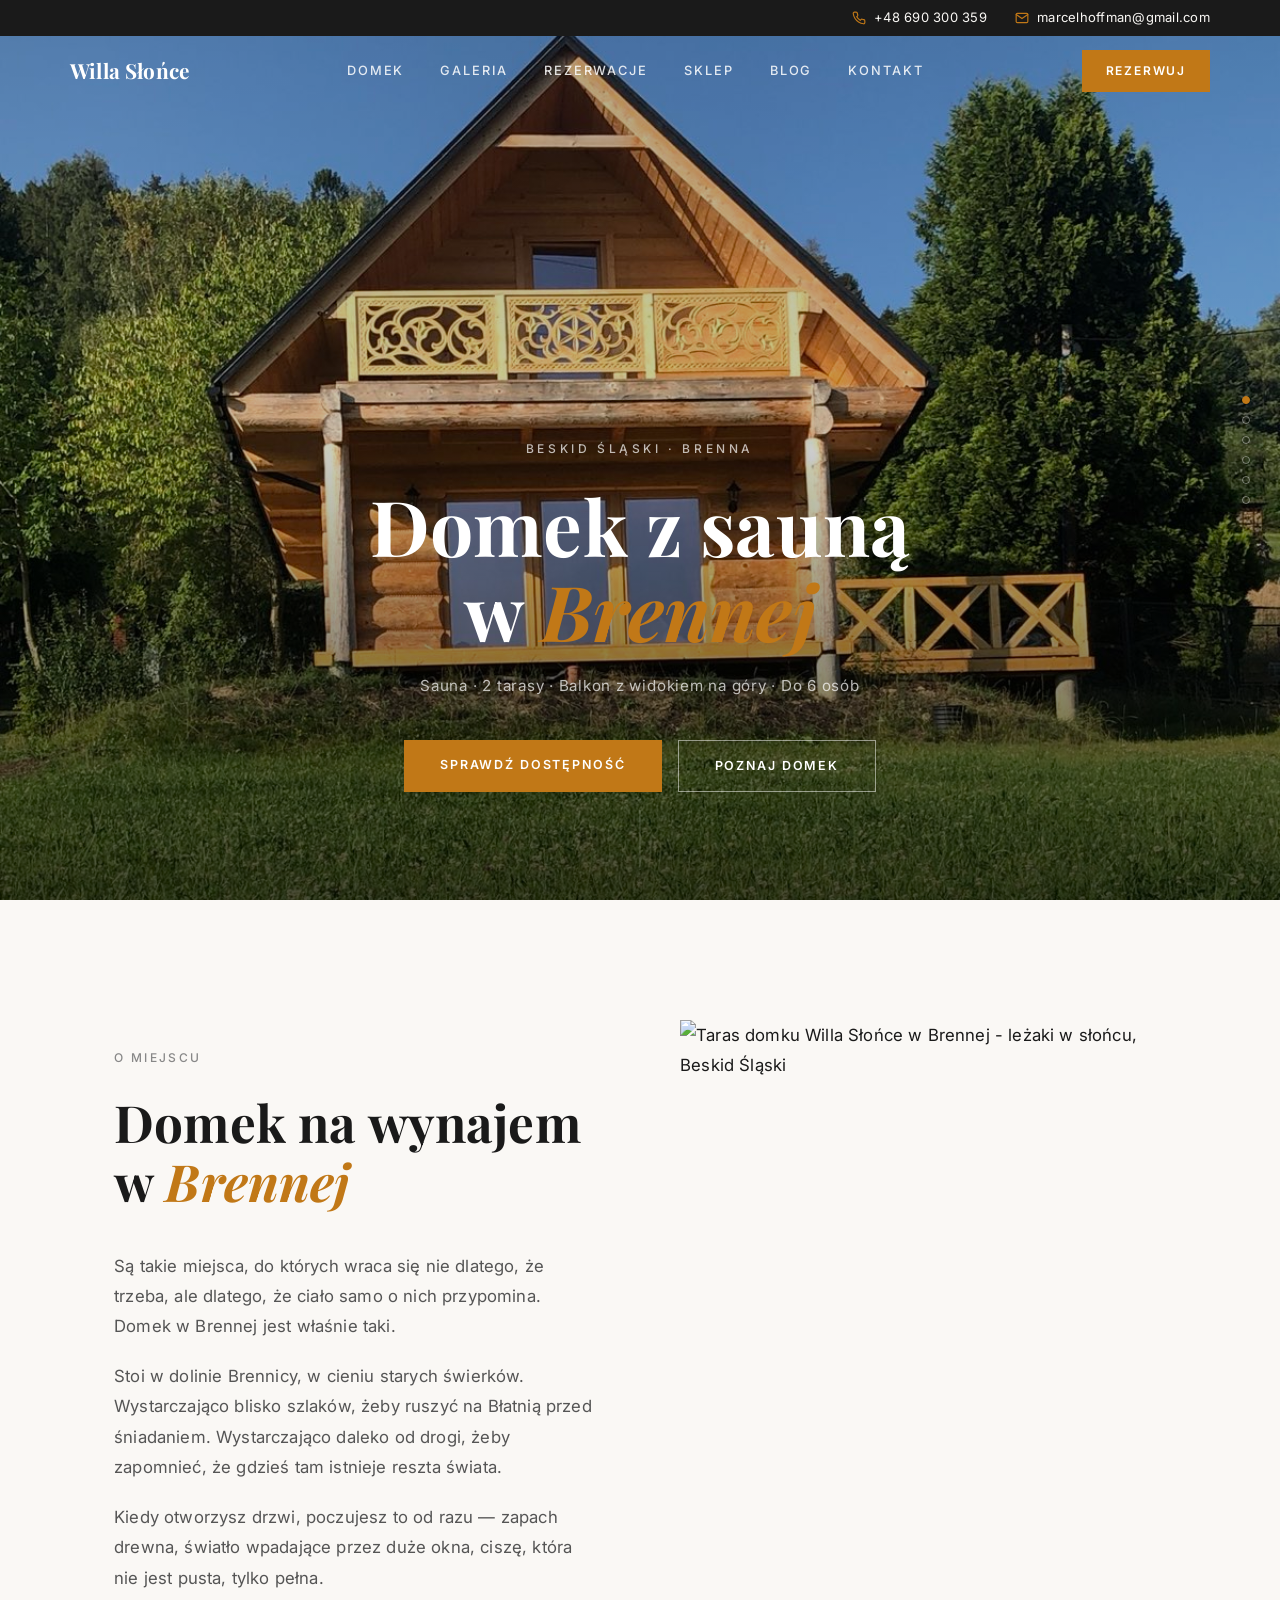
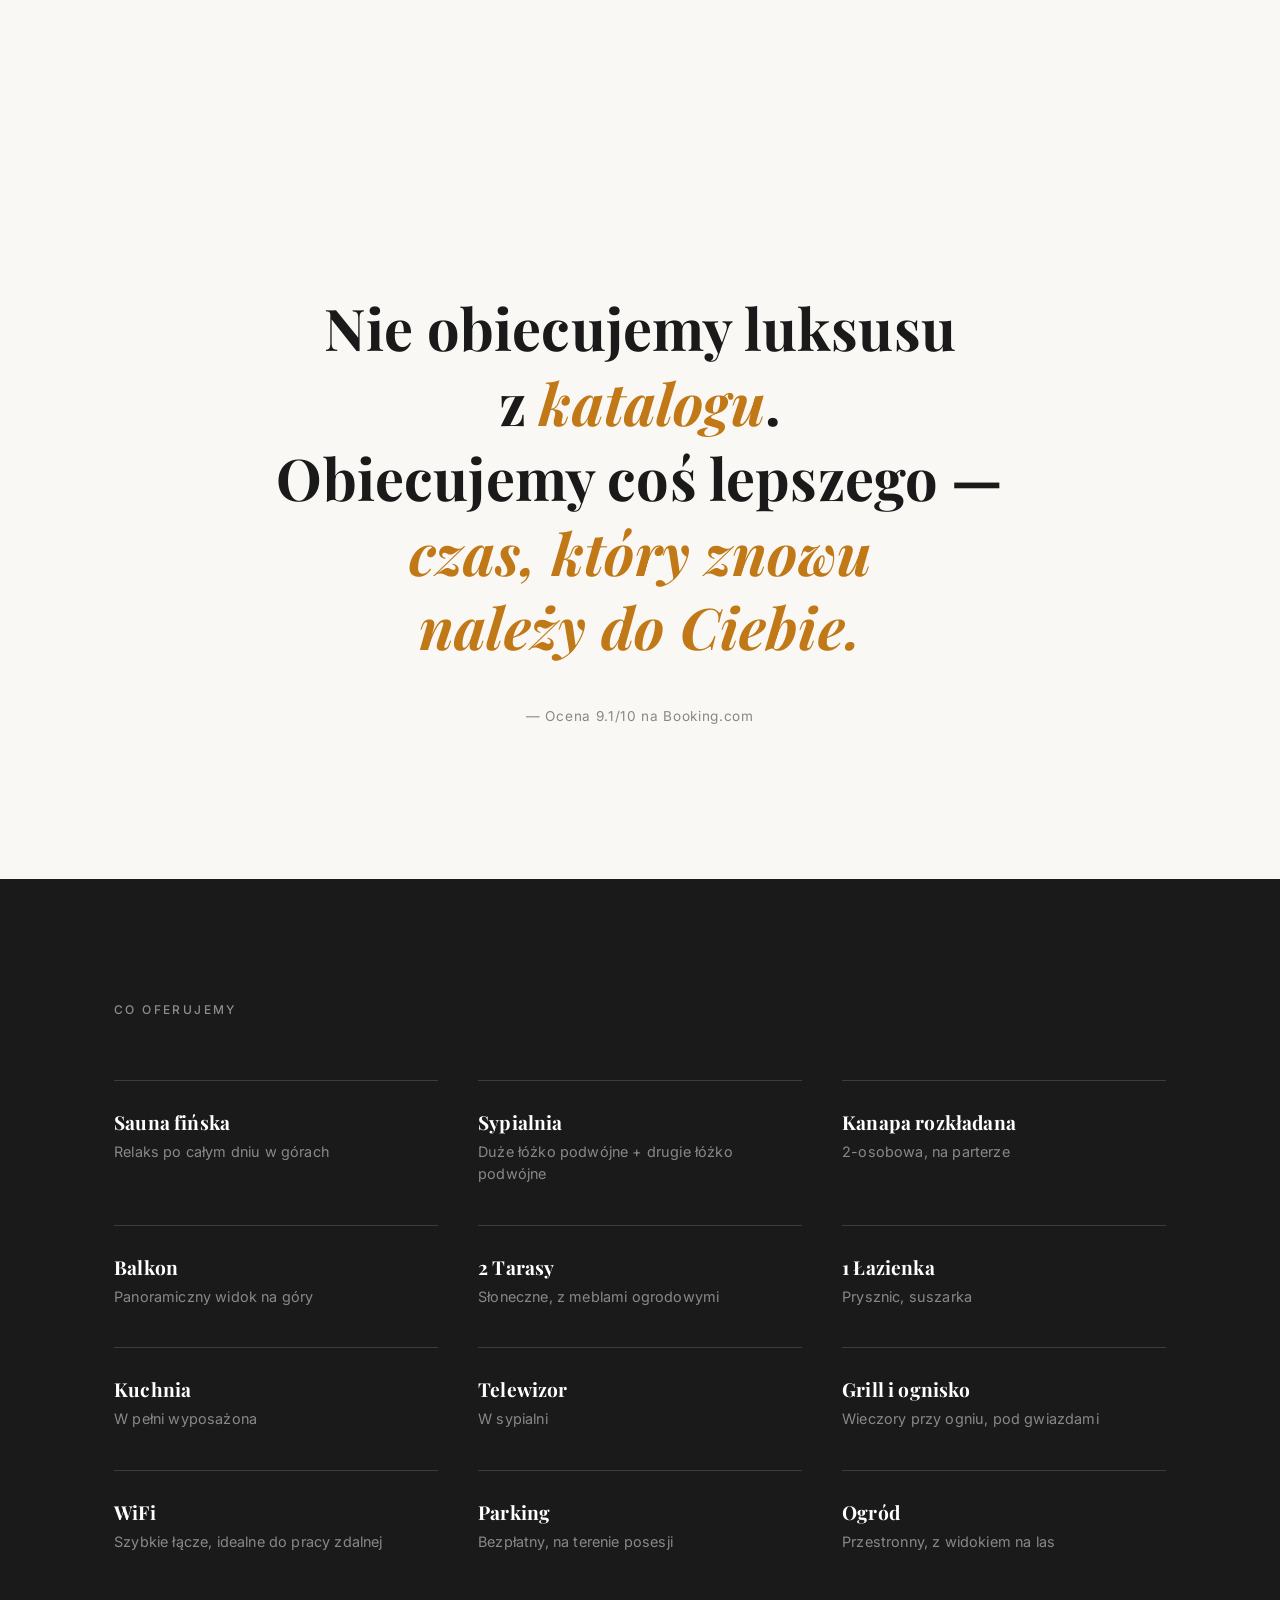
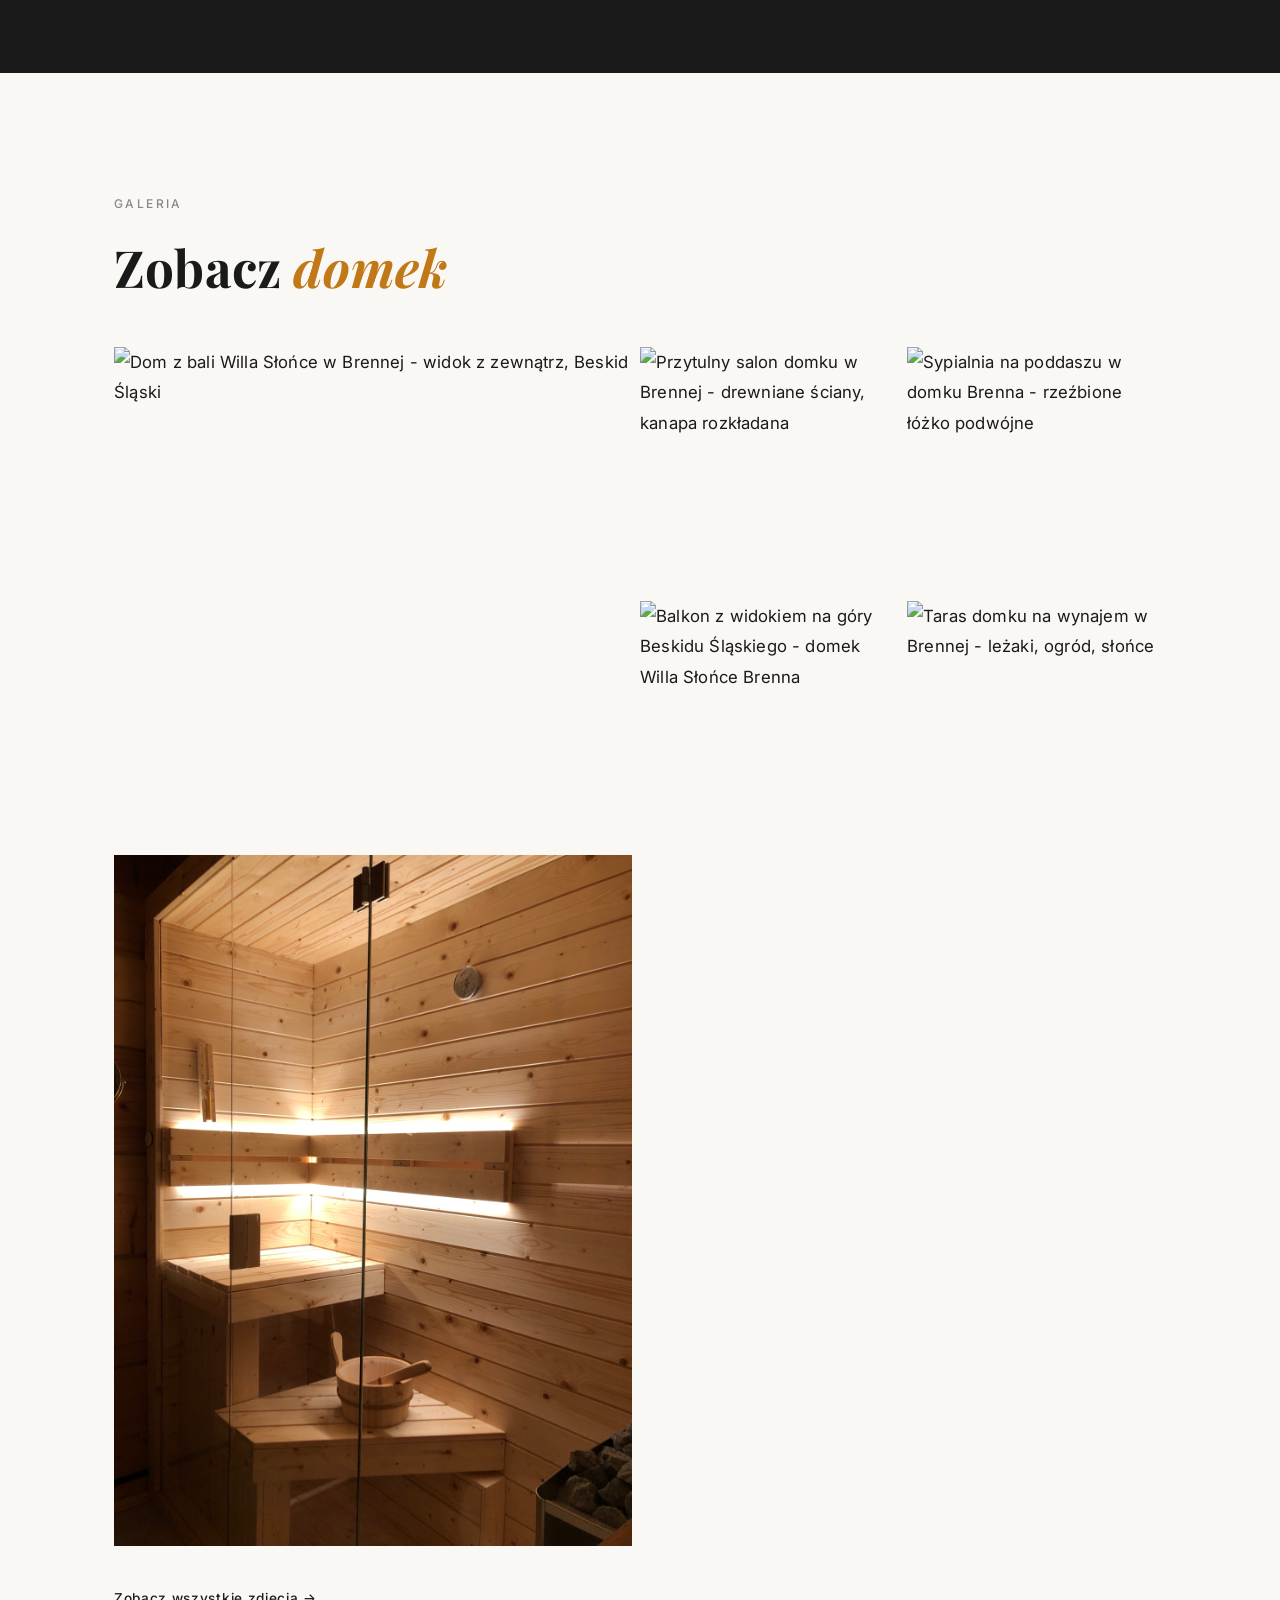
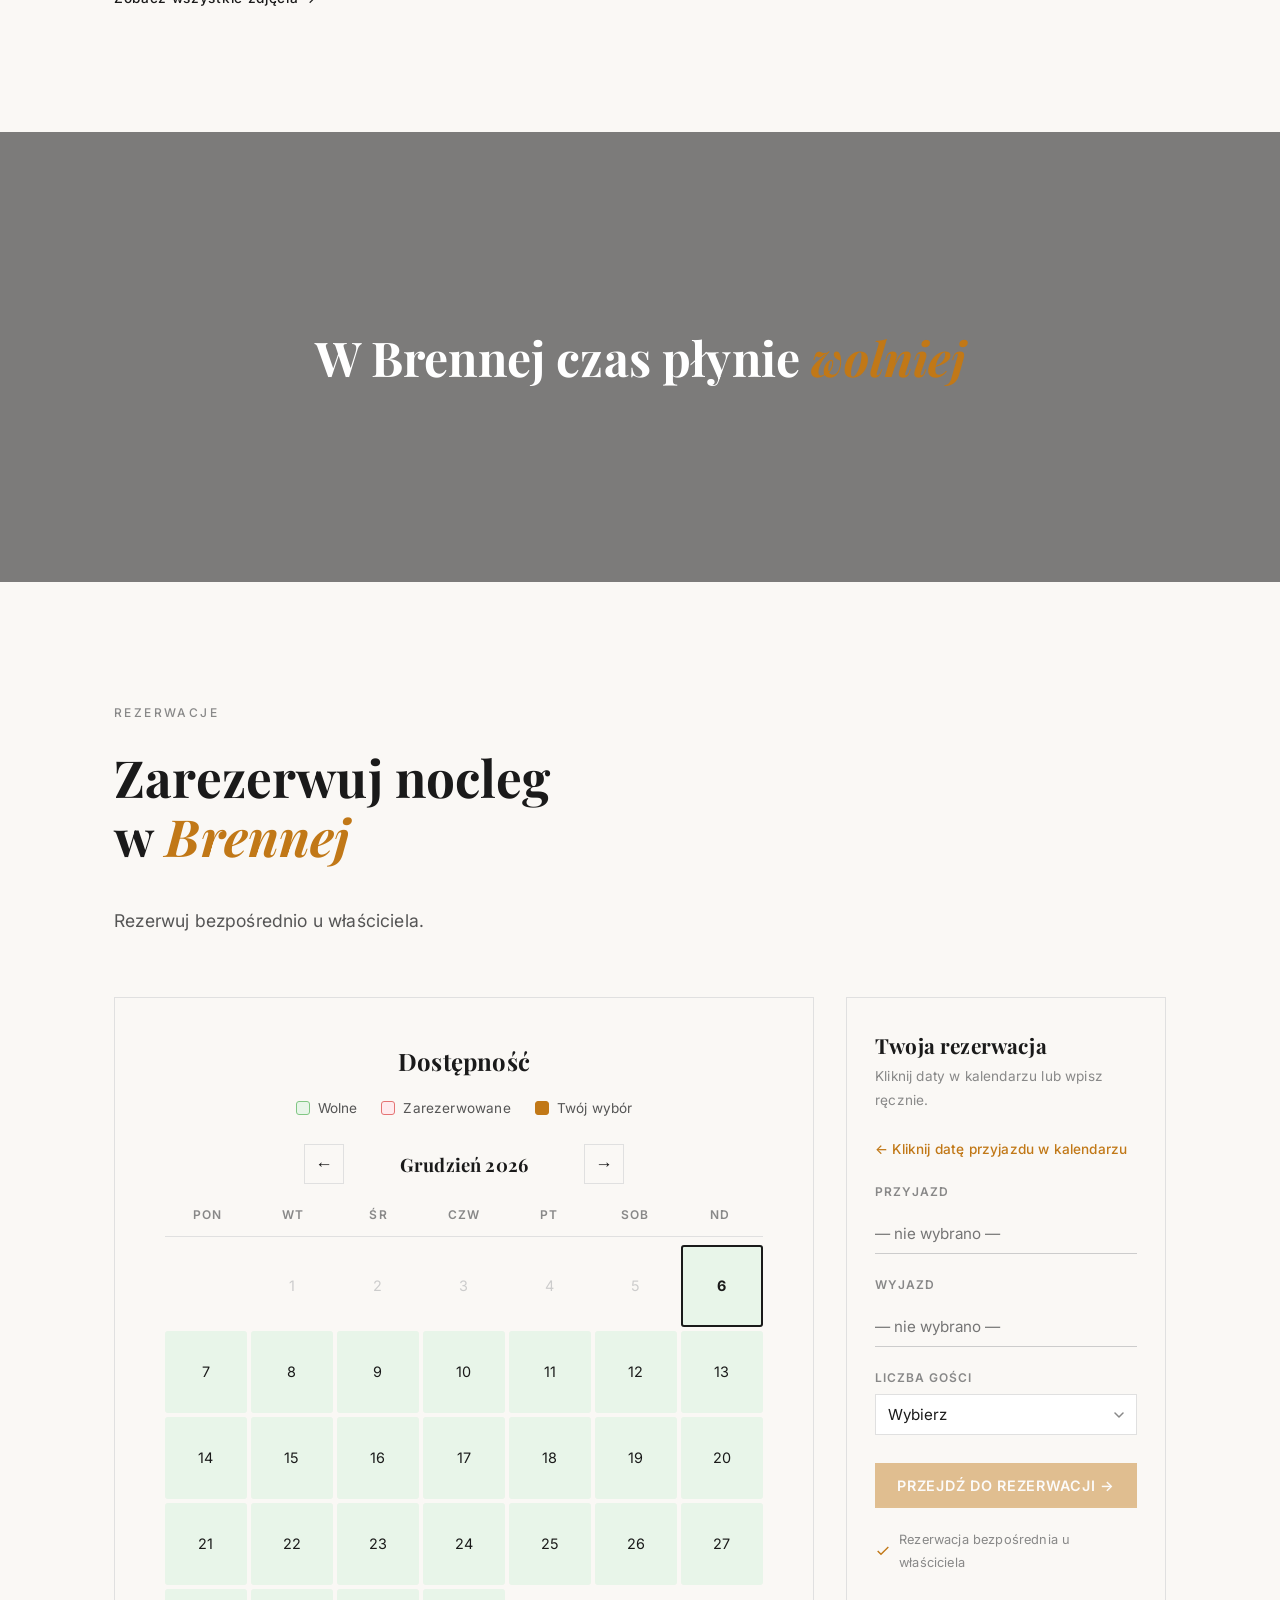
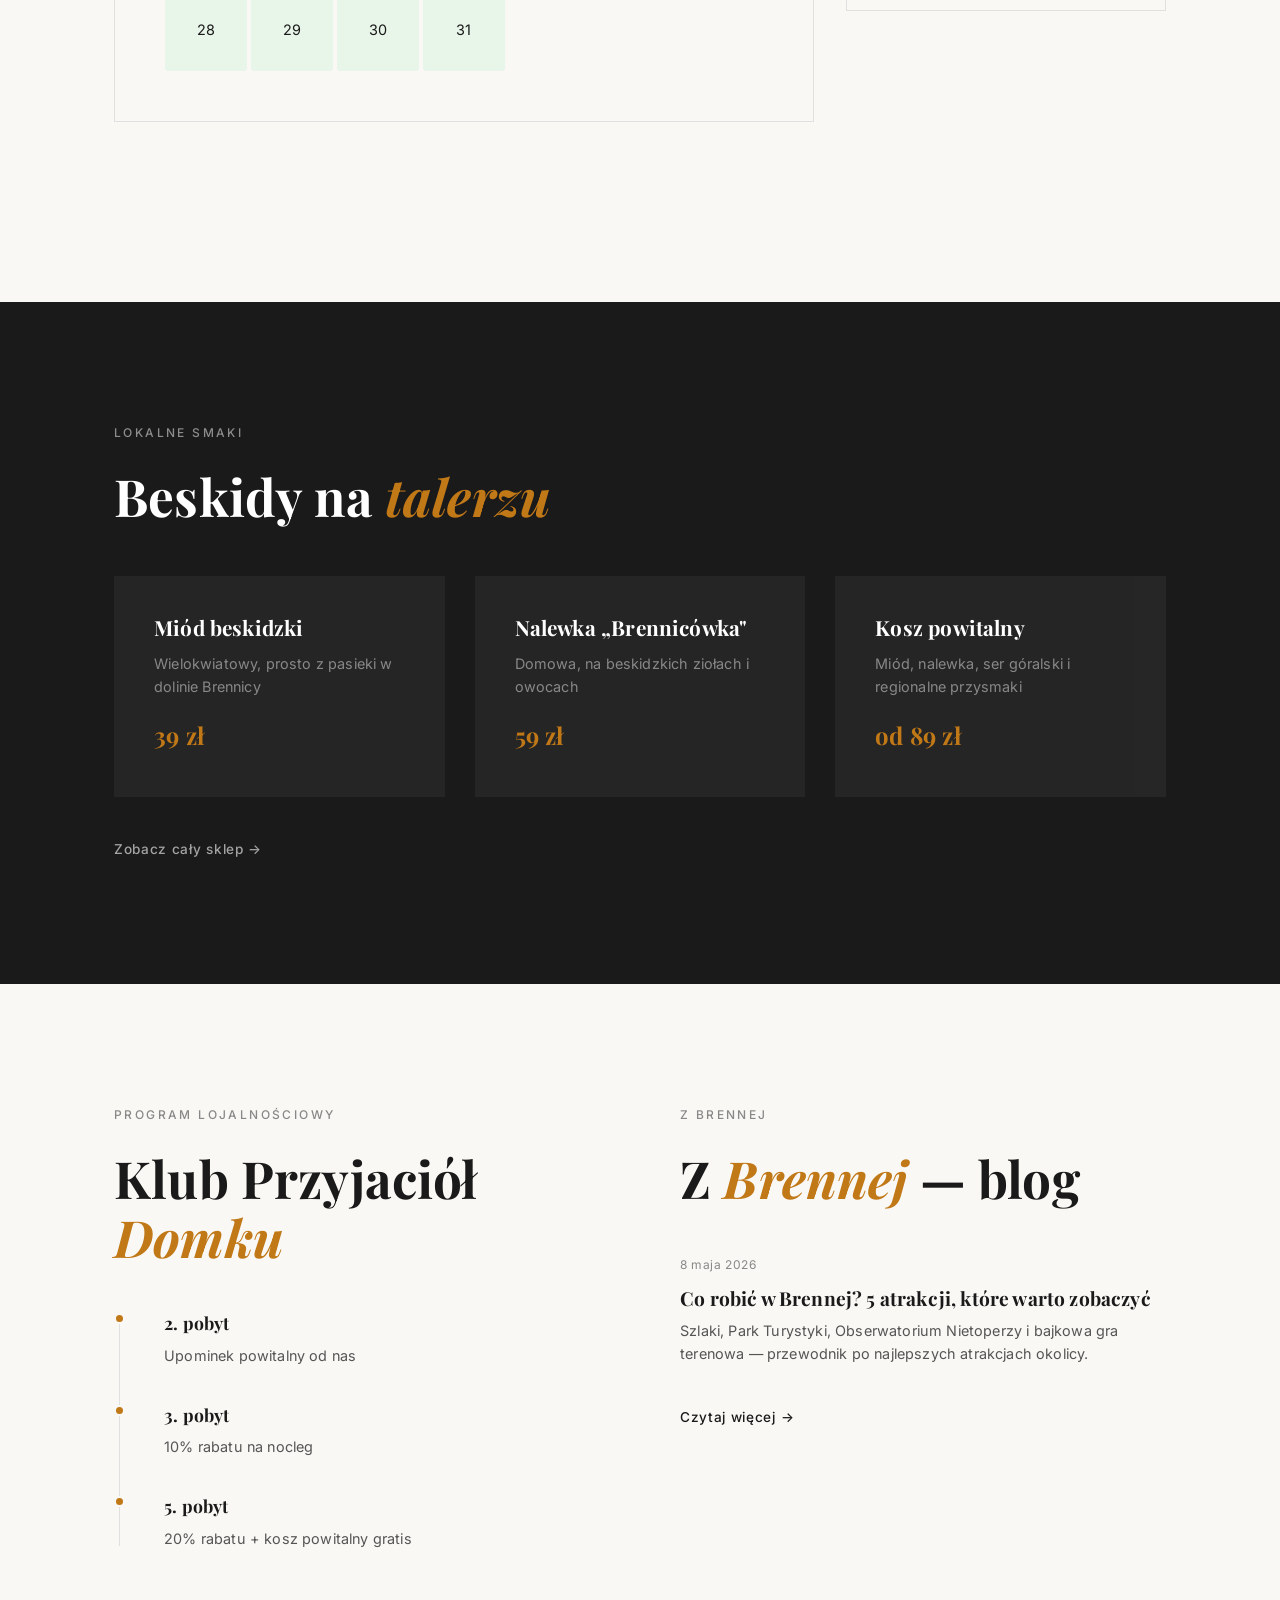
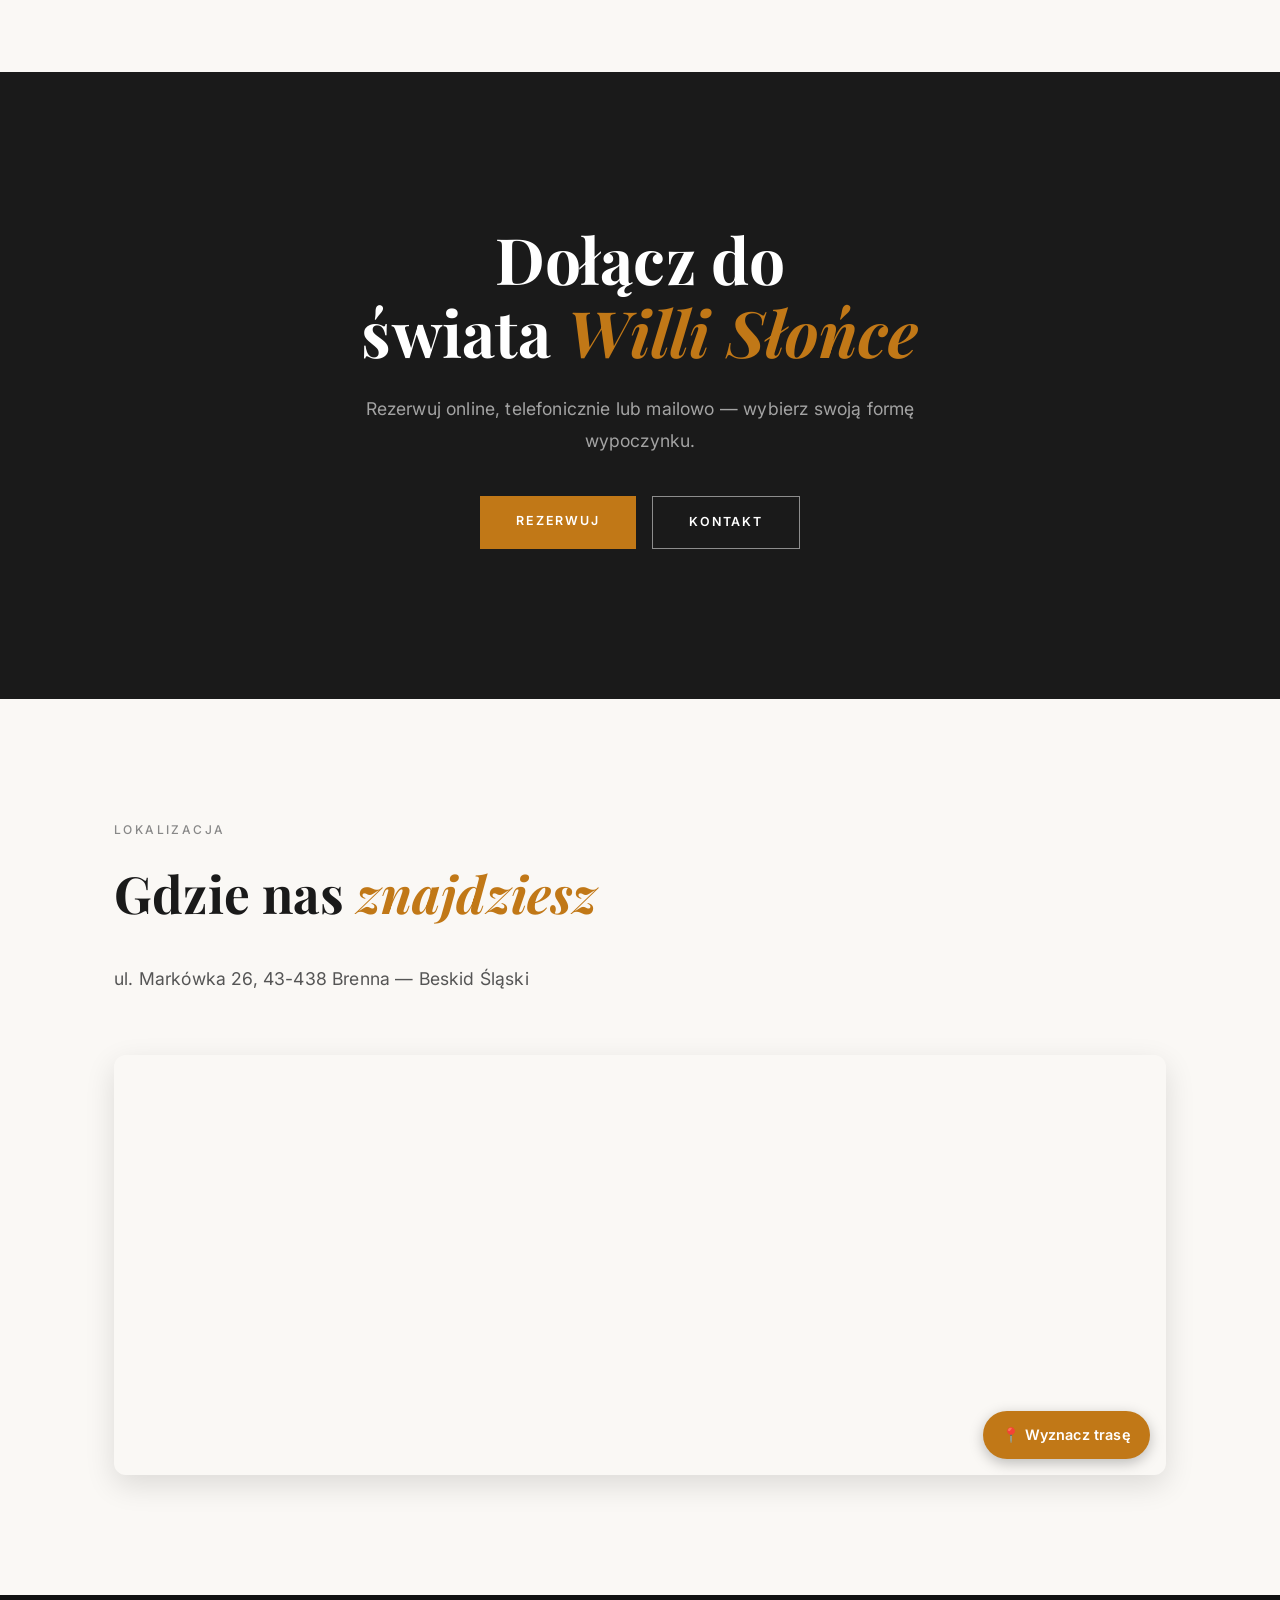
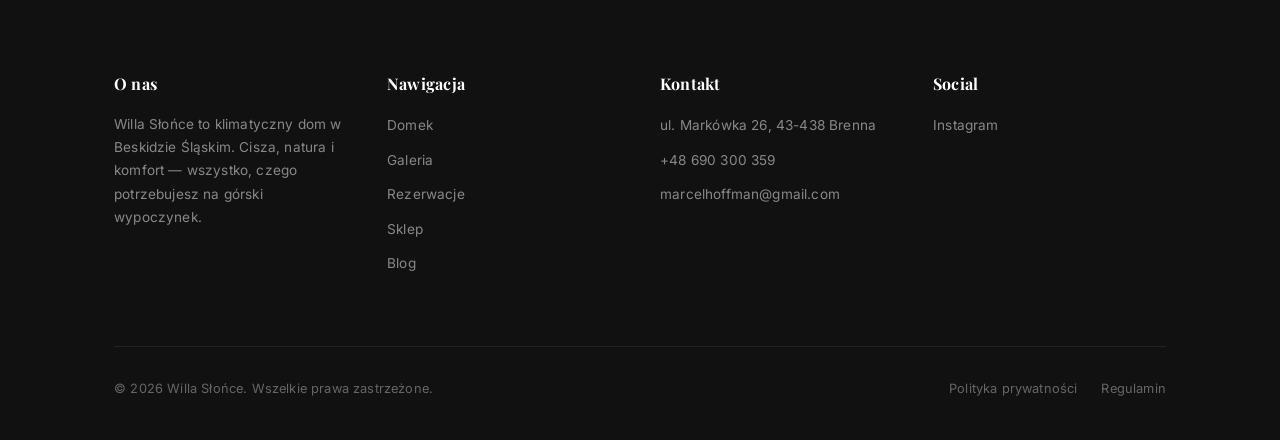
==== index.html @ 70695e71 "feat: pasek kontaktowy (telefon + email) na gorze strony + realne dane w kontakt.html Co-Authored-By" ====
<!DOCTYPE html>
<html lang="pl">
<head>
    <meta charset="UTF-8">
    <meta name="viewport" content="width=device-width, initial-scale=1.0">
    <title>Domek z Sauną w Brennej - Willa Słońce | Noclegi Beskid Śląski</title>
    <meta name="description" content="Domek z sauną w Brennej, Beskid Śląski. Noclegi do 6 osób, 2 tarasy, balkon z widokiem na góry. Dom z bali, wynajem bezpośrednio u właściciela. Od 350 zł/noc.">
    <meta name="keywords" content="domek brenna, noclegi brenna, sauna brenna, dom z bali wynajem, domek na wynajem, noclegi góry, nocleg beskidy, domek w górach beskidach, wynajem domku z sauną, agroturystyka brenna, beskid śląski noclegi">
    <meta name="robots" content="index, follow">
    <link rel="canonical" href="https://willaslonce.pl/">

    <!-- Open Graph -->
    <meta property="og:title" content="Domek z Sauną w Brennej - Willa Słońce | Noclegi Beskid Śląski">
    <meta property="og:description" content="Klimatyczny domek z sauną w Brennej, Beskid Śląski. Do 6 osób, 2 tarasy, balkon z widokiem na góry. Rezerwuj bezpośrednio u właściciela.">
    <meta property="og:image" content="https://willaslonce.pl/img/sauna-zewnatrz.jpg">
    <meta property="og:url" content="https://willaslonce.pl/">
    <meta property="og:type" content="website">
    <meta property="og:locale" content="pl_PL">
    <meta property="og:site_name" content="Willa Słońce">

    <!-- Google Fonts -->
    <link rel="preconnect" href="https://fonts.googleapis.com">
    <link rel="preconnect" href="https://fonts.gstatic.com" crossorigin>
    <link href="https://fonts.googleapis.com/css2?family=Inter:wght@300;400;500;600&family=Playfair+Display:ital,wght@0,400;0,700;0,900;1,400;1,700&display=swap" rel="stylesheet">

    <!-- Stylesheet -->
    <link rel="stylesheet" href="css/style.css">

    <!-- Schema.org LodgingBusiness -->
    <script type="application/ld+json">
    {
        "@context": "https://schema.org",
        "@type": "LodgingBusiness",
        "name": "Willa Słońce",
        "description": "Klimatyczny domek w Beskidzie Śląskim. Sauna, 2 tarasy, balkon z widokiem na góry. Do 6 osób.",
        "url": "https://willaslonce.pl",
        "image": "https://willaslonce.pl/img/sauna-zewnatrz.jpg",
        "address": {
            "@type": "PostalAddress",
            "streetAddress": "ul. Markówka 26",
            "addressLocality": "Brenna",
            "postalCode": "43-438",
            "addressRegion": "śląskie",
            "addressCountry": "PL"
        },
        "geo": {
            "@type": "GeoCoordinates",
            "latitude": 49.7167,
            "longitude": 18.9000
        },
        "telephone": "+48 690 300 359",
        "email": "marcelhoffman@gmail.com",
        "priceRange": "350-550 PLN/noc",
        "aggregateRating": {
            "@type": "AggregateRating",
            "ratingValue": "9.1",
            "bestRating": "10",
            "ratingCount": "87"
        },
        "amenityFeature": [
            {"@type": "LocationFeatureSpecification", "name": "Sauna fińska", "value": true},
            {"@type": "LocationFeatureSpecification", "name": "WiFi", "value": true},
            {"@type": "LocationFeatureSpecification", "name": "Parking bezpłatny", "value": true},
            {"@type": "LocationFeatureSpecification", "name": "Ogród", "value": true},
            {"@type": "LocationFeatureSpecification", "name": "Grill", "value": true},
            {"@type": "LocationFeatureSpecification", "name": "Taras", "value": true},
            {"@type": "LocationFeatureSpecification", "name": "Balkon z widokiem na góry", "value": true},
            {"@type": "LocationFeatureSpecification", "name": "Kuchnia w pełni wyposażona", "value": true},
            {"@type": "LocationFeatureSpecification", "name": "Ognisko", "value": true}
        ],
        "starRating": {"@type": "Rating", "ratingValue": "4"},
        "numberOfRooms": 1,
        "checkinTime": "T15:00",
        "checkoutTime": "T11:00",
        "petsAllowed": false,
        "smokingAllowed": false
    }
    </script>

    <!-- Schema.org FAQPage -->
    <script type="application/ld+json">
    {
        "@context": "https://schema.org",
        "@type": "FAQPage",
        "mainEntity": [
            {
                "@type": "Question",
                "name": "Ile kosztuje nocleg w Willi Słońce?",
                "acceptedAnswer": {
                    "@type": "Answer",
                    "text": "Ceny zaczynają się od 350 zł/noc w niskim sezonie (pon-czw, IX-V). W weekendy 450 zł/noc, w wysokim sezonie (ferie, święta, VII-VIII) 550 zł/noc."
                }
            },
            {
                "@type": "Question",
                "name": "Czy domek ma saunę?",
                "acceptedAnswer": {
                    "@type": "Answer",
                    "text": "Tak, domek posiada saunę fińską dostępną dla gości bez dodatkowych opłat."
                }
            },
            {
                "@type": "Question",
                "name": "Ile osób może nocować w domku?",
                "acceptedAnswer": {
                    "@type": "Answer",
                    "text": "Domek posiada sypialnię z dwoma łóżkami podwójnymi oraz kanapę rozkładaną na parterze. Może pomieścić do 6 osób."
                }
            }
        ]
    }
    </script>
</head>
<body>

    <!-- Pasek postępu przewijania -->
    <div class="scroll-progress" id="scrollProgress"></div>

    <!-- NAWIGACJA -->
    <!-- Pasek kontaktowy -->
    <div class="topbar">
        <div class="topbar-container">
            <a href="tel:+48690300359" class="topbar-link">
                <svg width="14" height="14" viewBox="0 0 24 24" fill="none" stroke="currentColor" stroke-width="2" stroke-linecap="round" stroke-linejoin="round"><path d="M22 16.92v3a2 2 0 0 1-2.18 2 19.79 19.79 0 0 1-8.63-3.07 19.5 19.5 0 0 1-6-6 19.79 19.79 0 0 1-3.07-8.67A2 2 0 0 1 4.11 2h3a2 2 0 0 1 2 1.72c.127.96.361 1.903.7 2.81a2 2 0 0 1-.45 2.11L8.09 9.91a16 16 0 0 0 6 6l1.27-1.27a2 2 0 0 1 2.11-.45c.907.339 1.85.573 2.81.7A2 2 0 0 1 22 16.92z"/></svg>
                +48 690 300 359
            </a>
            <a href="mailto:marcelhoffman@gmail.com" class="topbar-link">
                <svg width="14" height="14" viewBox="0 0 24 24" fill="none" stroke="currentColor" stroke-width="2" stroke-linecap="round" stroke-linejoin="round"><path d="M4 4h16c1.1 0 2 .9 2 2v12c0 1.1-.9 2-2 2H4c-1.1 0-2-.9-2-2V6c0-1.1.9-2 2-2z"/><polyline points="22,6 12,13 2,6"/></svg>
                marcelhoffman@gmail.com
            </a>
        </div>
    </div>

    <nav class="nav" id="nav">
        <div class="nav-container">
            <a href="#hero" class="nav-logo">Willa Słońce</a>

            <div class="nav-links" id="navLinks">
                <a href="#o-domku" class="nav-link">Domek</a>
                <a href="#galeria" class="nav-link">Galeria</a>
                <a href="#rezerwacje" class="nav-link">Rezerwacje</a>
                <a href="#sklep" class="nav-link">Sklep</a>
                <a href="#blog" class="nav-link">Blog</a>
                <a href="#footer" class="nav-link">Kontakt</a>
            </div>

            <a href="#rezerwacje" class="nav-cta">Rezerwuj</a>

            <button class="hamburger" id="hamburger" aria-label="Otwórz menu">
                <span></span>
                <span></span>
                <span></span>
            </button>
        </div>
    </nav>

    <!-- Menu mobilne -->
    <div class="mobile-menu" id="mobileMenu">
        <div class="mobile-menu-content">
            <a href="#o-domku" class="mobile-menu-link">Domek</a>
            <a href="#galeria" class="mobile-menu-link">Galeria</a>
            <a href="#rezerwacje" class="mobile-menu-link">Rezerwacje</a>
            <a href="#sklep" class="mobile-menu-link">Sklep</a>
            <a href="#blog" class="mobile-menu-link">Blog</a>
            <a href="#footer" class="mobile-menu-link">Kontakt</a>
            <a href="#rezerwacje" class="mobile-menu-cta">Rezerwuj</a>
        </div>
    </div>

    <!-- HERO -->
    <section class="hero" id="hero">
        <div class="hero-bg" style="background-image: url('img/sauna-zewnatrz.jpg')"></div>
        <div class="hero-overlay"></div>
        <div class="hero-content">
            <span class="hero-label">Beskid Śląski &middot; Brenna</span>
            <h1 class="hero-title">Domek z sauną<br>w <em class="accent">Brennej</em></h1>
            <p class="hero-subtitle">Sauna &middot; 2 tarasy &middot; Balkon z widokiem na góry &middot; Do 6 osób</p>
            <div class="hero-buttons">
                <a href="#rezerwacje" class="btn btn-primary">Sprawdź dostępność</a>
                <a href="#o-domku" class="btn btn-outline-white">Poznaj domek</a>
            </div>
        </div>
        <div class="hero-scroll-indicator">
            <div class="scroll-line"></div>
        </div>
        <div class="hero-dots">
            <a href="#hero" class="dot active" data-section="hero"></a>
            <a href="#o-domku" class="dot" data-section="o-domku"></a>
            <a href="#cytat" class="dot" data-section="cytat"></a>
            <a href="#udogodnienia" class="dot" data-section="udogodnienia"></a>
            <a href="#galeria" class="dot" data-section="galeria"></a>
            <a href="#rezerwacje" class="dot" data-section="rezerwacje"></a>
        </div>
    </section>

    <!-- O DOMKU -->
    <section class="section section-light" id="o-domku">
        <div class="container">
            <div class="about-grid">
                <div class="about-text animate-on-scroll">
                    <span class="section-label">O miejscu</span>
                    <h2 class="section-heading">Domek na wynajem<br>w <em class="accent">Brennej</em></h2>
                    <p>Są takie miejsca, do których wraca się nie dlatego, że trzeba, ale dlatego, że ciało samo o nich przypomina. Domek w Brennej jest właśnie taki.</p>
                    <p>Stoi w dolinie Brennicy, w cieniu starych świerków. Wystarczająco blisko szlaków, żeby ruszyć na Błatnią przed śniadaniem. Wystarczająco daleko od drogi, żeby zapomnieć, że gdzieś tam istnieje reszta świata.</p>
                    <p>Kiedy otworzysz drzwi, poczujesz to od razu — zapach drewna, światło wpadające przez duże okna, ciszę, która nie jest pusta, tylko pełna.</p>
                </div>
                <div class="about-image animate-on-scroll delay-2">
                    <img src="https://a0.muscache.com/im/pictures/hosting/Hosting-1235657528535677832/original/d402f7d7-7d2a-4953-8fc4-aac90db4993e.jpeg" alt="Taras domku Willa Słońce w Brennej - leżaki w słońcu, Beskid Śląski" loading="lazy">
                </div>
            </div>
        </div>
    </section>

    <!-- WIELKI CYTAT -->
    <section class="section section-light section-quote" id="cytat">
        <div class="container">
            <blockquote class="big-quote animate-on-scroll">
                <p>Nie obiecujemy luksusu<br>z <em class="accent">katalogu</em>.<br>Obiecujemy coś lepszego —<br><em class="accent">czas, który znowu<br>należy do Ciebie.</em></p>
                <cite>— Ocena 9.1/10 na Booking.com</cite>
            </blockquote>
        </div>
    </section>

    <!-- UDOGODNIENIA -->
    <section class="section section-dark" id="udogodnienia">
        <div class="container">
            <span class="section-label section-label-light animate-on-scroll">Co oferujemy</span>
            <div class="amenities-grid">
                <div class="amenity-item animate-on-scroll delay-1">
                    <h3>Sauna fińska</h3>
                    <p>Relaks po całym dniu w górach</p>
                </div>
                <div class="amenity-item animate-on-scroll delay-2">
                    <h3>Sypialnia</h3>
                    <p>Duże łóżko podwójne + drugie łóżko podwójne</p>
                </div>
                <div class="amenity-item animate-on-scroll delay-3">
                    <h3>Kanapa rozkładana</h3>
                    <p>2-osobowa, na parterze</p>
                </div>
                <div class="amenity-item animate-on-scroll delay-1">
                    <h3>Balkon</h3>
                    <p>Panoramiczny widok na góry</p>
                </div>
                <div class="amenity-item animate-on-scroll delay-2">
                    <h3>2 Tarasy</h3>
                    <p>Słoneczne, z meblami ogrodowymi</p>
                </div>
                <div class="amenity-item animate-on-scroll delay-3">
                    <h3>1 Łazienka</h3>
                    <p>Prysznic, suszarka</p>
                </div>
                <div class="amenity-item animate-on-scroll delay-1">
                    <h3>Kuchnia</h3>
                    <p>W pełni wyposażona</p>
                </div>
                <div class="amenity-item animate-on-scroll delay-2">
                    <h3>Telewizor</h3>
                    <p>W sypialni</p>
                </div>
                <div class="amenity-item animate-on-scroll delay-2">
                    <h3>Grill i ognisko</h3>
                    <p>Wieczory przy ogniu, pod gwiazdami</p>
                </div>
                <div class="amenity-item animate-on-scroll delay-3">
                    <h3>WiFi</h3>
                    <p>Szybkie łącze, idealne do pracy zdalnej</p>
                </div>
                <div class="amenity-item animate-on-scroll delay-1">
                    <h3>Parking</h3>
                    <p>Bezpłatny, na terenie posesji</p>
                </div>
                <div class="amenity-item animate-on-scroll delay-2">
                    <h3>Ogród</h3>
                    <p>Przestronny, z widokiem na las</p>
                </div>
            </div>
        </div>
    </section>

    <!-- GALERIA -->
    <section class="section section-light" id="galeria">
        <div class="container">
            <span class="section-label animate-on-scroll">Galeria</span>
            <h2 class="section-heading animate-on-scroll">Zobacz <em class="accent">domek</em></h2>
            <div class="gallery-grid animate-on-scroll delay-1">
                <div class="gallery-item gallery-item-large">
                    <img src="https://a0.muscache.com/im/pictures/hosting/Hosting-1235657528535677832/original/0d91be96-fbdf-4d94-add3-287ccc658817.jpeg" alt="Dom z bali Willa Słońce w Brennej - widok z zewnątrz, Beskid Śląski" loading="lazy">
                </div>
                <div class="gallery-item">
                    <img src="https://a0.muscache.com/im/pictures/hosting/Hosting-1235657528535677832/original/3ab1ca4a-262e-478d-9b60-e61e2f05c4cb.jpeg" alt="Przytulny salon domku w Brennej - drewniane ściany, kanapa rozkładana" loading="lazy">
                </div>
                <div class="gallery-item">
                    <img src="https://a0.muscache.com/im/pictures/hosting/Hosting-1235657528535677832/original/0735ea0d-a7eb-4d52-a0ec-09de3f29df08.jpeg" alt="Sypialnia na poddaszu w domku Brenna - rzeźbione łóżko podwójne" loading="lazy">
                </div>
                <div class="gallery-item">
                    <img src="https://a0.muscache.com/im/pictures/hosting/Hosting-1235657528535677832/original/89c67bf2-6090-4387-be7e-7057de50fedd.jpeg" alt="Balkon z widokiem na góry Beskidu Śląskiego - domek Willa Słońce Brenna" loading="lazy">
                </div>
                <div class="gallery-item">
                    <img src="https://a0.muscache.com/im/pictures/hosting/Hosting-1235657528535677832/original/d402f7d7-7d2a-4953-8fc4-aac90db4993e.jpeg" alt="Taras domku na wynajem w Brennej - leżaki, ogród, słońce" loading="lazy">
                </div>
                <div class="gallery-item">
                    <img src="img/sauna-wnetrze-2.jpg" alt="Sauna fińska w domku Willa Słońce Brenna - nastrojowe podświetlenie LED" loading="lazy">
                </div>
            </div>
            <a href="galeria.html" class="link-arrow animate-on-scroll delay-2">Zobacz wszystkie zdjęcia &rarr;</a>
        </div>
    </section>

    <!-- PRZERWA — ZDJĘCIE NA CAŁĄ SZEROKOŚĆ -->
    <section class="parallax-break parallax" id="parallax-break">
        <div class="parallax-bg" style="background-image: url('https://a0.muscache.com/im/pictures/hosting/Hosting-1235657528535677832/original/3d8f7c0b-b641-4830-b3a6-f7a1aa600ec3.jpeg')"></div>
        <div class="parallax-overlay"></div>
        <div class="parallax-text">
            <p>W Brennej czas płynie <em class="accent">wolniej</em></p>
        </div>
    </section>

    <!-- REZERWACJE -->
    <section class="section section-light" id="rezerwacje">
        <div class="container">
            <span class="section-label animate-on-scroll">Rezerwacje</span>
            <h2 class="section-heading animate-on-scroll">Zarezerwuj nocleg<br>w <em class="accent">Brennej</em></h2>
            <p class="section-subtext animate-on-scroll">Rezerwuj bezpośrednio u właściciela.</p>

            <!-- BOOKING WIDGET: kalendarz + panel rezerwacji obok siebie -->
            <div class="booking-widget animate-on-scroll delay-1">

                <!-- LEWA: Kalendarz dostępności -->
                <div class="calendar-section">
                    <h3 class="calendar-title">Dostępność</h3>
                    <div class="calendar-legend">
                        <span class="legend-item"><span class="legend-dot legend-free"></span> Wolne</span>
                        <span class="legend-item"><span class="legend-dot legend-booked"></span> Zarezerwowane</span>
                        <span class="legend-item"><span class="legend-dot legend-selected"></span> Twój wybór</span>
                    </div>
                    <div class="calendar-nav">
                        <button class="calendar-nav-btn" id="calPrev" aria-label="Poprzedni miesiąc">&larr;</button>
                        <span class="calendar-month-label" id="calMonthLabel"></span>
                        <button class="calendar-nav-btn" id="calNext" aria-label="Następny miesiąc">&rarr;</button>
                    </div>
                    <div class="calendar-grid" id="calendarGrid">
                        <div class="calendar-header">
                            <span>Pon</span><span>Wt</span><span>Śr</span><span>Czw</span><span>Pt</span><span>Sob</span><span>Nd</span>
                        </div>
                        <div class="calendar-days" id="calendarDays"></div>
                    </div>
                </div>

                <!-- PRAWA: Panel rezerwacji -->
                <div class="booking-panel">
                    <h3 class="booking-panel-title">Twoja rezerwacja</h3>
                    <p class="booking-panel-hint">Kliknij daty w kalendarzu lub wpisz ręcznie.</p>

                    <p class="booking-panel-step" id="bookingStep">&#8592; Kliknij datę przyjazdu w kalendarzu</p>

                    <form id="bookingForm" novalidate>
                        <div class="form-group booking-panel-field">
                            <label for="checkIn">Przyjazd</label>
                            <input type="text" id="checkIn" name="checkIn" placeholder="— nie wybrano —" readonly>
                        </div>
                        <div class="form-group booking-panel-field">
                            <label for="checkOut">Wyjazd</label>
                            <input type="text" id="checkOut" name="checkOut" placeholder="— nie wybrano —" readonly>
                        </div>
                        <div class="form-group booking-panel-field">
                            <label for="guests">Liczba gości</label>
                            <select id="guests" name="guests">
                                <option value="" disabled selected>Wybierz</option>
                                <option value="1">1 osoba</option>
                                <option value="2">2 osoby</option>
                                <option value="3">3 osoby</option>
                                <option value="4">4 osoby</option>
                                <option value="5">5 osób</option>
                                <option value="6">6 osób</option>
                            </select>
                        </div>
                        <button type="submit" class="btn btn-primary booking-panel-btn" id="bookingBtn" disabled>Przejdź do rezerwacji &rarr;</button>
                    </form>

                    <div class="booking-panel-note">
                        <svg width="16" height="16" viewBox="0 0 24 24" fill="none" stroke="currentColor" stroke-width="2"><polyline points="20 6 9 17 4 12"/></svg>
                        Rezerwacja bezpośrednia u właściciela
                    </div>
                </div>

            </div>

        </div>
    </section>

    <!-- SKLEP -->
    <section class="section section-dark" id="sklep">
        <div class="container">
            <span class="section-label section-label-light animate-on-scroll">Lokalne smaki</span>
            <h2 class="section-heading section-heading-light animate-on-scroll">Beskidy na <em class="accent">talerzu</em></h2>
            <div class="shop-grid animate-on-scroll delay-1">
                <div class="shop-card">
                    <h3>Miód beskidzki</h3>
                    <p class="shop-desc">Wielokwiatowy, prosto z pasieki w dolinie Brennicy</p>
                    <span class="shop-price">39 zł</span>
                </div>
                <div class="shop-card">
                    <h3>Nalewka „Brennicówka"</h3>
                    <p class="shop-desc">Domowa, na beskidzkich ziołach i owocach</p>
                    <span class="shop-price">59 zł</span>
                </div>
                <div class="shop-card">
                    <h3>Kosz powitalny</h3>
                    <p class="shop-desc">Miód, nalewka, ser góralski i regionalne przysmaki</p>
                    <span class="shop-price">od 89 zł</span>
                </div>
            </div>
            <a href="sklep.html" class="link-arrow link-arrow-light animate-on-scroll delay-2">Zobacz cały sklep &rarr;</a>
        </div>
    </section>

    <!-- PROGRAM LOJALNOŚCIOWY + BLOG -->
    <section class="section section-light" id="blog">
        <div class="container">
            <div class="split-grid">
                <div class="split-left animate-on-scroll">
                    <span class="section-label">Program lojalnościowy</span>
                    <h2 class="section-heading">Klub Przyjaciół<br><em class="accent">Domku</em></h2>
                    <div class="loyalty-timeline">
                        <div class="loyalty-step">
                            <div class="loyalty-dot"></div>
                            <div class="loyalty-content">
                                <strong>2. pobyt</strong>
                                <p>Upominek powitalny od nas</p>
                            </div>
                        </div>
                        <div class="loyalty-step">
                            <div class="loyalty-dot"></div>
                            <div class="loyalty-content">
                                <strong>3. pobyt</strong>
                                <p>10% rabatu na nocleg</p>
                            </div>
                        </div>
                        <div class="loyalty-step">
                            <div class="loyalty-dot"></div>
                            <div class="loyalty-content">
                                <strong>5. pobyt</strong>
                                <p>20% rabatu + kosz powitalny gratis</p>
                            </div>
                        </div>
                    </div>
                </div>
                <div class="split-right animate-on-scroll delay-2">
                    <span class="section-label">Z Brennej</span>
                    <h2 class="section-heading">Z <em class="accent">Brennej</em> — blog</h2>
                    <div class="blog-cards">
                        <article class="blog-card">
                            <span class="blog-date">8 maja 2026</span>
                            <h3 class="blog-title"><a href="blog/co-robic-w-brennej.html">Co robić w Brennej? 5 atrakcji, które warto zobaczyć</a></h3>
                            <p class="blog-excerpt">Szlaki, Park Turystyki, Obserwatorium Nietoperzy i bajkowa gra terenowa — przewodnik po najlepszych atrakcjach okolicy.</p>
                        </article>
                    </div>
                    <a href="blog.html" class="link-arrow">Czytaj więcej &rarr;</a>
                </div>
            </div>
        </div>
    </section>

    <!-- CTA -->
    <section class="section section-dark section-cta" id="cta">
        <div class="container">
            <h2 class="cta-heading animate-on-scroll">Dołącz do<br>świata <em class="accent">Willi Słońce</em></h2>
            <p class="cta-subtext animate-on-scroll delay-1">Rezerwuj online, telefonicznie lub mailowo — wybierz swoją formę wypoczynku.</p>
            <div class="cta-buttons animate-on-scroll delay-2">
                <a href="#rezerwacje" class="btn btn-primary">Rezerwuj</a>
                <a href="#footer" class="btn btn-outline-white">Kontakt</a>
            </div>
        </div>
    </section>

    <!-- LOKALIZACJA -->
    <section class="section section-light" id="lokalizacja">
        <div class="container">
            <span class="section-label animate-on-scroll">Lokalizacja</span>
            <h2 class="section-heading animate-on-scroll">Gdzie nas <em class="accent">znajdziesz</em></h2>
            <p class="section-subtext animate-on-scroll">ul. Markówka 26, 43-438 Brenna — Beskid Śląski</p>
            <div class="map-embed animate-on-scroll">
                <iframe
                    src="https://maps.google.com/maps?q=ul.%20Mark%C3%B3wka%2026%2C%2043-438%20Brenna&z=15&hl=pl&output=embed"
                    title="Mapa — Willa Słońce, ul. Markówka 26, Brenna"
                    width="100%" height="420"
                    loading="lazy" allowfullscreen
                    referrerpolicy="no-referrer-when-downgrade"></iframe>
                <a class="map-cta"
                   href="https://www.google.com/maps/dir/?api=1&destination=ul.%20Mark%C3%B3wka%2026%2C%2043-438%20Brenna"
                   target="_blank" rel="noopener">&#128205; Wyznacz trasę</a>
            </div>
        </div>
    </section>

    <!-- STOPKA -->
    <footer class="footer" id="footer">
        <div class="container">
            <div class="footer-grid">
                <div class="footer-col">
                    <h4 class="footer-heading">O nas</h4>
                    <p class="footer-text">Willa Słońce to klimatyczny dom w Beskidzie Śląskim. Cisza, natura i komfort — wszystko, czego potrzebujesz na górski wypoczynek.</p>
                </div>
                <div class="footer-col">
                    <h4 class="footer-heading">Nawigacja</h4>
                    <ul class="footer-links">
                        <li><a href="#o-domku">Domek</a></li>
                        <li><a href="#galeria">Galeria</a></li>
                        <li><a href="#rezerwacje">Rezerwacje</a></li>
                        <li><a href="#sklep">Sklep</a></li>
                        <li><a href="#blog">Blog</a></li>
                    </ul>
                </div>
                <div class="footer-col">
                    <h4 class="footer-heading">Kontakt</h4>
                    <ul class="footer-links">
                        <li>ul. Markówka 26, 43-438 Brenna</li>
                        <li><a href="tel:+48690300359">+48 690 300 359</a></li>
                        <li><a href="mailto:marcelhoffman@gmail.com">marcelhoffman@gmail.com</a></li>
                    </ul>
                </div>
                <div class="footer-col">
                    <h4 class="footer-heading">Social</h4>
                    <ul class="footer-links">
                        <li><a href="https://instagram.com/willa_slonce" target="_blank" rel="noopener">Instagram</a></li>
                    </ul>
                </div>
            </div>
            <div class="footer-bottom">
                <p>&copy; 2026 Willa Słońce. Wszelkie prawa zastrzeżone.</p>
                <div class="footer-bottom-links">
                    <a href="regulamin.html#polityka">Polityka prywatności</a>
                    <a href="regulamin.html">Regulamin</a>
                </div>
            </div>
        </div>
    </footer>

    <script src="js/main.js?v=20260506"></script>
</body>
</html>
---- css/style.css ----
/* =============================================
   DOMEK BRENNA — Premium Editorial Style
   Inspiracja: magazyn SIECI + góry
   ============================================= */

/* ----- ZMIENNE ----- */
:root {
    --color-bg-dark: #1a1a1a;
    --color-bg-forest: #1a2e1a;
    --color-bg-light: #FAF8F5;
    --color-white: #FFFFFF;
    --color-accent: #C17817;
    --color-accent-light: #D4922E;
    --color-text-dark: #1a1a1a;
    --color-text-light: #FAF8F5;
    --color-text-gray: #888888;
    --color-text-medium: #555555;
    --color-border: #e0e0e0;
    --font-serif: 'Playfair Display', Georgia, serif;
    --font-sans: 'Inter', -apple-system, BlinkMacSystemFont, sans-serif;
}

/* ----- RESET ----- */
*,
*::before,
*::after {
    margin: 0;
    padding: 0;
    box-sizing: border-box;
}

html {
    scroll-behavior: smooth;
    -webkit-font-smoothing: antialiased;
    -moz-osx-font-smoothing: grayscale;
}

body {
    font-family: var(--font-sans);
    font-size: 1.05rem;
    line-height: 1.8;
    letter-spacing: 0.01em;
    color: var(--color-text-dark);
    background-color: var(--color-bg-light);
    overflow-x: hidden;
}

img {
    max-width: 100%;
    height: auto;
    display: block;
}

a {
    text-decoration: none;
    color: inherit;
    transition: color 0.3s ease;
}

ul {
    list-style: none;
}

/* ----- PASEK POSTĘPU ----- */
.scroll-progress {
    position: fixed;
    top: 0;
    left: 0;
    width: 0%;
    height: 2px;
    background: var(--color-accent);
    z-index: 10000;
    transition: width 0.05s linear;
}

/* ----- TYPOGRAFIA ----- */
h1, h2, h3, h4 {
    font-family: var(--font-serif);
    font-weight: 700;
    line-height: 1.15;
}

h1 {
    font-size: clamp(3rem, 6vw, 5.5rem);
    line-height: 1.1;
}

h2 {
    font-size: clamp(2rem, 4vw, 3.5rem);
}

h3 {
    font-size: clamp(1.2rem, 2vw, 1.5rem);
}

em.accent,
.accent {
    color: var(--color-accent);
    font-style: italic;
}

.section-label {
    display: block;
    font-family: var(--font-sans);
    font-size: 0.75rem;
    font-weight: 500;
    text-transform: uppercase;
    letter-spacing: 0.2em;
    color: var(--color-text-gray);
    margin-bottom: 24px;
}

.section-label-light {
    color: rgba(255, 255, 255, 0.5);
}

.section-heading {
    margin-bottom: 40px;
}

.section-heading-light {
    color: var(--color-white);
}

.section-subtext {
    font-size: 1.1rem;
    color: var(--color-text-medium);
    margin-bottom: 60px;
}

.container {
    max-width: 1100px;
    margin: 0 auto;
    padding: 0 24px;
}

/* ----- PASEK KONTAKTOWY ----- */
.topbar {
    position: fixed;
    top: 0;
    left: 0;
    width: 100%;
    height: 36px;
    background: var(--color-bg-dark);
    z-index: 1001;
    display: flex;
    align-items: center;
}

.topbar-container {
    max-width: 1200px;
    margin: 0 auto;
    padding: 0 30px;
    width: 100%;
    display: flex;
    align-items: center;
    justify-content: flex-end;
    gap: 28px;
}

.topbar-link {
    display: inline-flex;
    align-items: center;
    gap: 8px;
    color: var(--color-text-light);
    font-family: var(--font-sans);
    font-size: 13px;
    letter-spacing: 0.02em;
    text-decoration: none;
    transition: color 0.3s ease;
}

.topbar-link:hover {
    color: var(--color-accent-light);
}

.topbar-link svg {
    color: var(--color-accent);
    flex-shrink: 0;
}

@media (max-width: 480px) {
    .topbar-container {
        padding: 0 16px;
        justify-content: space-between;
        gap: 12px;
    }

    .topbar-link {
        font-size: 12px;
        gap: 6px;
    }
}

/* ----- NAWIGACJA ----- */
.nav {
    position: fixed;
    top: 36px;
    left: 0;
    width: 100%;
    height: 70px;
    z-index: 1000;
    transition: background-color 0.4s ease, box-shadow 0.4s ease;
}

.nav-container {
    max-width: 1200px;
    margin: 0 auto;
    padding: 0 30px;
    height: 100%;
    display: flex;
    align-items: center;
    justify-content: space-between;
}

.nav-logo {
    font-family: var(--font-serif);
    font-size: 1.3rem;
    font-weight: 700;
    color: var(--color-white);
    transition: color 0.4s ease;
    white-space: nowrap;
}

.nav-links {
    display: flex;
    align-items: center;
    gap: 36px;
}

.nav-link {
    font-family: var(--font-sans);
    font-size: 0.8rem;
    font-weight: 500;
    text-transform: uppercase;
    letter-spacing: 0.15em;
    color: rgba(255, 255, 255, 0.85);
    transition: color 0.3s ease;
    position: relative;
}

.nav-link::after {
    content: '';
    position: absolute;
    bottom: -4px;
    left: 0;
    width: 0;
    height: 1px;
    background: var(--color-accent);
    transition: width 0.3s ease;
}

.nav-link:hover::after,
.nav-link.active::after {
    width: 100%;
}

.nav-link:hover {
    color: var(--color-accent);
}

.nav-cta {
    font-family: var(--font-sans);
    font-size: 0.75rem;
    font-weight: 600;
    text-transform: uppercase;
    letter-spacing: 0.15em;
    background: var(--color-accent);
    color: var(--color-white);
    padding: 10px 24px;
    transition: background-color 0.3s ease;
}

.nav-cta:hover {
    background: var(--color-accent-light);
}

/* Nawigacja po przewinięciu */
.nav-scrolled {
    background-color: var(--color-white);
    box-shadow: 0 1px 0 rgba(0, 0, 0, 0.08);
}

.nav-scrolled .nav-logo {
    color: var(--color-text-dark);
}

.nav-scrolled .nav-link {
    color: var(--color-text-dark);
}

.nav-scrolled .nav-link:hover {
    color: var(--color-accent);
}

/* Hamburger */
.hamburger {
    display: none;
    flex-direction: column;
    justify-content: center;
    align-items: center;
    gap: 5px;
    width: 30px;
    height: 30px;
    background: none;
    border: none;
    cursor: pointer;
    z-index: 1100;
    padding: 0;
}

.hamburger span {
    display: block;
    width: 22px;
    height: 1.5px;
    background: var(--color-white);
    transition: transform 0.3s ease, opacity 0.3s ease, background-color 0.4s ease;
}

.nav-scrolled .hamburger span {
    background: var(--color-text-dark);
}

.menu-open .hamburger span:nth-child(1) {
    transform: translateY(6.5px) rotate(45deg);
    background: var(--color-white);
}

.menu-open .hamburger span:nth-child(2) {
    opacity: 0;
}

.menu-open .hamburger span:nth-child(3) {
    transform: translateY(-6.5px) rotate(-45deg);
    background: var(--color-white);
}

/* Menu mobilne */
.mobile-menu {
    position: fixed;
    top: 0;
    left: 0;
    width: 100%;
    height: 100%;
    background: rgba(26, 26, 26, 0.97);
    z-index: 1050;
    display: flex;
    align-items: center;
    justify-content: center;
    opacity: 0;
    pointer-events: none;
    transition: opacity 0.4s ease;
}

.menu-open .mobile-menu {
    opacity: 1;
    pointer-events: all;
}

.mobile-menu-content {
    display: flex;
    flex-direction: column;
    align-items: center;
    gap: 32px;
}

.mobile-menu-link {
    font-family: var(--font-serif);
    font-size: 2rem;
    font-weight: 700;
    color: var(--color-white);
    transition: color 0.3s ease;
}

.mobile-menu-link:hover {
    color: var(--color-accent);
}

.mobile-menu-cta {
    font-family: var(--font-sans);
    font-size: 0.85rem;
    font-weight: 600;
    text-transform: uppercase;
    letter-spacing: 0.15em;
    background: var(--color-accent);
    color: var(--color-white);
    padding: 14px 36px;
    margin-top: 20px;
    transition: background-color 0.3s ease;
}

.mobile-menu-cta:hover {
    background: var(--color-accent-light);
}

/* ----- HERO ----- */
.hero {
    position: relative;
    width: 100%;
    height: 100vh;
    min-height: 600px;
    display: flex;
    align-items: flex-end;
    justify-content: center;
    overflow: hidden;
}

.hero-bg {
    position: absolute;
    top: 0;
    left: 0;
    width: 100%;
    height: 100%;
    background-size: cover;
    background-position: center top;
}

.hero-overlay {
    position: absolute;
    top: 0;
    left: 0;
    width: 100%;
    height: 100%;
    background: linear-gradient(
        to top,
        rgba(0, 0, 0, 0.7) 0%,
        rgba(0, 0, 0, 0.2) 50%,
        rgba(0, 0, 0, 0.3) 100%
    );
}

.hero-content {
    position: relative;
    z-index: 2;
    text-align: center;
    padding: 0 24px 12vh;
    max-width: 900px;
}

.hero-label {
    display: block;
    font-family: var(--font-sans);
    font-size: 0.75rem;
    font-weight: 500;
    text-transform: uppercase;
    letter-spacing: 0.3em;
    color: rgba(255, 255, 255, 0.7);
    margin-bottom: 24px;
}

.hero-title {
    color: var(--color-white);
    margin-bottom: 20px;
}

.hero-subtitle {
    font-family: var(--font-sans);
    font-size: 0.95rem;
    color: rgba(255, 255, 255, 0.7);
    letter-spacing: 0.05em;
    margin-bottom: 40px;
}

.hero-buttons {
    display: flex;
    gap: 16px;
    justify-content: center;
    flex-wrap: wrap;
}

/* Wskaźnik przewijania */
.hero-scroll-indicator {
    position: absolute;
    bottom: 30px;
    left: 50%;
    transform: translateX(-50%);
    z-index: 2;
}

.scroll-line {
    width: 1px;
    height: 60px;
    background: rgba(255, 255, 255, 0.2);
    position: relative;
    overflow: hidden;
}

.scroll-line::after {
    content: '';
    position: absolute;
    top: -100%;
    left: 0;
    width: 100%;
    height: 100%;
    background: var(--color-accent);
    animation: lineDown 2s ease-in-out infinite;
}

@keyframes lineDown {
    0% { top: -100%; }
    100% { top: 100%; }
}

/* Kropki nawigacyjne */
.hero-dots {
    position: absolute;
    right: 30px;
    top: 50%;
    transform: translateY(-50%);
    display: flex;
    flex-direction: column;
    gap: 12px;
    z-index: 2;
}

.dot {
    width: 8px;
    height: 8px;
    border-radius: 50%;
    border: 1px solid rgba(255, 255, 255, 0.4);
    background: transparent;
    transition: background-color 0.3s ease, border-color 0.3s ease;
    cursor: pointer;
}

.dot.active,
.dot:hover {
    background: var(--color-accent);
    border-color: var(--color-accent);
}

/* ----- PRZYCISKI ----- */
.btn {
    display: inline-block;
    font-family: var(--font-sans);
    font-size: 0.78rem;
    font-weight: 600;
    text-transform: uppercase;
    letter-spacing: 0.15em;
    padding: 14px 36px;
    transition: all 0.3s ease;
    cursor: pointer;
    border: none;
    text-align: center;
}

.btn-primary {
    background: var(--color-accent);
    color: var(--color-white);
}

.btn-primary:hover {
    background: var(--color-accent-light);
}

.btn-outline-white {
    background: transparent;
    color: var(--color-white);
    border: 1px solid rgba(255, 255, 255, 0.5);
}

.btn-outline-white:hover {
    border-color: var(--color-white);
    background: rgba(255, 255, 255, 0.1);
}

.btn-submit {
    padding: 16px 48px;
    margin-top: 20px;
}

/* ----- LINK ZE STRZAŁKĄ ----- */
.link-arrow {
    display: inline-block;
    font-family: var(--font-sans);
    font-size: 0.85rem;
    font-weight: 500;
    letter-spacing: 0.05em;
    color: var(--color-text-dark);
    margin-top: 40px;
    transition: color 0.3s ease;
}

.link-arrow:hover {
    color: var(--color-accent);
}

.link-arrow-light {
    color: rgba(255, 255, 255, 0.6);
}

.link-arrow-light:hover {
    color: var(--color-accent);
}

/* ----- SEKCJE ----- */
.section {
    padding: 120px 0;
}

.section-light {
    background: var(--color-bg-light);
    color: var(--color-text-dark);
}

.section-dark {
    background: var(--color-bg-dark);
    color: var(--color-text-light);
}

/* ----- O DOMKU ----- */
.about-grid {
    display: grid;
    grid-template-columns: 1fr 1fr;
    gap: 80px;
    align-items: center;
}

.about-text p {
    color: var(--color-text-medium);
    margin-bottom: 20px;
}

.about-text p:last-child {
    margin-bottom: 0;
}

.about-image img {
    width: 100%;
    height: 600px;
    object-fit: cover;
}

/* ----- WIELKI CYTAT ----- */
.section-quote {
    padding: 150px 0;
}

.big-quote {
    text-align: center;
    max-width: 900px;
    margin: 0 auto;
}

.big-quote p {
    font-family: var(--font-serif);
    font-size: clamp(2rem, 4.5vw, 4rem);
    font-weight: 700;
    line-height: 1.3;
    color: var(--color-text-dark);
}

.big-quote cite {
    display: block;
    margin-top: 40px;
    font-family: var(--font-sans);
    font-size: 0.85rem;
    font-style: normal;
    letter-spacing: 0.05em;
    color: var(--color-text-gray);
}

/* ----- UDOGODNIENIA ----- */
.amenities-grid {
    display: grid;
    grid-template-columns: repeat(3, 1fr);
    gap: 40px;
    margin-top: 60px;
}

.amenity-item {
    padding-top: 30px;
    border-top: 1px solid rgba(255, 255, 255, 0.15);
}

.amenity-item h3 {
    font-family: var(--font-serif);
    font-size: 1.2rem;
    font-weight: 700;
    color: var(--color-white);
    margin-bottom: 8px;
}

.amenity-item p {
    font-size: 0.9rem;
    color: var(--color-text-gray);
    line-height: 1.5;
}

/* ----- GALERIA ----- */
.gallery-grid {
    display: grid;
    grid-template-columns: 2fr 1fr 1fr;
    grid-template-rows: 1fr 1fr;
    gap: 8px;
    margin-top: 50px;
}

.gallery-item {
    overflow: hidden;
    position: relative;
}

.gallery-item img {
    width: 100%;
    height: 100%;
    object-fit: cover;
    transition: transform 0.5s ease;
}

.gallery-item:hover img {
    transform: scale(1.03);
}

.gallery-item::after {
    content: '';
    position: absolute;
    top: 0;
    left: 0;
    width: 100%;
    height: 100%;
    background: rgba(193, 120, 23, 0);
    transition: background 0.5s ease;
    pointer-events: none;
}

.gallery-item:hover::after {
    background: rgba(193, 120, 23, 0.1);
}

.gallery-item-large {
    grid-row: 1 / 3;
    grid-column: 1;
}

.gallery-item-large img {
    min-height: 500px;
}

.gallery-item:not(.gallery-item-large) img {
    min-height: 245px;
}

/* ----- PRZERWA Z PARALLAXEM ----- */
.parallax-break {
    position: relative;
    width: 100%;
    height: 50vh;
    min-height: 350px;
    overflow: hidden;
    display: flex;
    align-items: center;
    justify-content: center;
}

.parallax-bg {
    position: absolute;
    top: -20%;
    left: 0;
    width: 100%;
    height: 140%;
    background-size: cover;
    background-position: center;
    will-change: transform;
}

.parallax-overlay {
    position: absolute;
    top: 0;
    left: 0;
    width: 100%;
    height: 100%;
    background: rgba(0, 0, 0, 0.5);
}

.parallax-text {
    position: relative;
    z-index: 2;
    text-align: center;
    padding: 0 24px;
}

.parallax-text p {
    font-family: var(--font-serif);
    font-size: clamp(2rem, 4vw, 3rem);
    font-weight: 700;
    color: var(--color-white);
    line-height: 1.3;
}

/* ----- CENNIK ----- */
.pricing-cards {
    display: flex;
    gap: 30px;
    justify-content: center;
    margin-bottom: 60px;
}

.pricing-card {
    flex: 1;
    max-width: 320px;
    border: 1px solid var(--color-border);
    padding: 50px 40px;
    text-align: center;
    position: relative;
    transition: border-color 0.3s ease;
}

.pricing-card:hover {
    border-color: var(--color-accent);
}

.pricing-card-featured {
    border-color: var(--color-accent);
}

.pricing-featured-label {
    position: absolute;
    top: -1px;
    left: 50%;
    transform: translateX(-50%) translateY(-50%);
    background: var(--color-accent);
    color: var(--color-white);
    font-family: var(--font-sans);
    font-size: 0.65rem;
    font-weight: 600;
    text-transform: uppercase;
    letter-spacing: 0.15em;
    padding: 5px 16px;
}

.pricing-label {
    display: block;
    font-family: var(--font-sans);
    font-size: 0.75rem;
    font-weight: 500;
    text-transform: uppercase;
    letter-spacing: 0.15em;
    color: var(--color-text-gray);
    margin-bottom: 20px;
}

.pricing-price {
    margin-bottom: 4px;
}

.pricing-amount {
    font-family: var(--font-serif);
    font-size: 3rem;
    font-weight: 700;
    color: var(--color-accent);
}

.pricing-currency {
    font-family: var(--font-serif);
    font-size: 1.5rem;
    font-weight: 700;
    color: var(--color-accent);
}

.pricing-period {
    display: block;
    font-family: var(--font-sans);
    font-size: 0.85rem;
    color: var(--color-text-gray);
    margin-bottom: 20px;
}

.pricing-desc {
    font-size: 0.9rem;
    color: var(--color-text-medium);
    line-height: 1.6;
}

/* ----- FORMULARZ ----- */
.booking-form {
    max-width: 700px;
    margin: 0 auto;
}

.form-row {
    display: grid;
    grid-template-columns: 1fr 1fr;
    gap: 30px;
    margin-bottom: 30px;
}

.form-row-full {
    display: flex;
    justify-content: center;
    margin-top: 10px;
}

.form-group {
    position: relative;
}

.form-group input,
.form-group select {
    width: 100%;
    border: none;
    border-bottom: 1px solid #ccc;
    padding: 15px 0 10px;
    background: transparent;
    font-family: var(--font-sans);
    font-size: 0.95rem;
    color: var(--color-text-dark);
    outline: none;
    transition: border-color 0.3s ease;
    -webkit-appearance: none;
    appearance: none;
    border-radius: 0;
}

.form-group select {
    cursor: pointer;
    background-image: url("data:image/svg+xml,%3Csvg width='10' height='6' viewBox='0 0 10 6' fill='none' xmlns='http://www.w3.org/2000/svg'%3E%3Cpath d='M1 1L5 5L9 1' stroke='%23888' stroke-width='1.5' stroke-linecap='round' stroke-linejoin='round'/%3E%3C/svg%3E");
    background-repeat: no-repeat;
    background-position: right 0 center;
    padding-right: 20px;
}

.form-group input:focus,
.form-group select:focus {
    border-bottom-color: var(--color-accent);
}

.form-group label {
    position: absolute;
    top: 15px;
    left: 0;
    font-family: var(--font-sans);
    font-size: 0.85rem;
    color: var(--color-text-gray);
    pointer-events: none;
    transition: all 0.3s ease;
}

.form-group input:focus ~ label,
.form-group input:not(:placeholder-shown) ~ label,
.form-group input[type="date"] ~ label,
.form-group select:focus ~ label,
.form-group select:not([value=""]) ~ label {
    top: -8px;
    font-size: 0.7rem;
    color: var(--color-accent);
    letter-spacing: 0.05em;
}

.form-success,
.form-error {
    display: none;
    text-align: center;
    padding: 20px;
    margin-top: 20px;
}

.form-success p {
    color: #2e7d32;
    font-size: 0.95rem;
}

.form-error p {
    color: #c62828;
    font-size: 0.95rem;
}

.form-success.show,
.form-error.show {
    display: block;
}

/* ----- SKLEP ----- */
.shop-grid {
    display: grid;
    grid-template-columns: repeat(3, 1fr);
    gap: 30px;
    margin-top: 50px;
}

.shop-card {
    background: rgba(255, 255, 255, 0.05);
    padding: 40px;
    transition: background 0.3s ease;
}

.shop-card:hover {
    background: rgba(255, 255, 255, 0.08);
}

.shop-card h3 {
    font-family: var(--font-serif);
    font-size: 1.3rem;
    font-weight: 700;
    color: var(--color-white);
    margin-bottom: 12px;
}

.shop-desc {
    font-size: 0.9rem;
    color: var(--color-text-gray);
    line-height: 1.6;
    margin-bottom: 16px;
}

.shop-price {
    font-family: var(--font-serif);
    font-size: 1.5rem;
    font-weight: 700;
    color: var(--color-accent);
}

/* ----- SPLIT: LOJALNOŚĆ + BLOG ----- */
.split-grid {
    display: grid;
    grid-template-columns: 1fr 1fr;
    gap: 80px;
}

/* Oś czasu lojalności */
.loyalty-timeline {
    position: relative;
    padding-left: 30px;
    margin-top: 10px;
}

.loyalty-timeline::before {
    content: '';
    position: absolute;
    left: 5px;
    top: 6px;
    bottom: 6px;
    width: 1px;
    background: var(--color-border);
}

.loyalty-step {
    position: relative;
    padding-left: 20px;
    padding-bottom: 30px;
}

.loyalty-step:last-child {
    padding-bottom: 0;
}

.loyalty-dot {
    position: absolute;
    left: -30px;
    top: 6px;
    width: 11px;
    height: 11px;
    border-radius: 50%;
    background: var(--color-accent);
    border: 2px solid var(--color-bg-light);
}

.loyalty-content strong {
    display: block;
    font-family: var(--font-serif);
    font-size: 1.1rem;
    font-weight: 700;
    margin-bottom: 4px;
}

.loyalty-content p {
    font-size: 0.9rem;
    color: var(--color-text-medium);
}

/* Karty bloga */
.blog-cards {
    margin-top: 10px;
}

.blog-card {
    padding-bottom: 24px;
    margin-bottom: 24px;
    border-bottom: 1px solid var(--color-border);
}

.blog-card:last-child {
    border-bottom: none;
    margin-bottom: 0;
    padding-bottom: 0;
}

.blog-date {
    font-family: var(--font-sans);
    font-size: 0.75rem;
    color: var(--color-text-gray);
    letter-spacing: 0.05em;
}

.blog-title {
    font-family: var(--font-serif);
    font-size: 1.2rem;
    font-weight: 700;
    margin: 8px 0;
    line-height: 1.3;
}

.blog-title a {
    transition: color 0.3s ease;
}

.blog-title a:hover {
    color: var(--color-accent);
}

.blog-excerpt {
    font-size: 0.9rem;
    color: var(--color-text-medium);
    line-height: 1.6;
    display: -webkit-box;
    -webkit-line-clamp: 2;
    -webkit-box-orient: vertical;
    overflow: hidden;
}

/* ----- SEKCJA CTA ----- */
.section-cta {
    padding: 150px 0;
    text-align: center;
}

.cta-heading {
    font-size: clamp(2.5rem, 5vw, 4.5rem);
    color: var(--color-white);
    margin-bottom: 24px;
}

.cta-subtext {
    font-size: 1.1rem;
    color: rgba(255, 255, 255, 0.6);
    margin-bottom: 40px;
    max-width: 600px;
    margin-left: auto;
    margin-right: auto;
}

.cta-buttons {
    display: flex;
    gap: 16px;
    justify-content: center;
    flex-wrap: wrap;
}

/* ----- KALENDARZ DOSTĘPNOŚCI ----- */
.calendar-section {
    max-width: 700px;
    margin: 0 auto 60px;
    padding: 50px;
    background: var(--color-bg-light);
    border: 1px solid var(--color-border);
}

.calendar-title {
    font-family: var(--font-serif);
    font-size: 1.5rem;
    text-align: center;
    margin-bottom: 20px;
}

.calendar-legend {
    display: flex;
    justify-content: center;
    gap: 24px;
    margin-bottom: 24px;
    font-size: 0.85rem;
    color: var(--color-text-medium);
}

.legend-item {
    display: flex;
    align-items: center;
    gap: 8px;
}

.legend-dot {
    width: 14px;
    height: 14px;
    border-radius: 3px;
    display: inline-block;
}

.legend-free {
    background: #e8f5e9;
    border: 1px solid #81c784;
}

.legend-booked {
    background: #ffebee;
    border: 1px solid #e57373;
}

.legend-selected {
    background: var(--color-accent);
    border: 1px solid var(--color-accent);
}

.calendar-nav {
    display: flex;
    align-items: center;
    justify-content: center;
    gap: 30px;
    margin-bottom: 20px;
}

.calendar-nav-btn {
    background: none;
    border: 1px solid var(--color-border);
    width: 40px;
    height: 40px;
    cursor: pointer;
    font-size: 1.1rem;
    color: var(--color-text-dark);
    transition: all 0.2s;
    display: flex;
    align-items: center;
    justify-content: center;
}

.calendar-nav-btn:hover {
    border-color: var(--color-accent);
    color: var(--color-accent);
}

.calendar-month-label {
    font-family: var(--font-serif);
    font-size: 1.15rem;
    font-weight: 700;
    min-width: 180px;
    text-align: center;
}

.calendar-grid {
    user-select: none;
}

.calendar-header {
    display: grid;
    grid-template-columns: repeat(7, 1fr);
    text-align: center;
    font-size: 0.75rem;
    font-weight: 600;
    text-transform: uppercase;
    letter-spacing: 0.1em;
    color: var(--color-text-gray);
    padding-bottom: 10px;
    border-bottom: 1px solid var(--color-border);
    margin-bottom: 8px;
}

.calendar-days {
    display: grid;
    grid-template-columns: repeat(7, 1fr);
    gap: 4px;
}

.cal-day {
    aspect-ratio: 1;
    display: flex;
    align-items: center;
    justify-content: center;
    font-size: 0.9rem;
    border-radius: 3px;
    cursor: pointer;
    transition: all 0.15s;
    position: relative;
}

.cal-day:hover:not(.cal-booked):not(.cal-empty):not(.cal-past) {
    background: rgba(193, 120, 23, 0.15);
}

.cal-day.cal-empty {
    cursor: default;
}

.cal-day.cal-past {
    color: #ccc;
    cursor: default;
}

.cal-day.cal-free {
    background: #e8f5e9;
    color: var(--color-text-dark);
}

.cal-day.cal-free:hover {
    background: #c8e6c9;
}

.cal-day.cal-booked {
    background: #ffebee;
    color: #c62828;
    cursor: not-allowed;
    text-decoration: line-through;
}

.cal-day.cal-selected {
    background: var(--color-accent);
    color: #fff;
    font-weight: 600;
}

.cal-day.cal-range {
    background: rgba(193, 120, 23, 0.2);
    color: var(--color-text-dark);
}

.cal-day.cal-today {
    font-weight: 700;
    box-shadow: inset 0 0 0 2px var(--color-text-dark);
}

@media (max-width: 768px) {
    .calendar-section {
        padding: 30px 20px;
    }
    .calendar-legend {
        flex-wrap: wrap;
        gap: 12px;
    }
    .cal-day {
        font-size: 0.8rem;
    }
}

/* ----- STOPKA ----- */
.footer {
    background: #111;
    padding: 80px 0 40px;
    color: var(--color-text-gray);
}

.footer-grid {
    display: grid;
    grid-template-columns: repeat(4, 1fr);
    gap: 40px;
}

.footer-heading {
    font-family: var(--font-serif);
    font-size: 1rem;
    font-weight: 700;
    color: var(--color-white);
    margin-bottom: 20px;
}

.footer-text {
    font-size: 0.85rem;
    line-height: 1.7;
    color: var(--color-text-gray);
}

.footer-links li {
    margin-bottom: 10px;
    font-size: 0.85rem;
}

.footer-links a {
    color: var(--color-text-gray);
    transition: color 0.3s ease;
}

.footer-links a:hover {
    color: var(--color-white);
}

.footer-bottom {
    border-top: 1px solid #222;
    padding-top: 30px;
    margin-top: 60px;
    display: flex;
    justify-content: space-between;
    align-items: center;
    flex-wrap: wrap;
    gap: 16px;
}

.footer-bottom p {
    font-size: 0.8rem;
    color: #666;
}

.footer-bottom-links {
    display: flex;
    gap: 24px;
}

.footer-bottom-links a {
    font-size: 0.8rem;
    color: #666;
    transition: color 0.3s ease;
}

.footer-bottom-links a:hover {
    color: var(--color-white);
}

/* ----- ANIMACJE SCROLL ----- */
.animate-on-scroll {
    opacity: 0;
    transform: translateY(40px);
}

.animate-on-scroll.visible {
    opacity: 1;
    transform: translateY(0);
    transition: opacity 0.8s cubic-bezier(0.16, 1, 0.3, 1),
                transform 0.8s cubic-bezier(0.16, 1, 0.3, 1);
}

.delay-1 { transition-delay: 0.1s !important; }
.delay-2 { transition-delay: 0.2s !important; }
.delay-3 { transition-delay: 0.3s !important; }
.delay-4 { transition-delay: 0.4s !important; }
.delay-5 { transition-delay: 0.5s !important; }

/* ----- RESPONSYWNOŚĆ: TABLET ----- */
@media (max-width: 1024px) {
    .section {
        padding: 90px 0;
    }

    .section-quote {
        padding: 100px 0;
    }

    .section-cta {
        padding: 100px 0;
    }

    .about-grid {
        gap: 50px;
    }

    .split-grid {
        gap: 50px;
    }

    .amenities-grid {
        grid-template-columns: repeat(2, 1fr);
    }

    .shop-grid {
        grid-template-columns: repeat(2, 1fr);
    }

    .gallery-grid {
        grid-template-columns: 1fr 1fr;
        grid-template-rows: auto;
    }

    .gallery-item-large {
        grid-row: auto;
        grid-column: 1 / 3;
    }

    .gallery-item-large img {
        min-height: 350px;
    }

    .footer-grid {
        grid-template-columns: repeat(2, 1fr);
    }
}

/* ----- RESPONSYWNOŚĆ: MOBILE ----- */
@media (max-width: 768px) {
    .section {
        padding: 70px 0;
    }

    .section-quote {
        padding: 70px 0;
    }

    .section-cta {
        padding: 80px 0;
    }

    /* Nawigacja mobilna */
    .nav-links {
        display: none;
    }

    .nav-cta {
        display: none;
    }

    .hamburger {
        display: flex;
    }

    /* Hero */
    .hero-bg {
        background-attachment: scroll;
    }

    .hero-content {
        padding-bottom: 15vh;
    }

    .hero-dots {
        display: none;
    }

    .hero-title {
        font-size: clamp(2.2rem, 8vw, 3.5rem);
    }

    .hero-buttons {
        flex-direction: column;
        align-items: center;
    }

    .hero-buttons .btn {
        width: 100%;
        max-width: 280px;
    }

    /* O domku */
    .about-grid {
        grid-template-columns: 1fr;
        gap: 40px;
    }

    .about-image {
        order: -1;
    }

    .about-image img {
        height: 350px;
    }

    /* Cytat */
    .big-quote p {
        font-size: clamp(1.5rem, 6vw, 2.2rem);
    }

    /* Udogodnienia */
    .amenities-grid {
        grid-template-columns: 1fr;
        gap: 30px;
    }

    /* Galeria */
    .gallery-grid {
        grid-template-columns: 1fr;
        grid-template-rows: auto;
    }

    .gallery-item-large {
        grid-column: 1;
    }

    .gallery-item-large img,
    .gallery-item:not(.gallery-item-large) img {
        min-height: 200px;
        max-height: 300px;
    }

    /* Parallax break */
    .parallax-bg {
        background-attachment: scroll;
    }

    .parallax-text p {
        font-size: clamp(1.5rem, 5vw, 2rem);
    }

    /* Cennik */
    .pricing-cards {
        flex-direction: column;
        align-items: center;
    }

    .pricing-card {
        max-width: 100%;
        width: 100%;
    }

    /* Formularz */
    .form-row {
        grid-template-columns: 1fr;
        gap: 20px;
    }

    /* Sklep */
    .shop-grid {
        grid-template-columns: 1fr;
    }

    /* Split */
    .split-grid {
        grid-template-columns: 1fr;
        gap: 60px;
    }

    /* CTA */
    .cta-heading {
        font-size: clamp(2rem, 7vw, 3rem);
    }

    .cta-buttons {
        flex-direction: column;
        align-items: center;
    }

    .cta-buttons .btn {
        width: 100%;
        max-width: 280px;
    }

    /* Stopka */
    .footer-grid {
        grid-template-columns: 1fr;
        gap: 30px;
    }

    .footer-bottom {
        flex-direction: column;
        text-align: center;
    }
}

/* ----- RESPONSYWNOŚĆ: MAŁY MOBILE ----- */
@media (max-width: 420px) {
    .hero-title {
        font-size: 2rem;
    }

    .container {
        padding: 0 16px;
    }

    .pricing-card {
        padding: 35px 25px;
    }

    .shop-card {
        padding: 30px 24px;
    }
}

/* =====================================================
   BOOKING WIDGET — Kalendarz + Panel obok siebie
   ===================================================== */
.booking-widget {
    display: grid;
    grid-template-columns: 1fr 320px;
    gap: 32px;
    align-items: start;
    margin-bottom: 60px;
}

.booking-widget .calendar-section {
    max-width: none;
    margin: 0;
}

/* Panel rezerwacji (prawa kolumna) */
.booking-panel {
    background: var(--color-bg-light);
    border: 1px solid var(--color-border);
    padding: 36px 28px;
    position: sticky;
    top: 90px;
}

.booking-panel-title {
    font-family: var(--font-serif);
    font-size: 1.3rem;
    margin-bottom: 6px;
    color: var(--color-text-dark);
}

.booking-panel-hint {
    font-size: 0.85rem;
    color: var(--color-text-gray);
    margin-bottom: 24px;
}

.booking-panel-field {
    margin-bottom: 20px;
}

.booking-panel-field label {
    display: block;
    font-size: 0.75rem;
    font-weight: 600;
    text-transform: uppercase;
    letter-spacing: 0.08em;
    color: var(--color-text-gray);
    margin-bottom: 6px;
    position: static;
}

.booking-panel-field input[type="date"],
.booking-panel-field select {
    width: 100%;
    border: 1px solid var(--color-border);
    border-radius: 0;
    padding: 10px 12px;
    background: #fff;
    font-family: var(--font-sans);
    font-size: 0.95rem;
    color: var(--color-text-dark);
    outline: none;
    transition: border-color 0.2s;
    -webkit-appearance: none;
    appearance: none;
}

.booking-panel-field input[type="date"]:focus,
.booking-panel-field select:focus {
    border-color: var(--color-accent);
}

.booking-panel-field select {
    background-image: url("data:image/svg+xml,%3Csvg width='10' height='6' viewBox='0 0 10 6' fill='none' xmlns='http://www.w3.org/2000/svg'%3E%3Cpath d='M1 1L5 5L9 1' stroke='%23888' stroke-width='1.5' stroke-linecap='round' stroke-linejoin='round'/%3E%3C/svg%3E");
    background-repeat: no-repeat;
    background-position: right 12px center;
    padding-right: 32px;
    cursor: pointer;
}

.booking-panel-btn {
    width: 100%;
    margin-top: 8px;
    text-align: center;
    padding: 14px 20px;
    font-size: 0.9rem;
    letter-spacing: 0.05em;
}

.booking-panel-step {
    font-size: 0.85rem;
    color: var(--color-accent);
    font-weight: 500;
    margin-bottom: 20px;
    min-height: 1.4em;
}

.booking-panel-btn:disabled {
    opacity: 0.45;
    cursor: not-allowed;
    pointer-events: none;
}

.booking-panel-note {
    display: flex;
    align-items: center;
    gap: 8px;
    margin-top: 20px;
    font-size: 0.8rem;
    color: var(--color-text-gray);
}

.booking-panel-note svg {
    color: var(--color-accent);
    flex-shrink: 0;
}

/* Błąd w panelu */
.booking-panel .form-error {
    display: none;
    background: #fff3f3;
    border: 1px solid #ffcdd2;
    padding: 10px 12px;
    margin-bottom: 12px;
    font-size: 0.85rem;
    color: #c62828;
}

.booking-panel .form-error.show {
    display: block;
}

.booking-panel .form-error p {
    margin: 0;
}

/* Responsive — na mobile stack pionowo */
@media (max-width: 900px) {
    .booking-widget {
        grid-template-columns: 1fr;
    }

    .booking-panel {
        position: static;
    }
}

/* ----- MAPA / LOKALIZACJA ----- */
.map-embed {
    position: relative;
    margin-top: 2.5rem;
    border-radius: 12px;
    overflow: hidden;
    box-shadow: 0 10px 30px rgba(0, 0, 0, 0.12);
}

.map-embed iframe {
    display: block;
    width: 100%;
    height: 420px;
    border: 0;
}

.map-embed .map-cta {
    position: absolute;
    bottom: 1rem;
    right: 1rem;
    z-index: 2;
    display: inline-flex;
    align-items: center;
    gap: 0.4rem;
    padding: 0.7rem 1.2rem;
    background: var(--color-accent);
    color: #fff;
    font-size: 0.9rem;
    font-weight: 600;
    text-decoration: none;
    border-radius: 999px;
    box-shadow: 0 4px 14px rgba(0, 0, 0, 0.25);
    transition: background 0.2s ease;
}

.map-embed .map-cta:hover {
    background: var(--color-accent-light);
}

@media (max-width: 600px) {
    .map-embed iframe {
        height: 320px;
    }
}
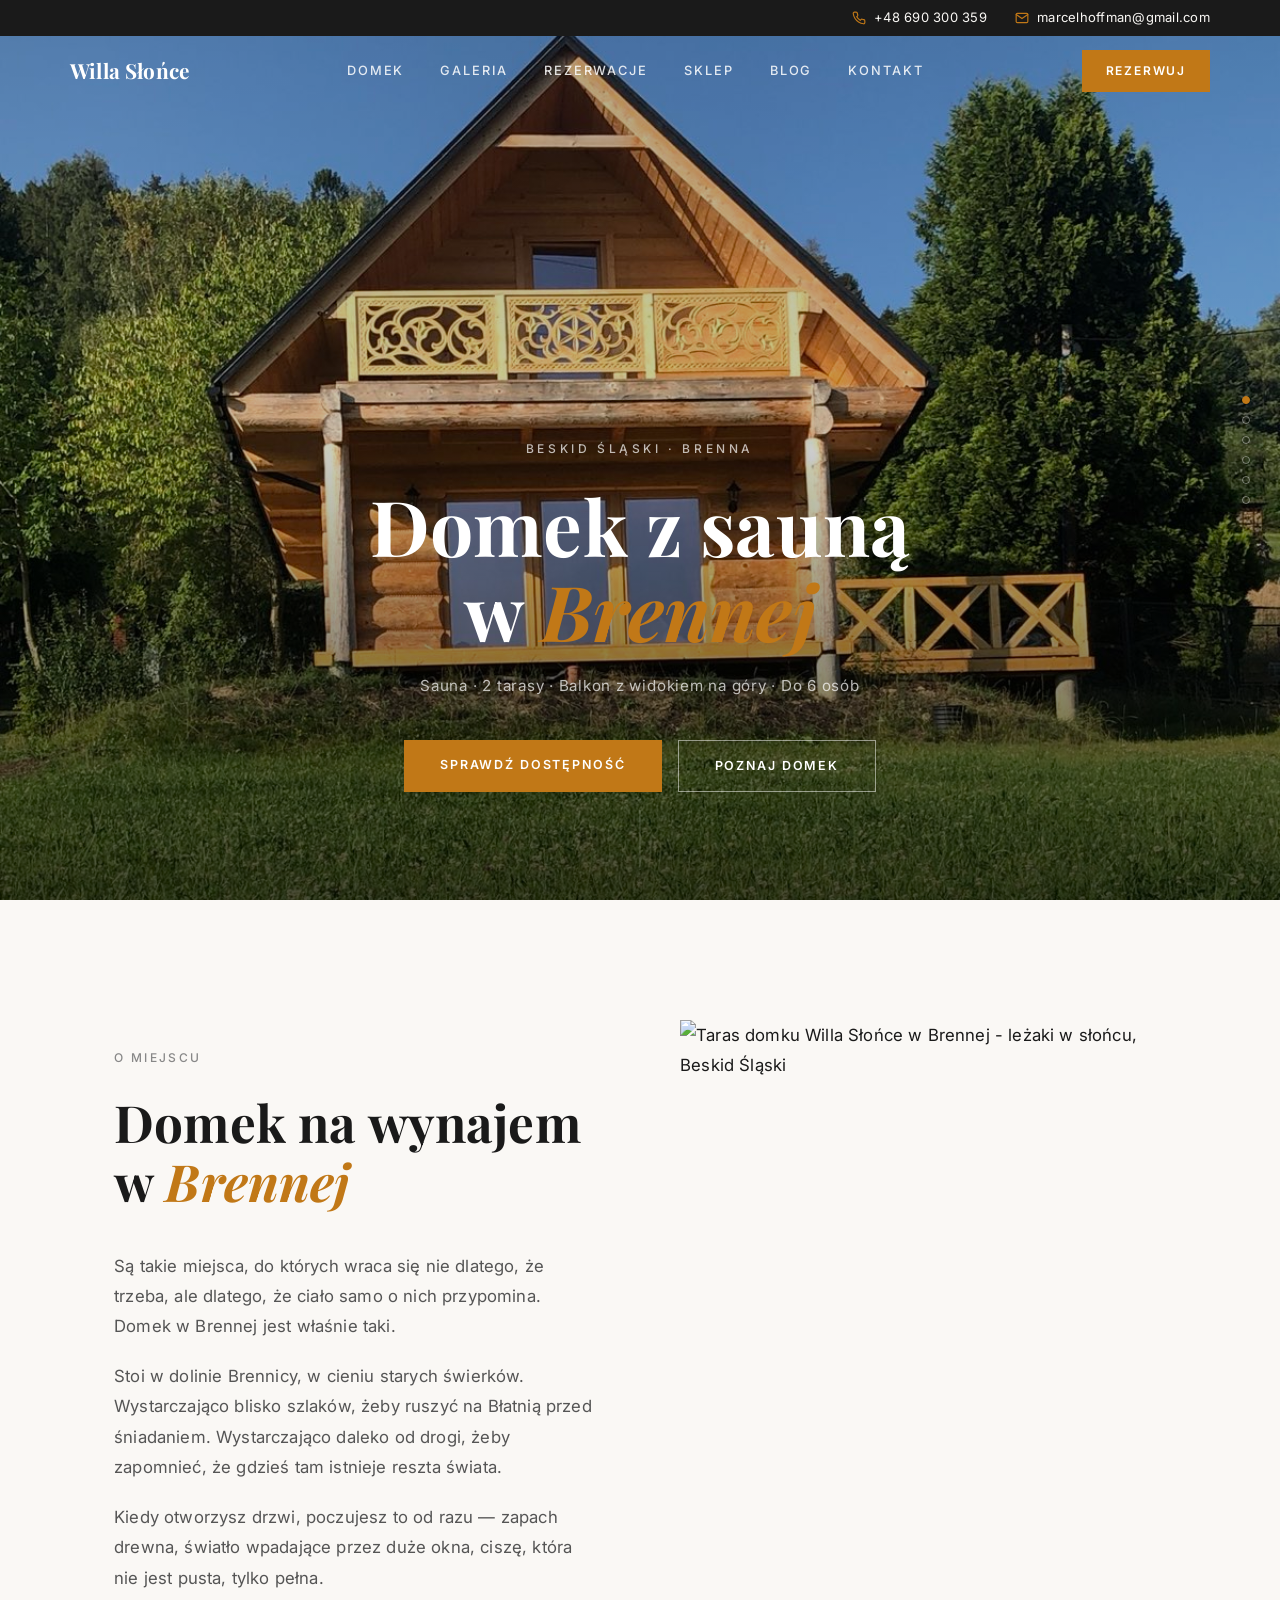
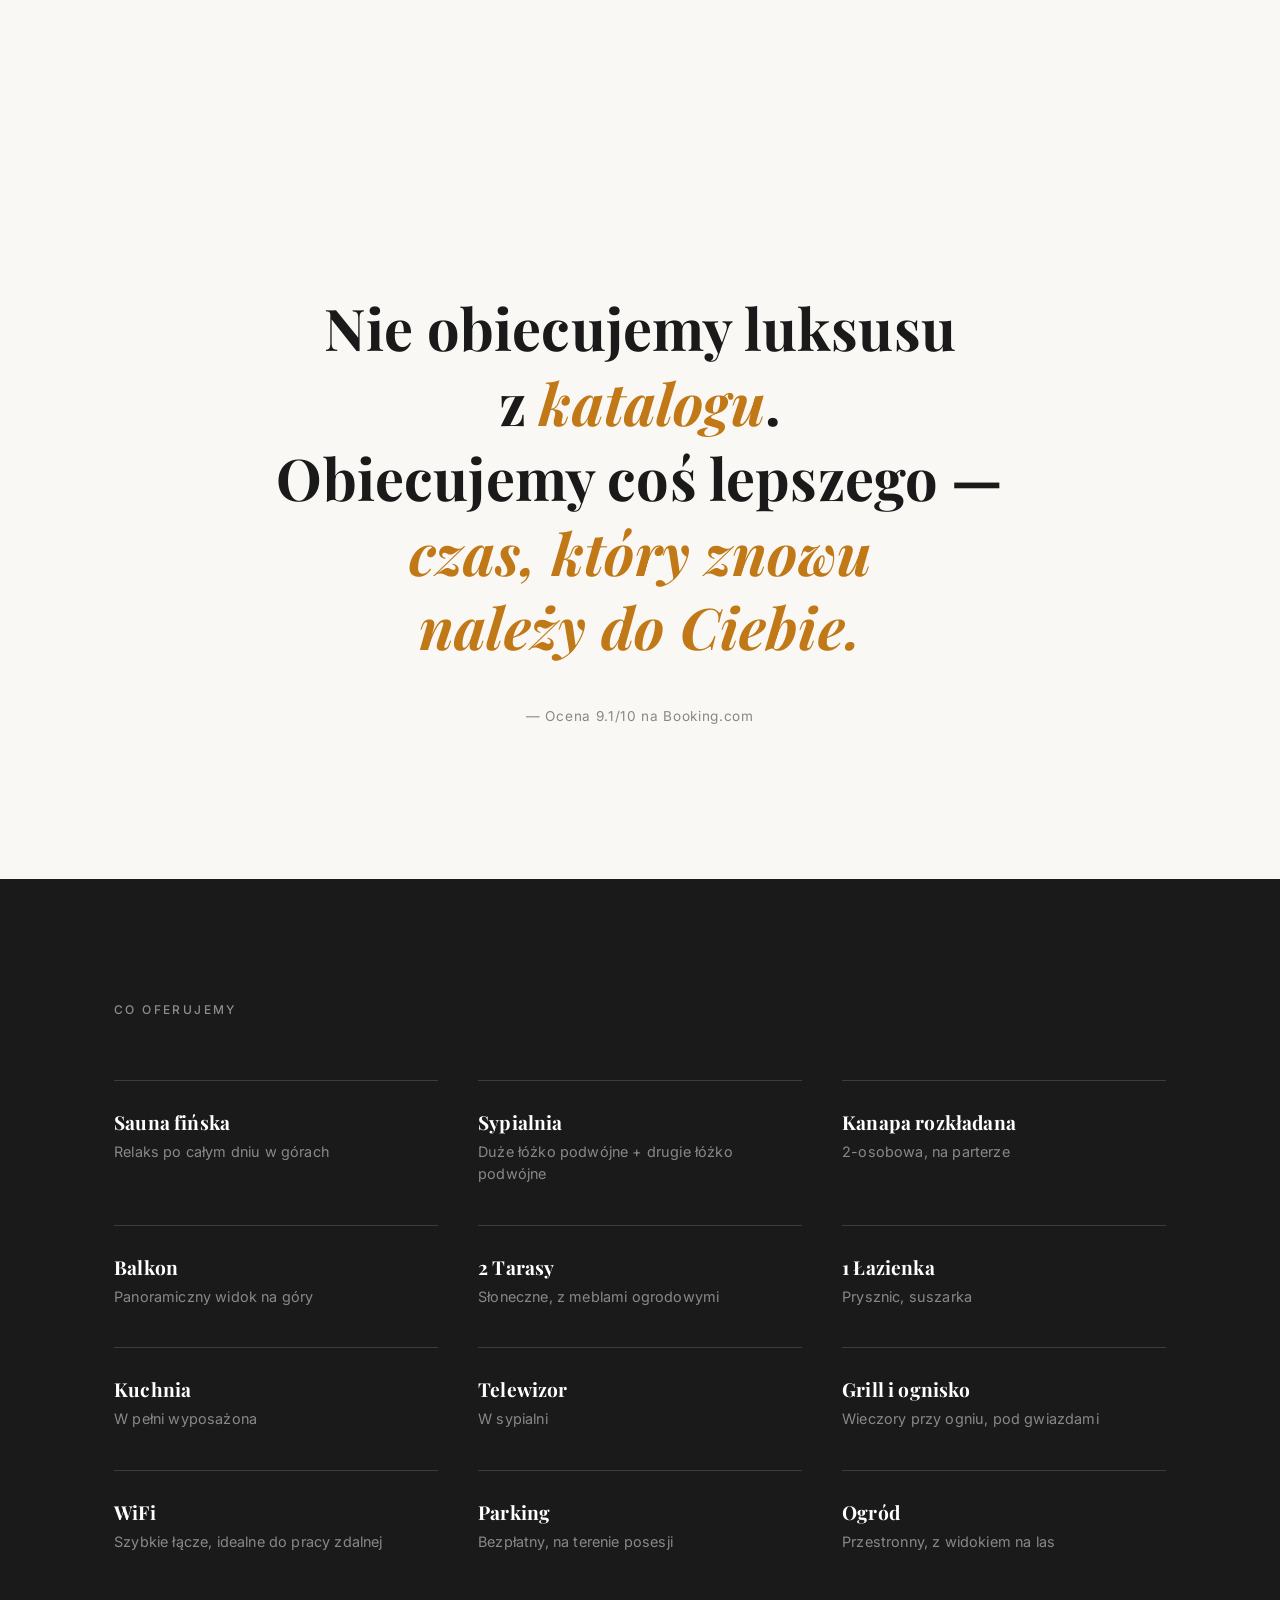
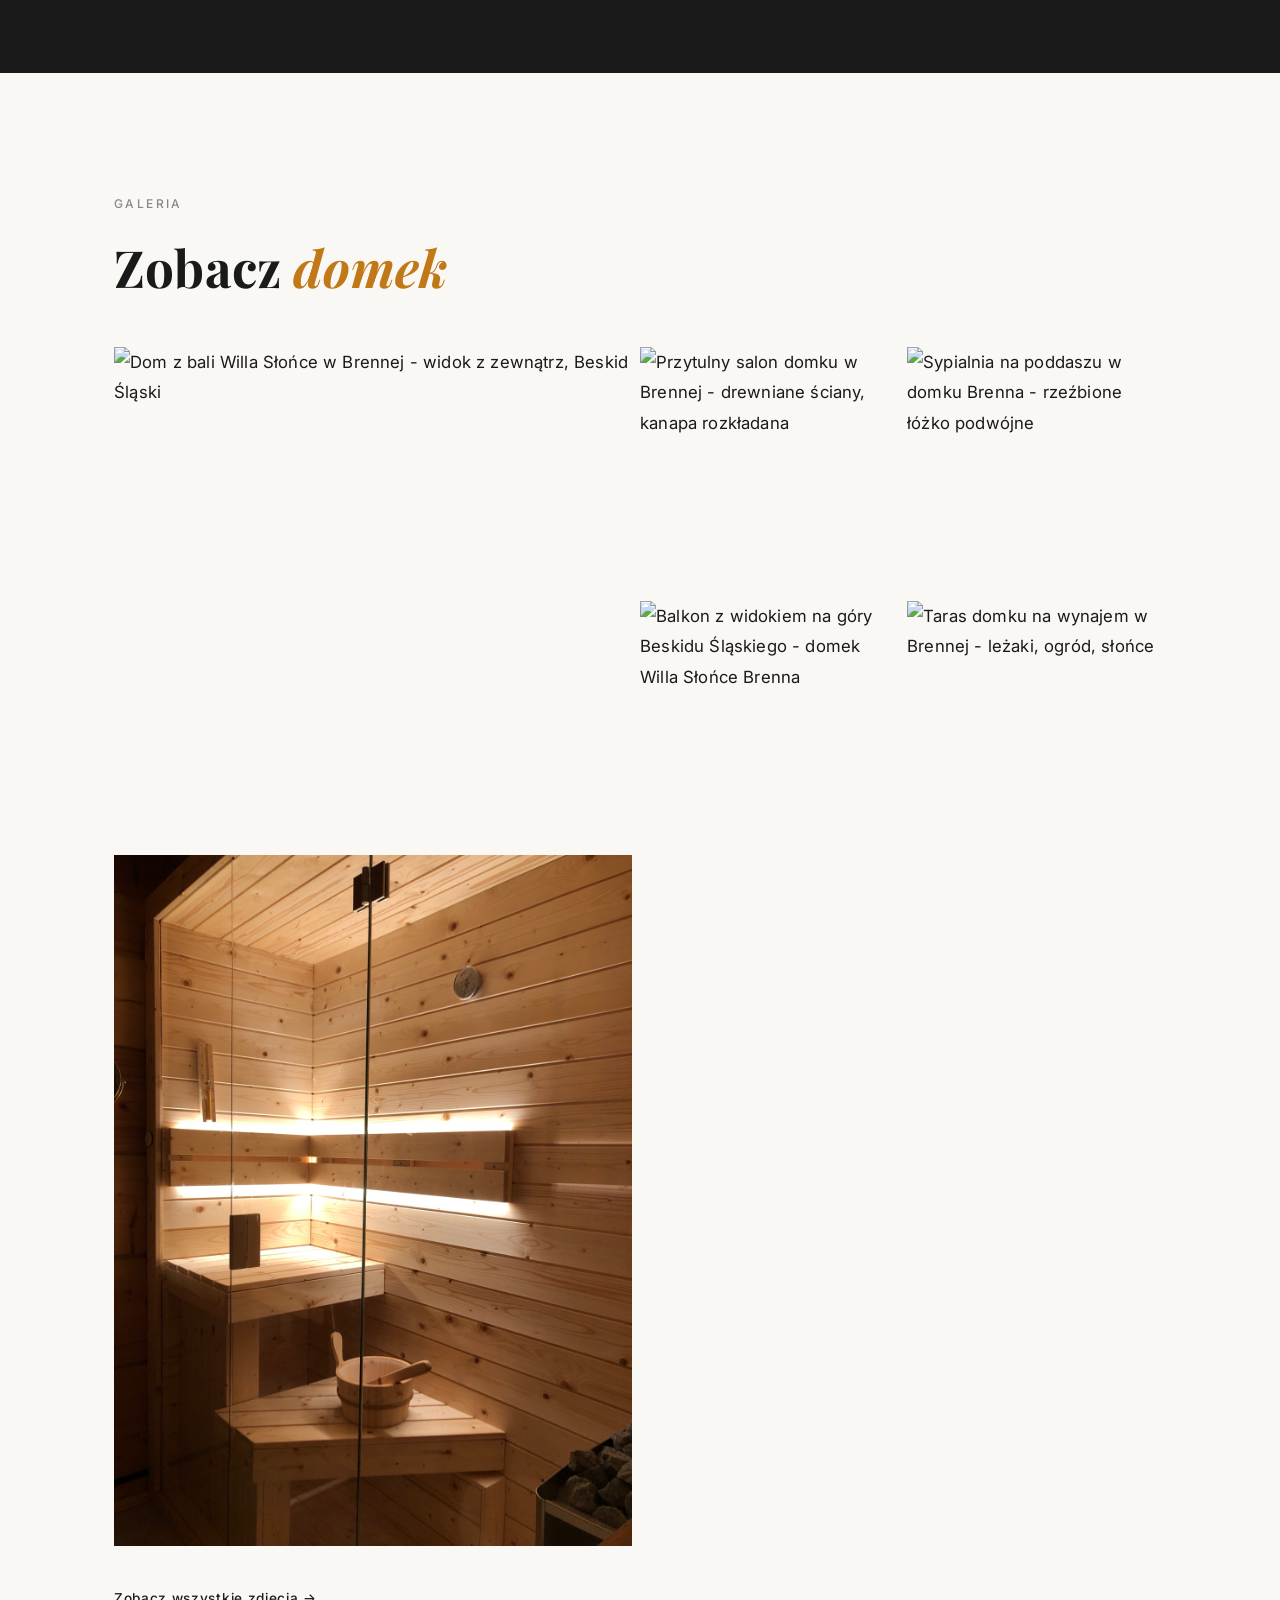
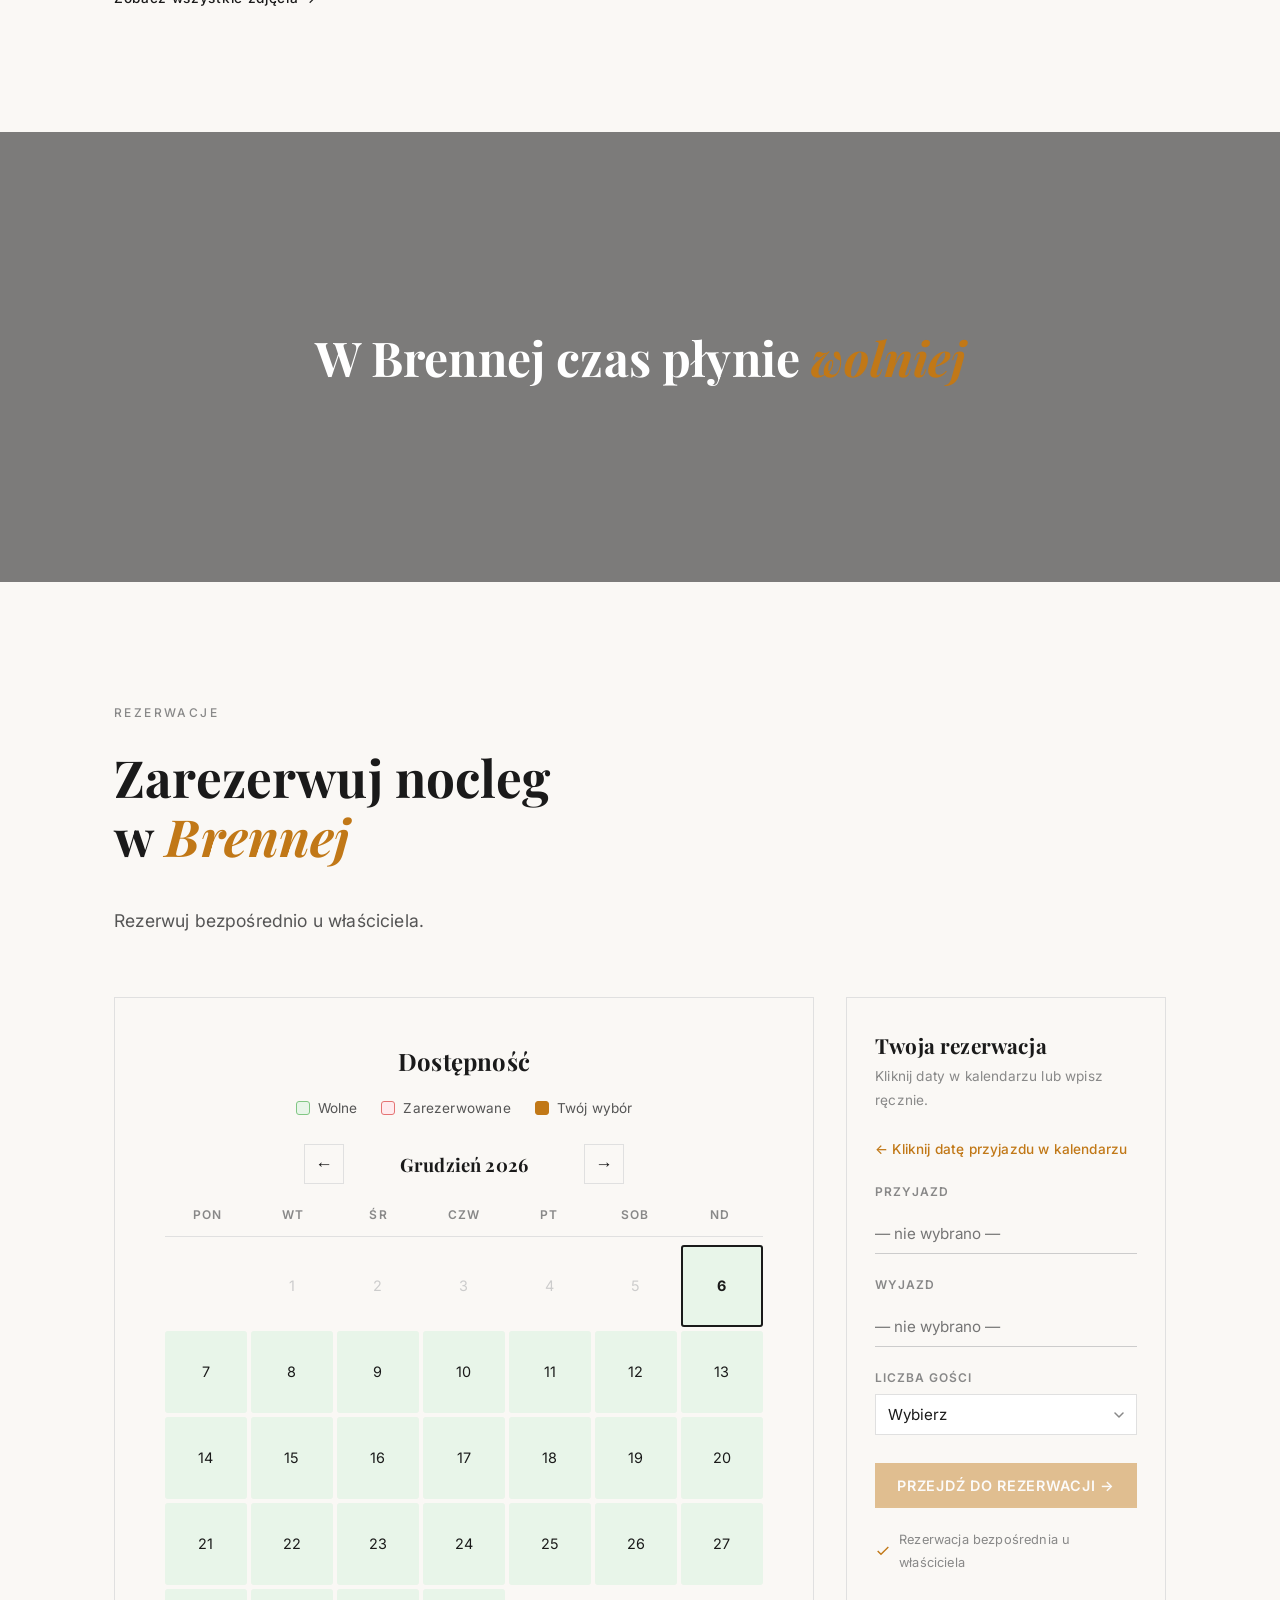
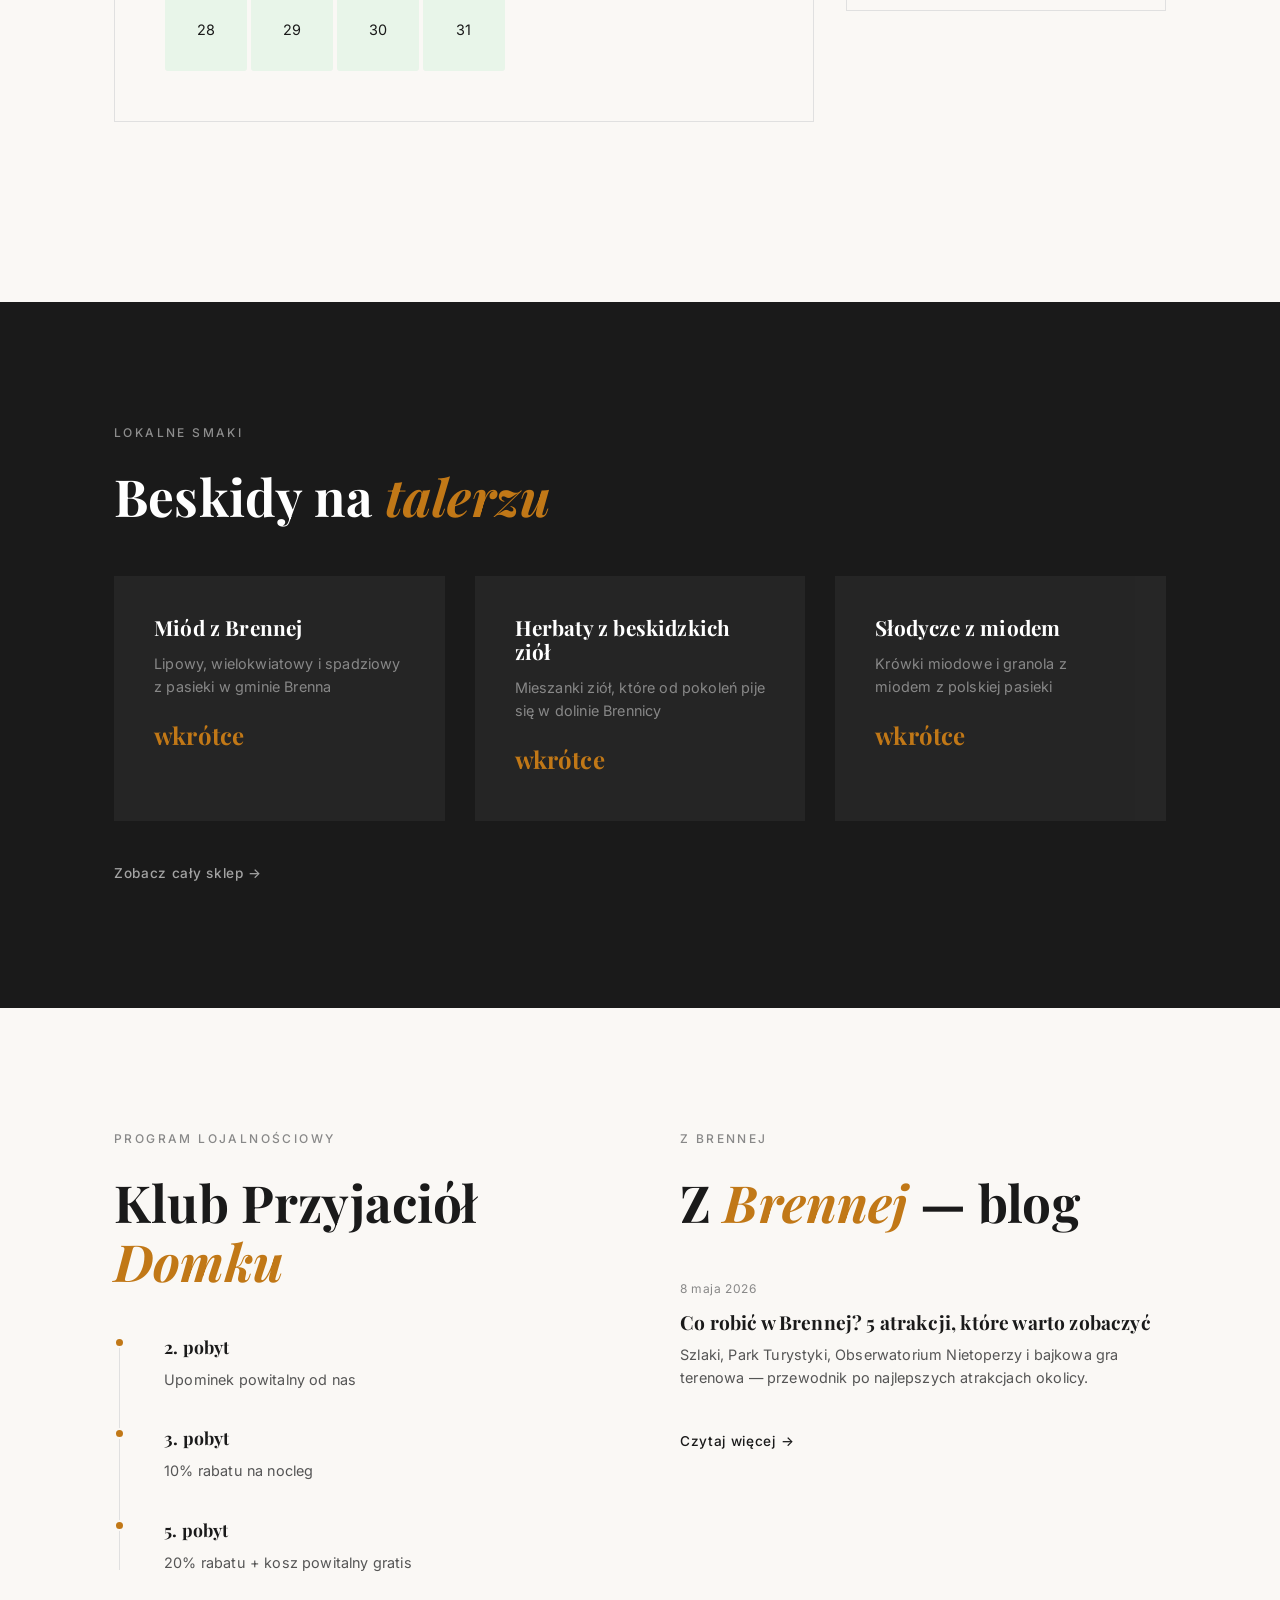
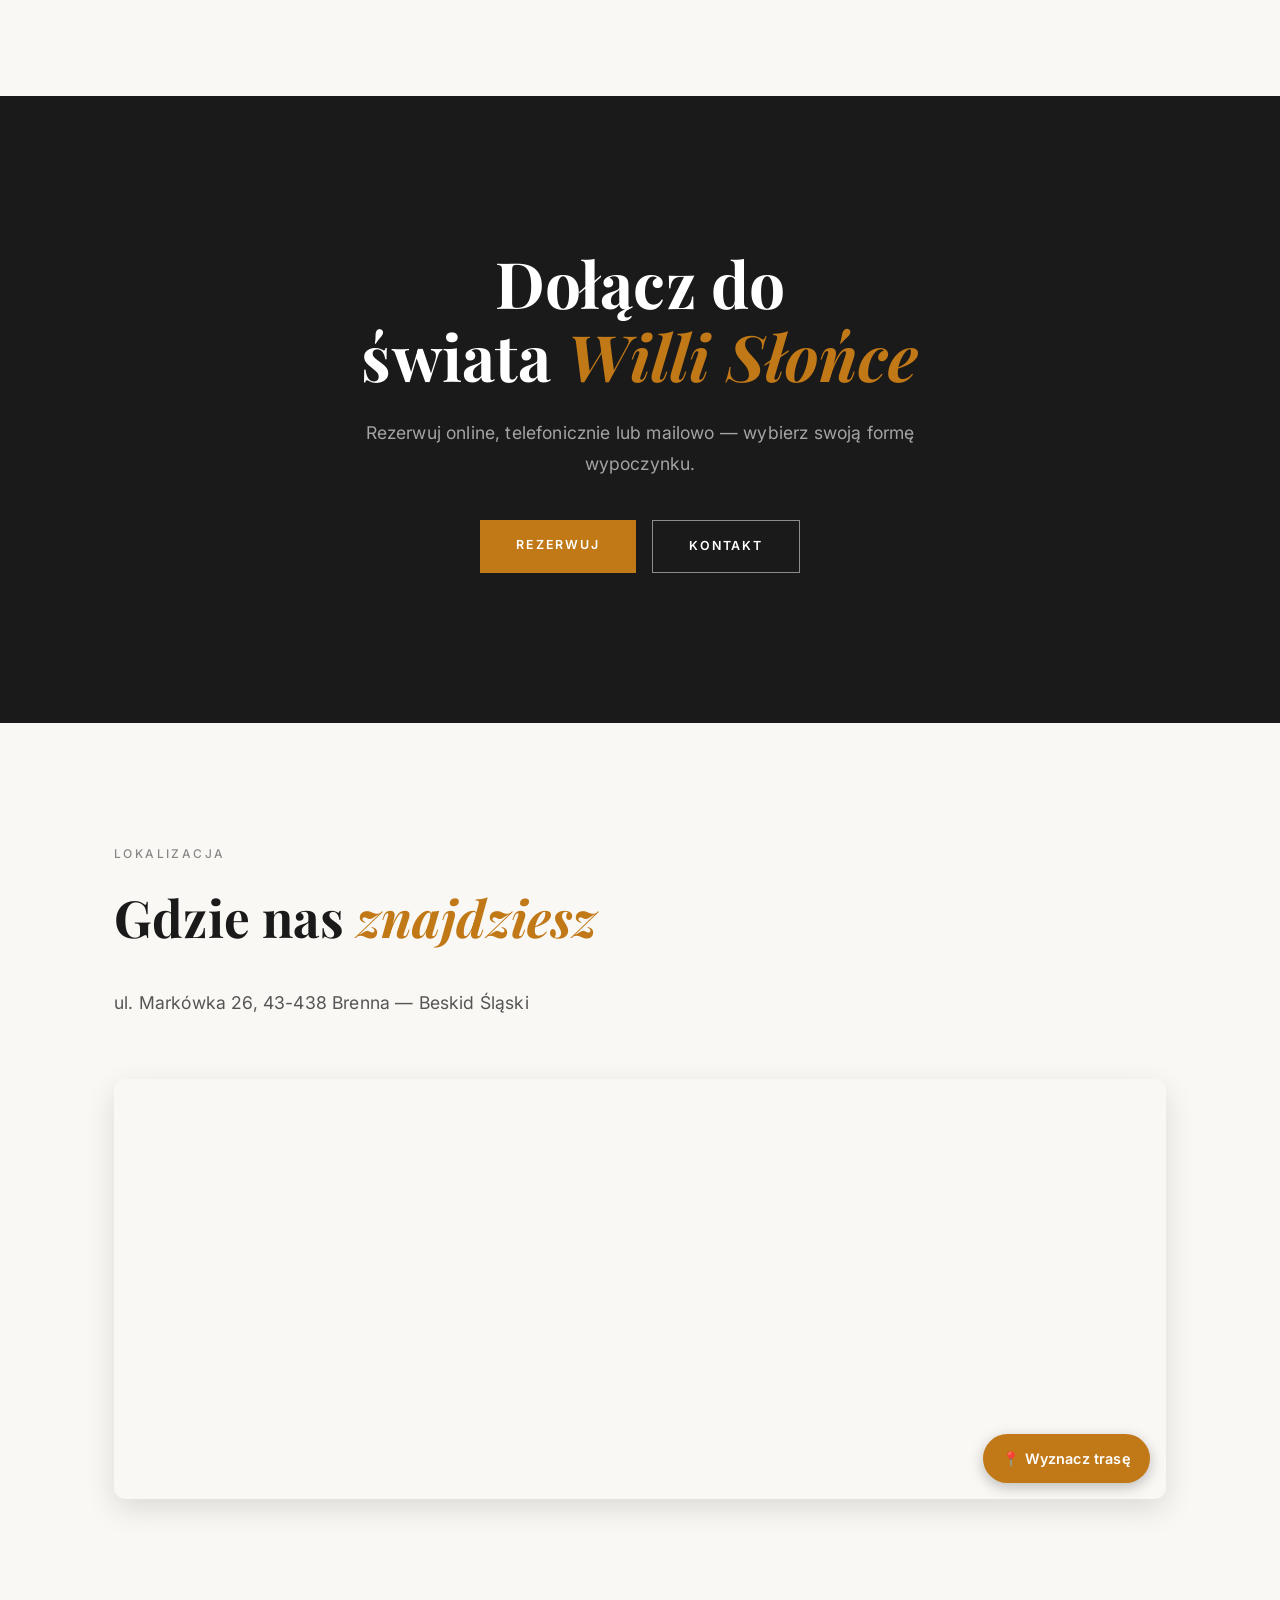
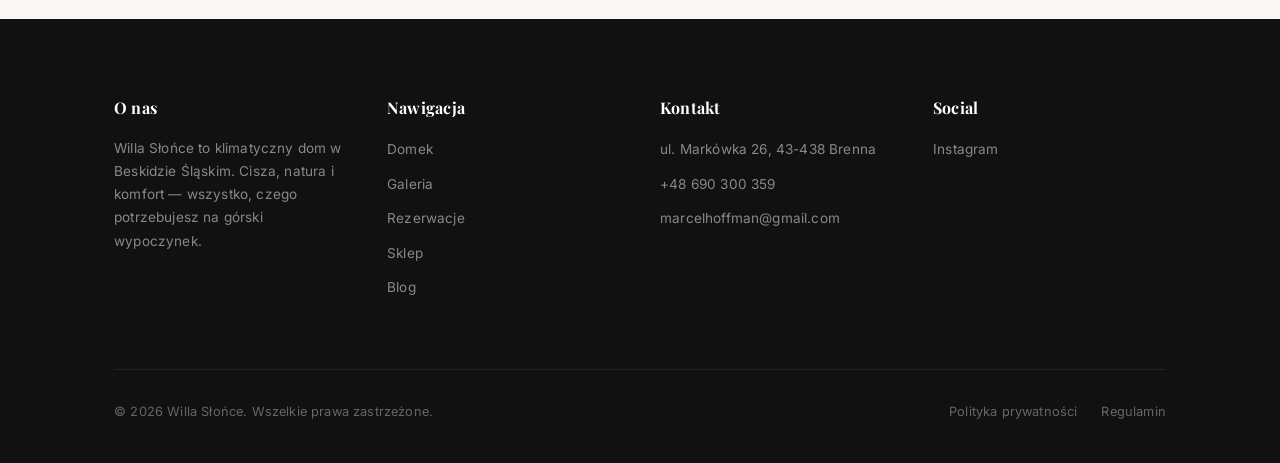
==== commit e58ac0bc: "sklep: prawdziwy asortyment (miód z Brennej, herbaty, słodycze z miodem), bez nalewki i fikcyjnych p" ====
--- a/index.html
+++ b/index.html
@@ -396,19 +396,19 @@
             <h2 class="section-heading section-heading-light animate-on-scroll">Beskidy na <em class="accent">talerzu</em></h2>
             <div class="shop-grid animate-on-scroll delay-1">
                 <div class="shop-card">
-                    <h3>Miód beskidzki</h3>
-                    <p class="shop-desc">Wielokwiatowy, prosto z pasieki w dolinie Brennicy</p>
-                    <span class="shop-price">39 zł</span>
+                    <h3>Miód z Brennej</h3>
+                    <p class="shop-desc">Lipowy, wielokwiatowy i spadziowy z pasieki w gminie Brenna</p>
+                    <span class="shop-price">wkrótce</span>
                 </div>
                 <div class="shop-card">
-                    <h3>Nalewka „Brennicówka"</h3>
-                    <p class="shop-desc">Domowa, na beskidzkich ziołach i owocach</p>
-                    <span class="shop-price">59 zł</span>
+                    <h3>Herbaty z beskidzkich ziół</h3>
+                    <p class="shop-desc">Mieszanki ziół, które od pokoleń pije się w dolinie Brennicy</p>
+                    <span class="shop-price">wkrótce</span>
                 </div>
                 <div class="shop-card">
-                    <h3>Kosz powitalny</h3>
-                    <p class="shop-desc">Miód, nalewka, ser góralski i regionalne przysmaki</p>
-                    <span class="shop-price">od 89 zł</span>
+                    <h3>Słodycze z miodem</h3>
+                    <p class="shop-desc">Krówki miodowe i granola z miodem z polskiej pasieki</p>
+                    <span class="shop-price">wkrótce</span>
                 </div>
             </div>
             <a href="sklep.html" class="link-arrow link-arrow-light animate-on-scroll delay-2">Zobacz cały sklep &rarr;</a>
--- a/css/style.css
+++ b/css/style.css
@@ -275,21 +275,25 @@
     background: var(--color-accent-light);
 }
 
-/* Nawigacja po przewinięciu */
-.nav-scrolled {
+/* Nawigacja po przewinięciu (.nav-scrolled) oraz stała jasna na podstronach (.nav-solid) */
+.nav-scrolled,
+.nav-solid {
     background-color: var(--color-white);
     box-shadow: 0 1px 0 rgba(0, 0, 0, 0.08);
 }
 
-.nav-scrolled .nav-logo {
+.nav-scrolled .nav-logo,
+.nav-solid .nav-logo {
     color: var(--color-text-dark);
 }
 
-.nav-scrolled .nav-link {
+.nav-scrolled .nav-link,
+.nav-solid .nav-link {
     color: var(--color-text-dark);
 }
 
-.nav-scrolled .nav-link:hover {
+.nav-scrolled .nav-link:hover,
+.nav-solid .nav-link:hover {
     color: var(--color-accent);
 }
 
@@ -317,7 +321,8 @@
     transition: transform 0.3s ease, opacity 0.3s ease, background-color 0.4s ease;
 }
 
-.nav-scrolled .hamburger span {
+.nav-scrolled .hamburger span,
+.nav-solid .hamburger span {
     background: var(--color-text-dark);
 }
 
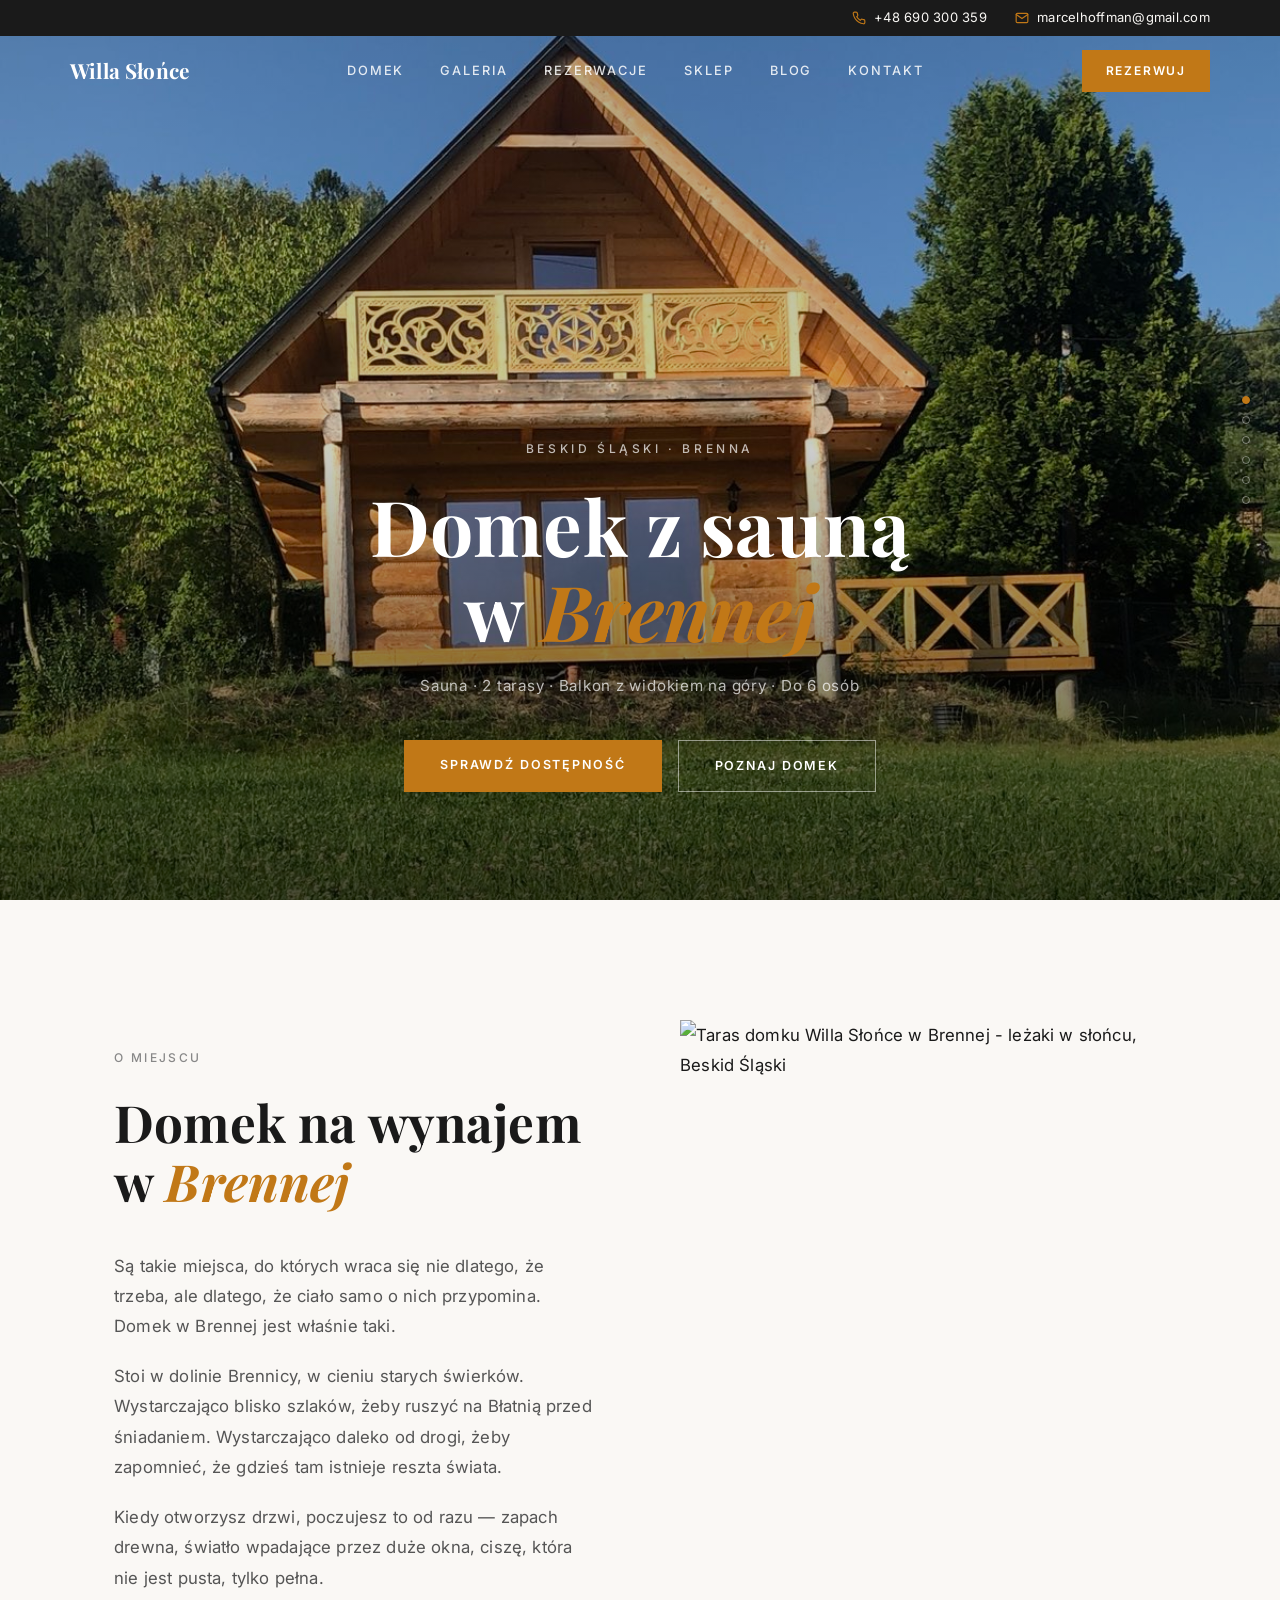
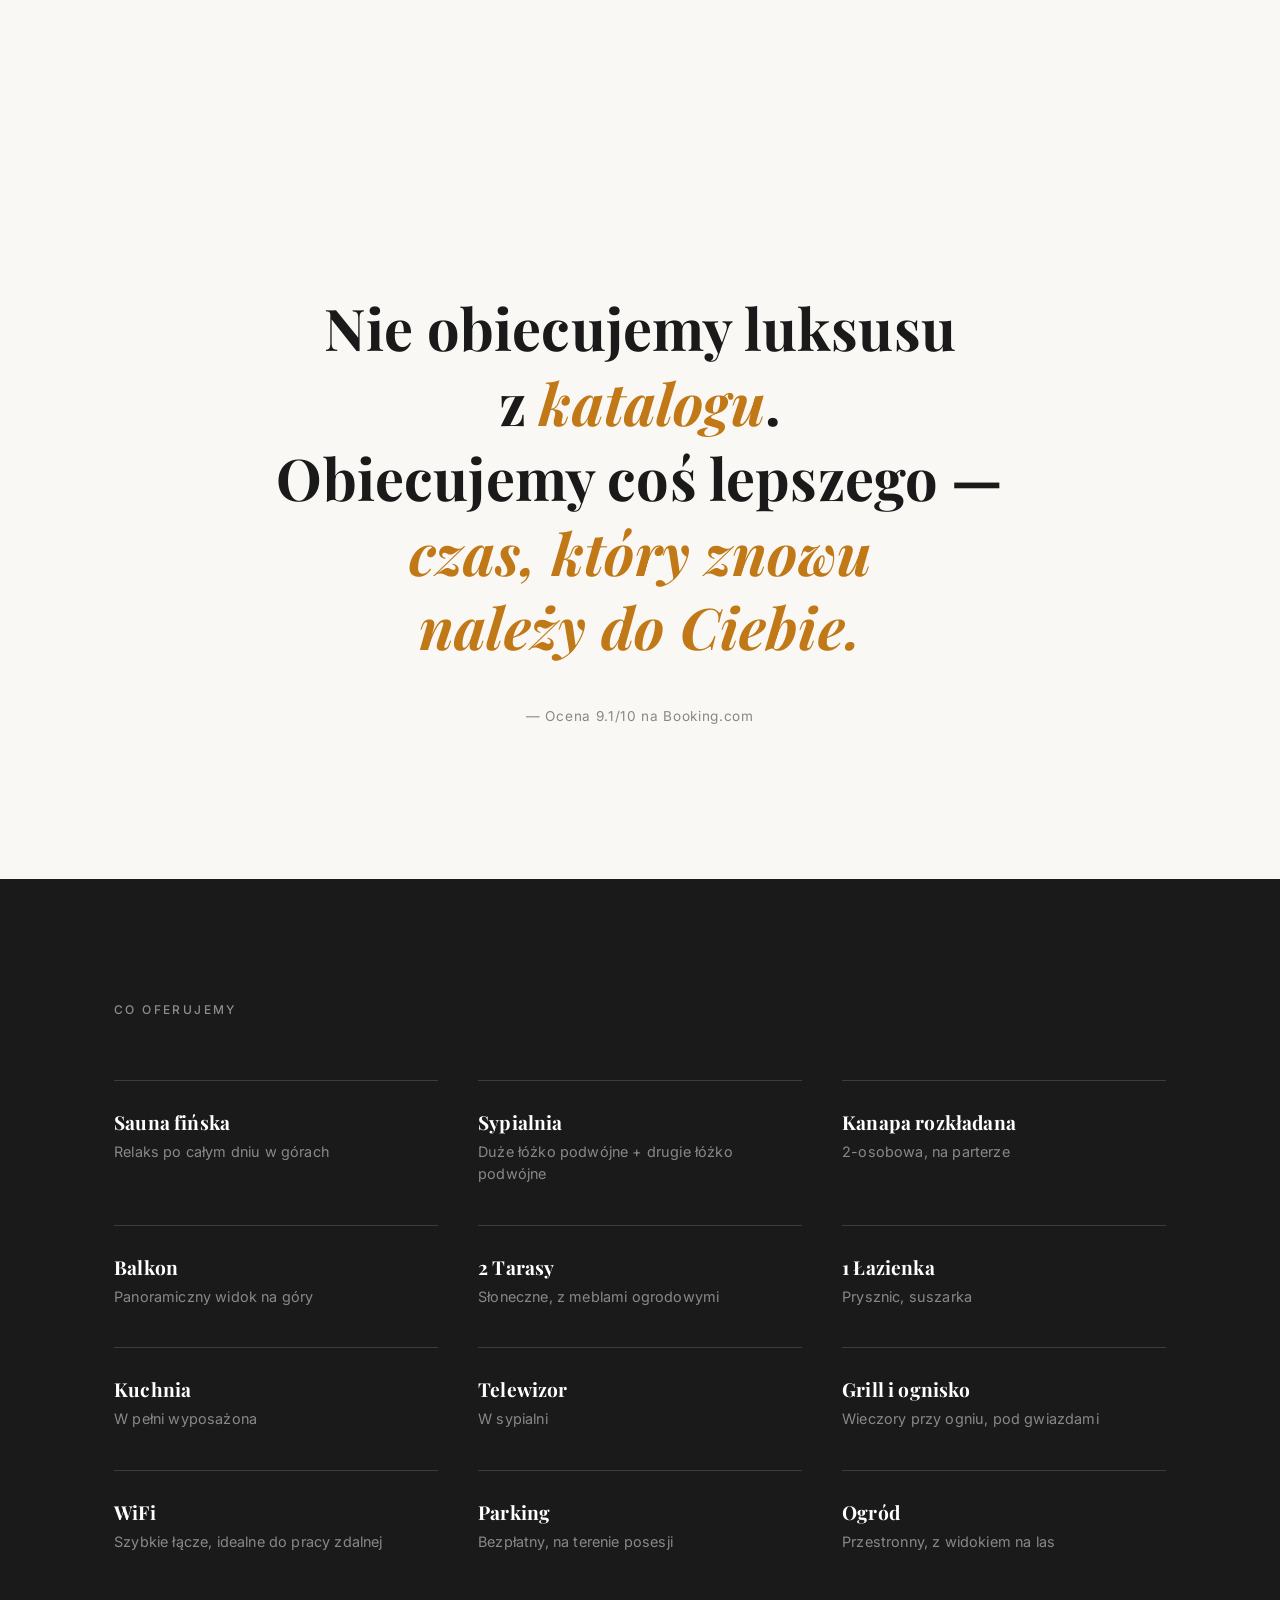
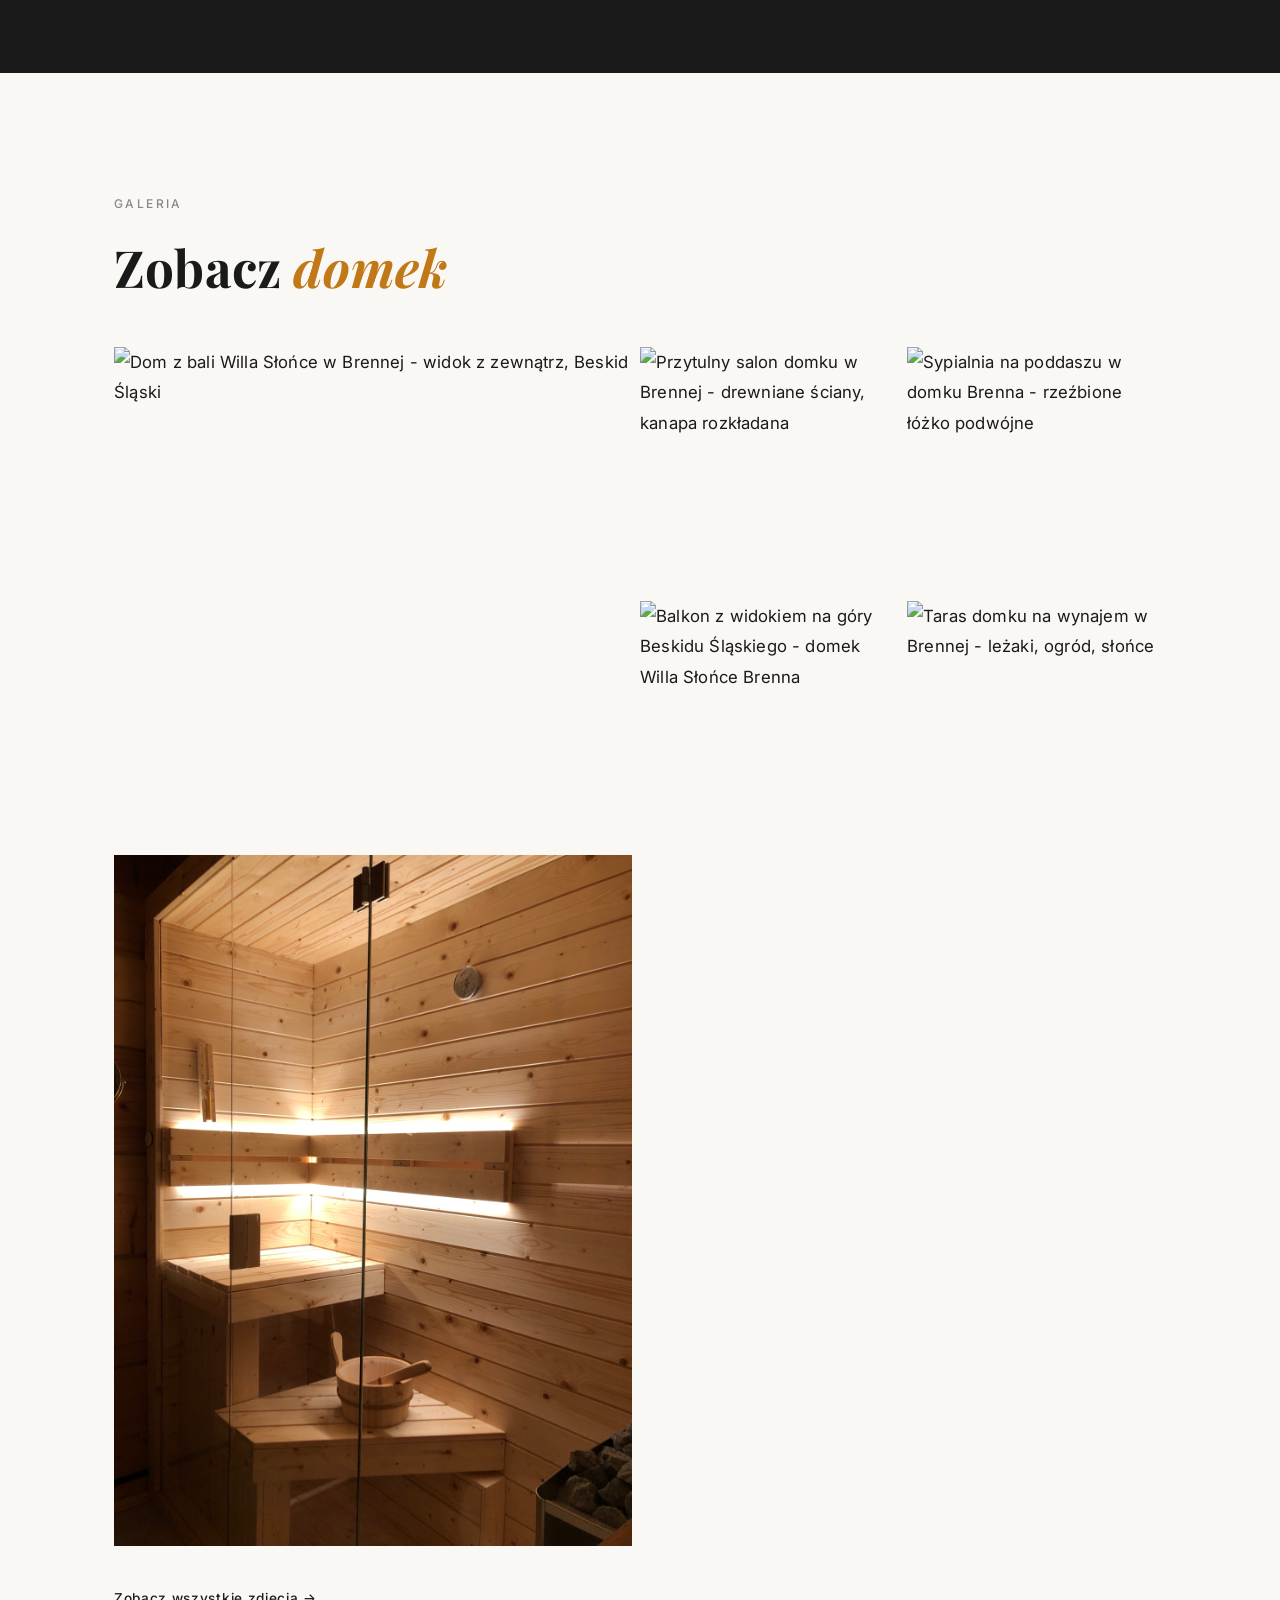
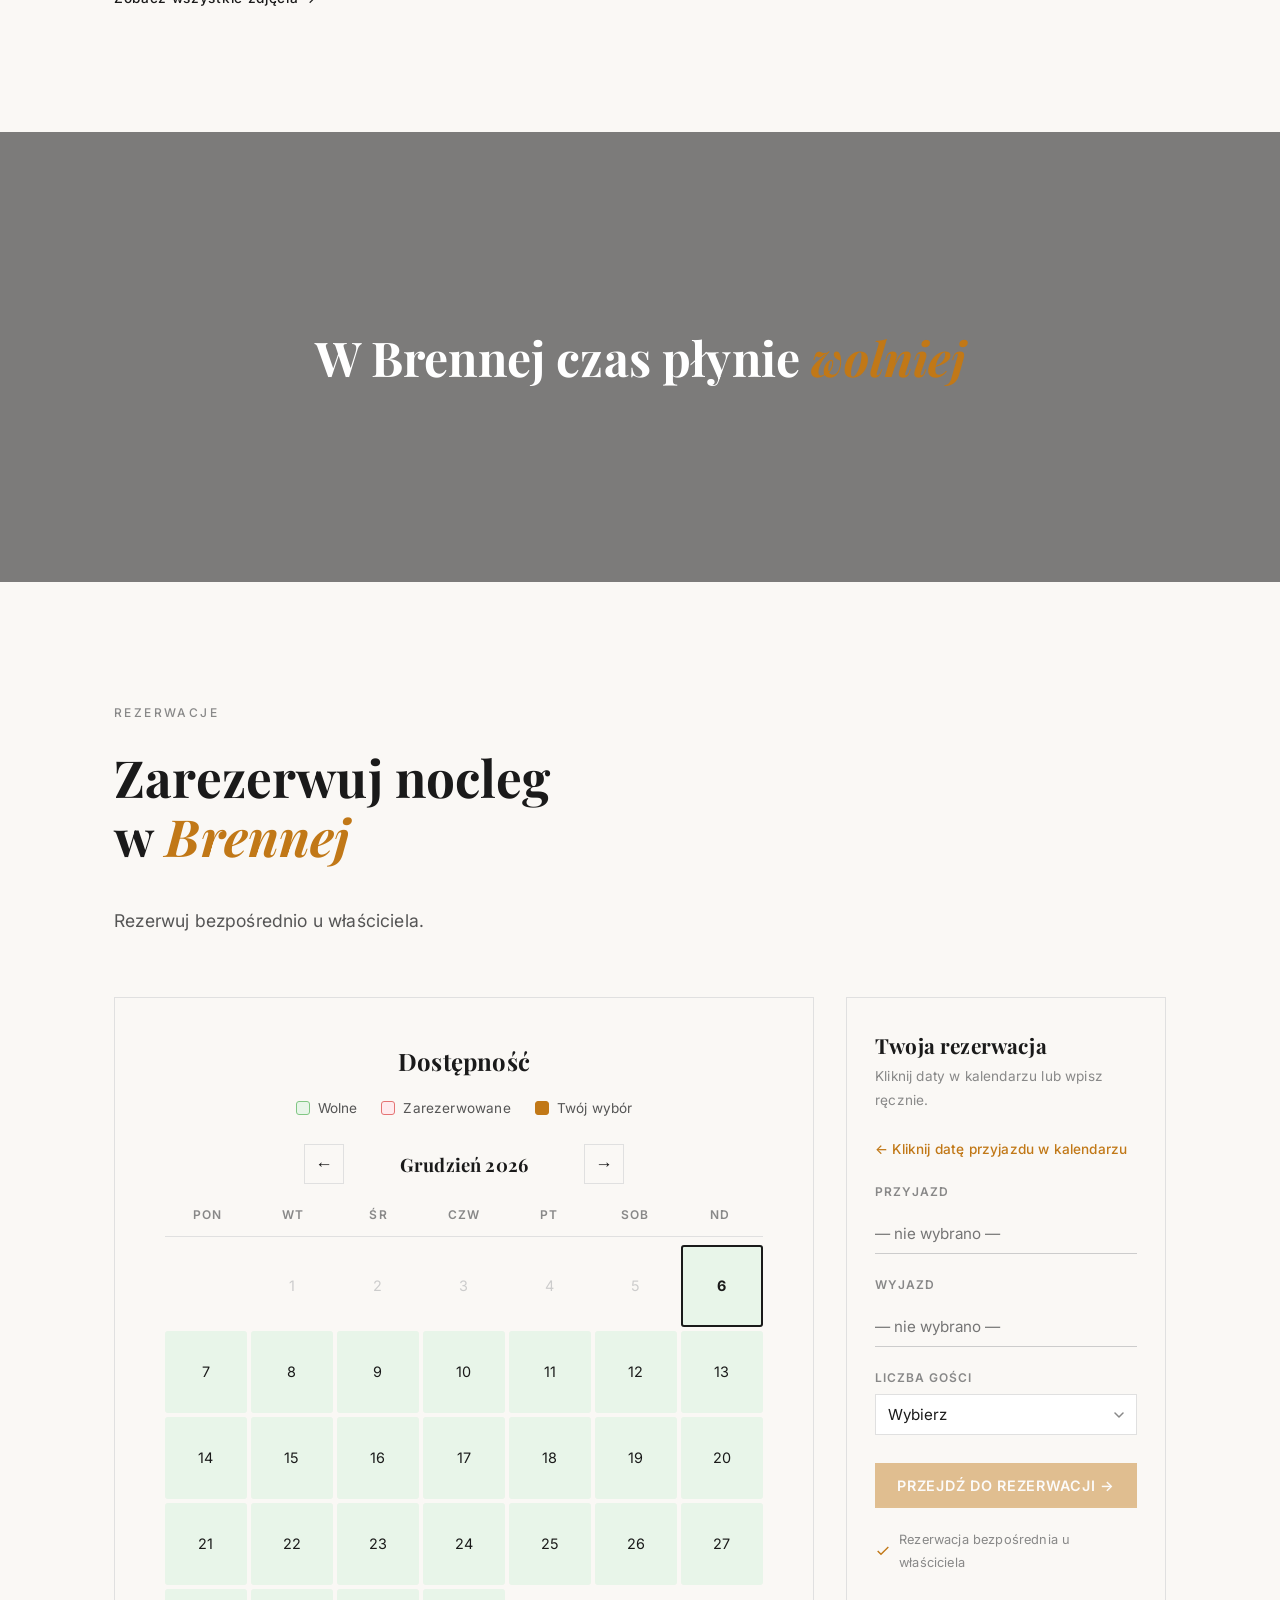
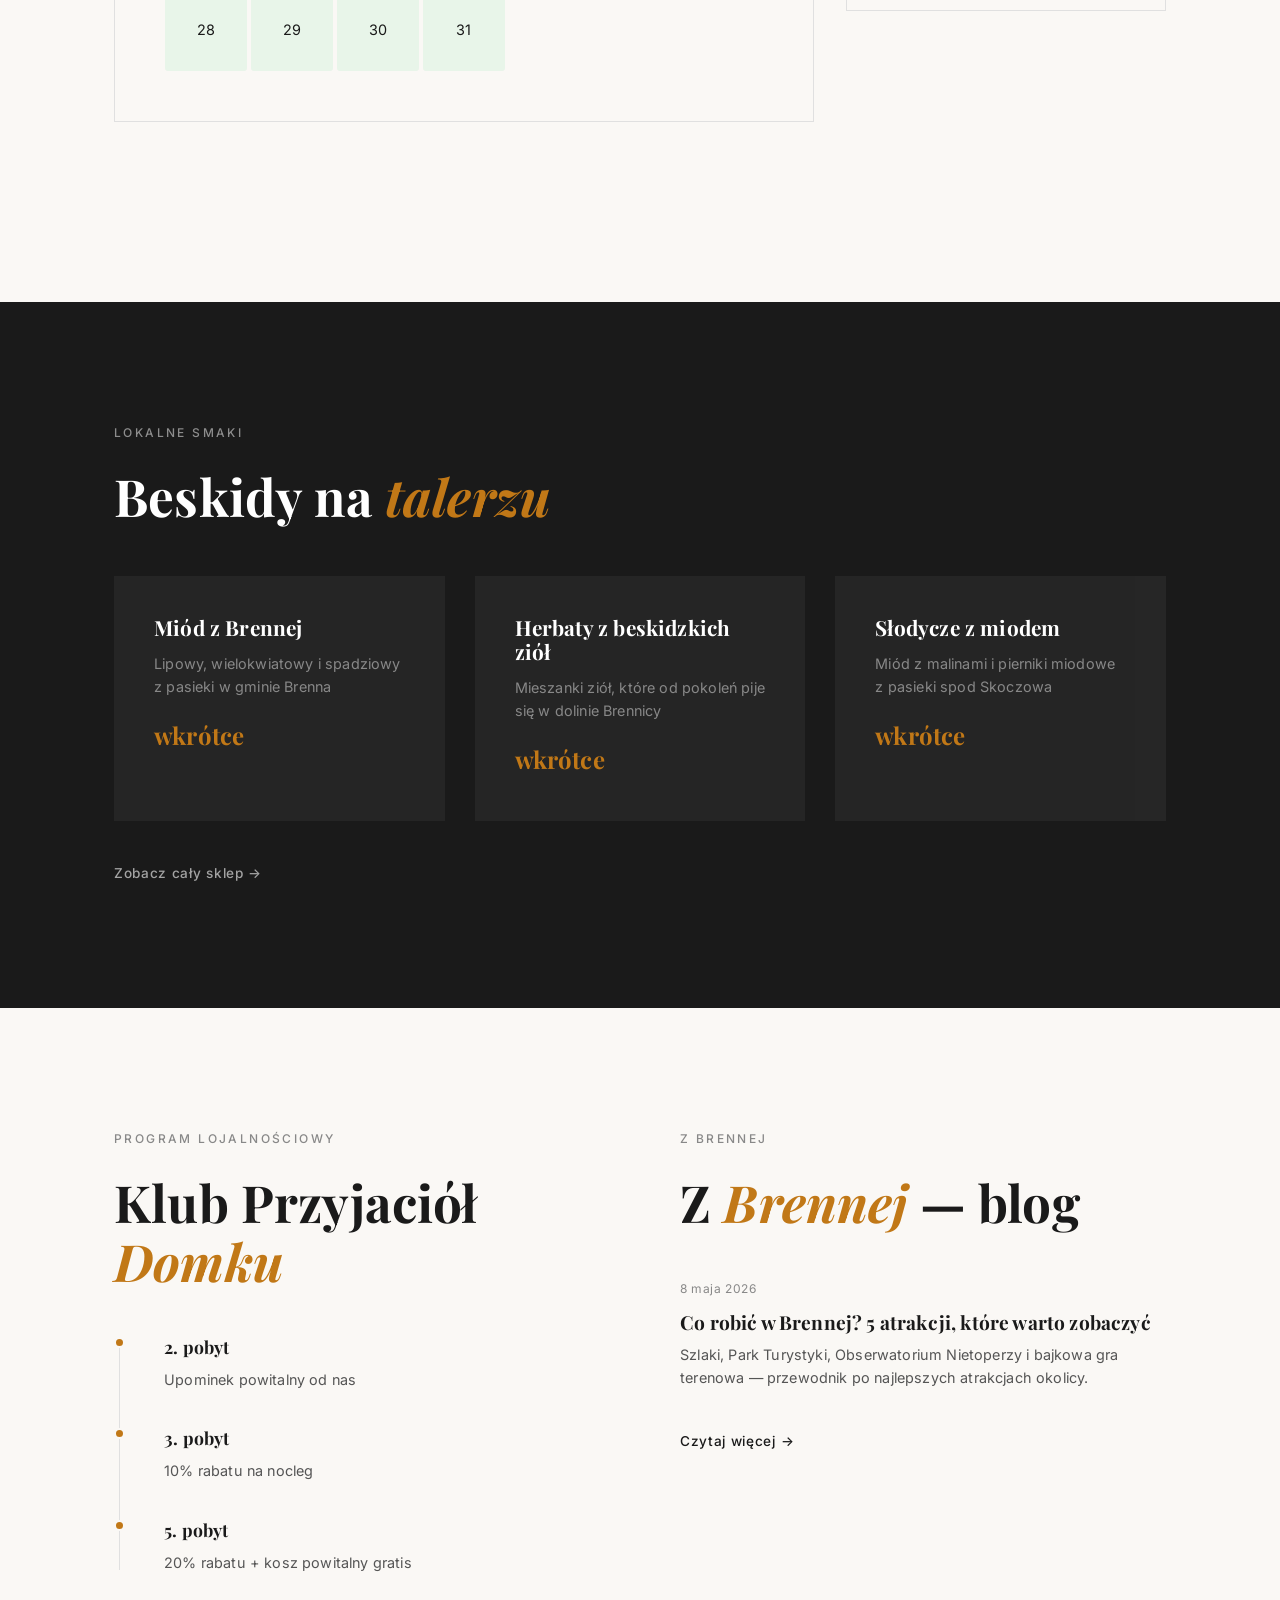
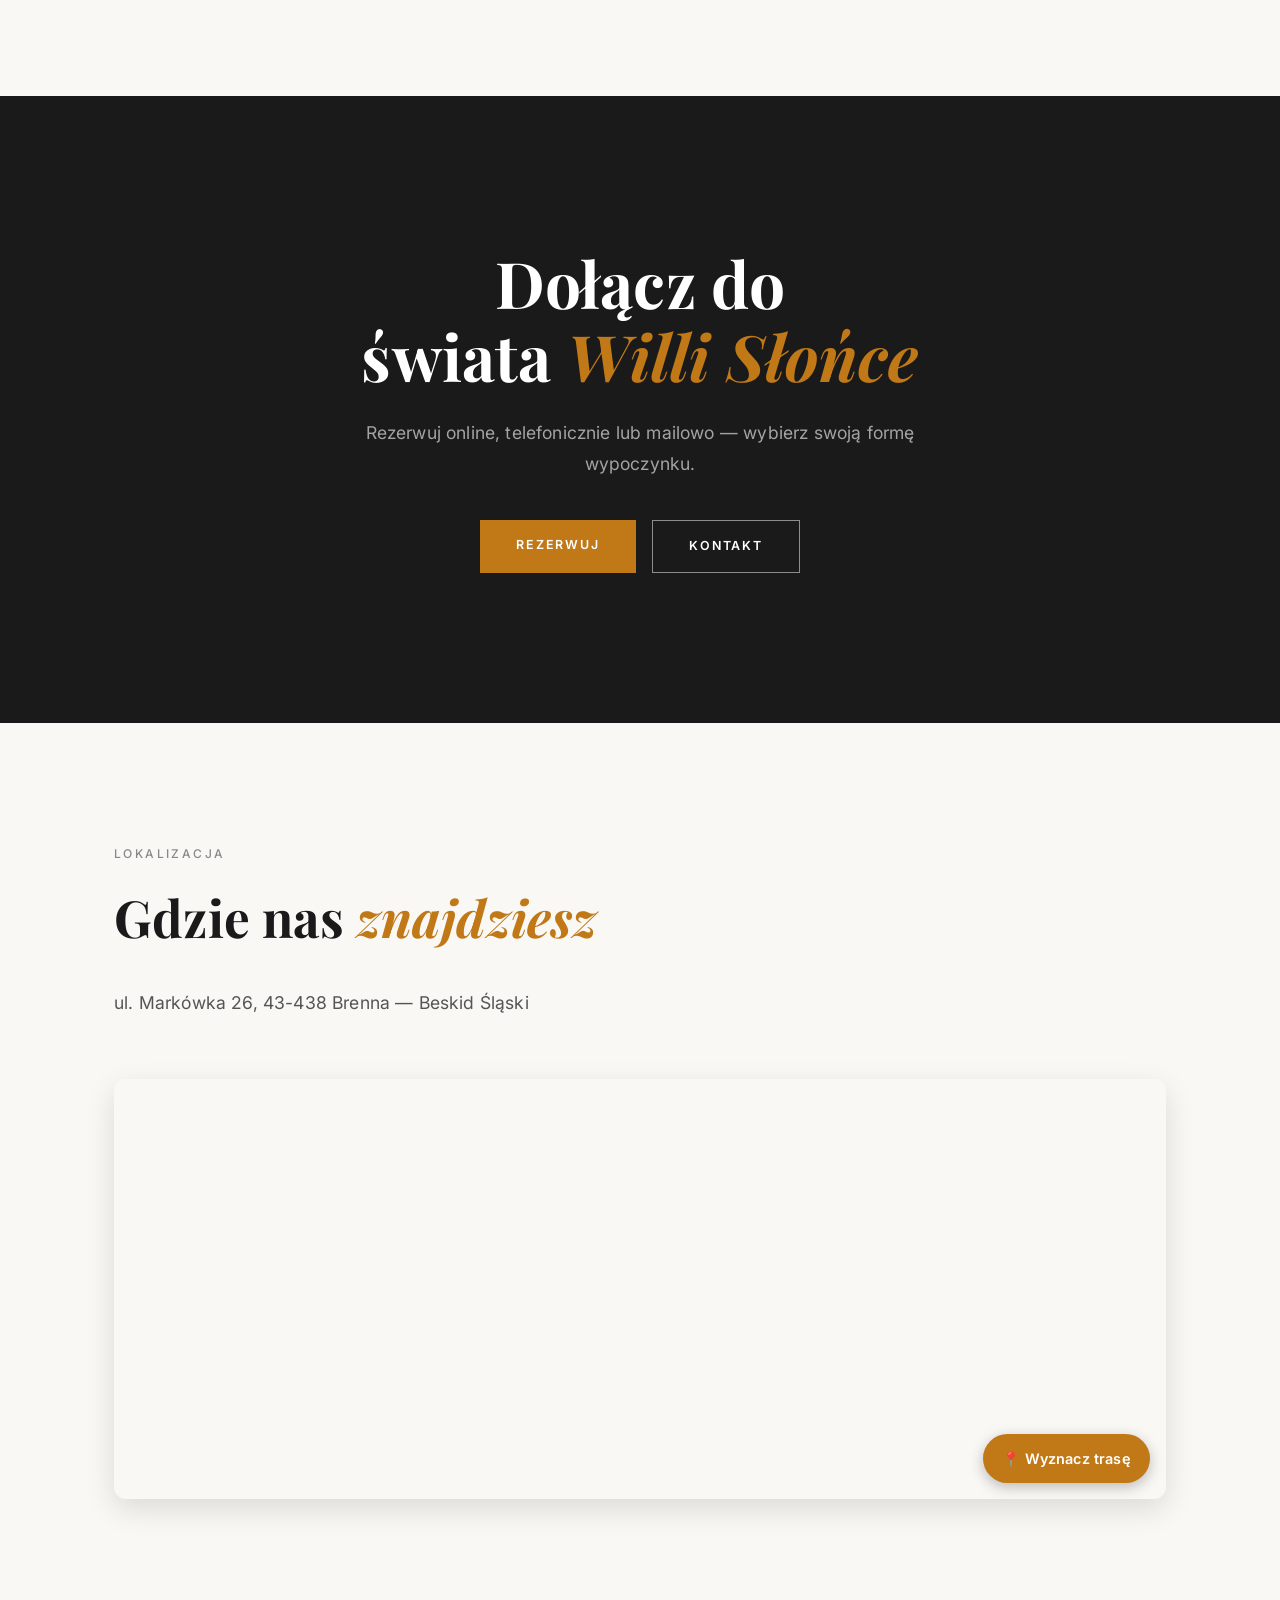
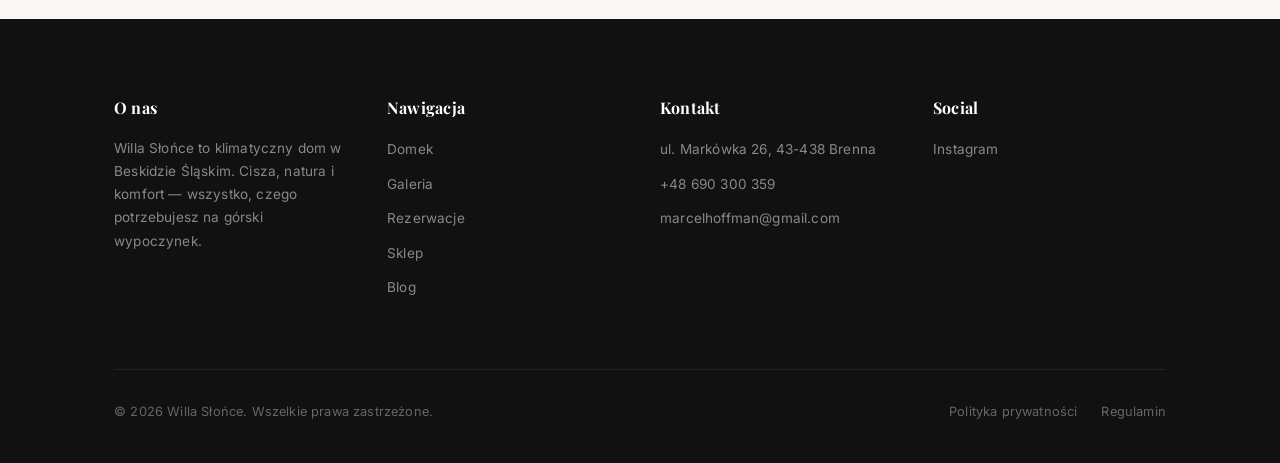
==== commit df2d1d4b: "sklep: produkty Łysoń zastąpione lokalnymi z pasieki Pszczele Specjały (Kostkowice k. Skoczowa) Co-A" ====
--- a/index.html
+++ b/index.html
@@ -407,7 +407,7 @@
                 </div>
                 <div class="shop-card">
                     <h3>Słodycze z miodem</h3>
-                    <p class="shop-desc">Krówki miodowe i granola z miodem z polskiej pasieki</p>
+                    <p class="shop-desc">Miód z malinami i pierniki miodowe z pasieki spod Skoczowa</p>
                     <span class="shop-price">wkrótce</span>
                 </div>
             </div>
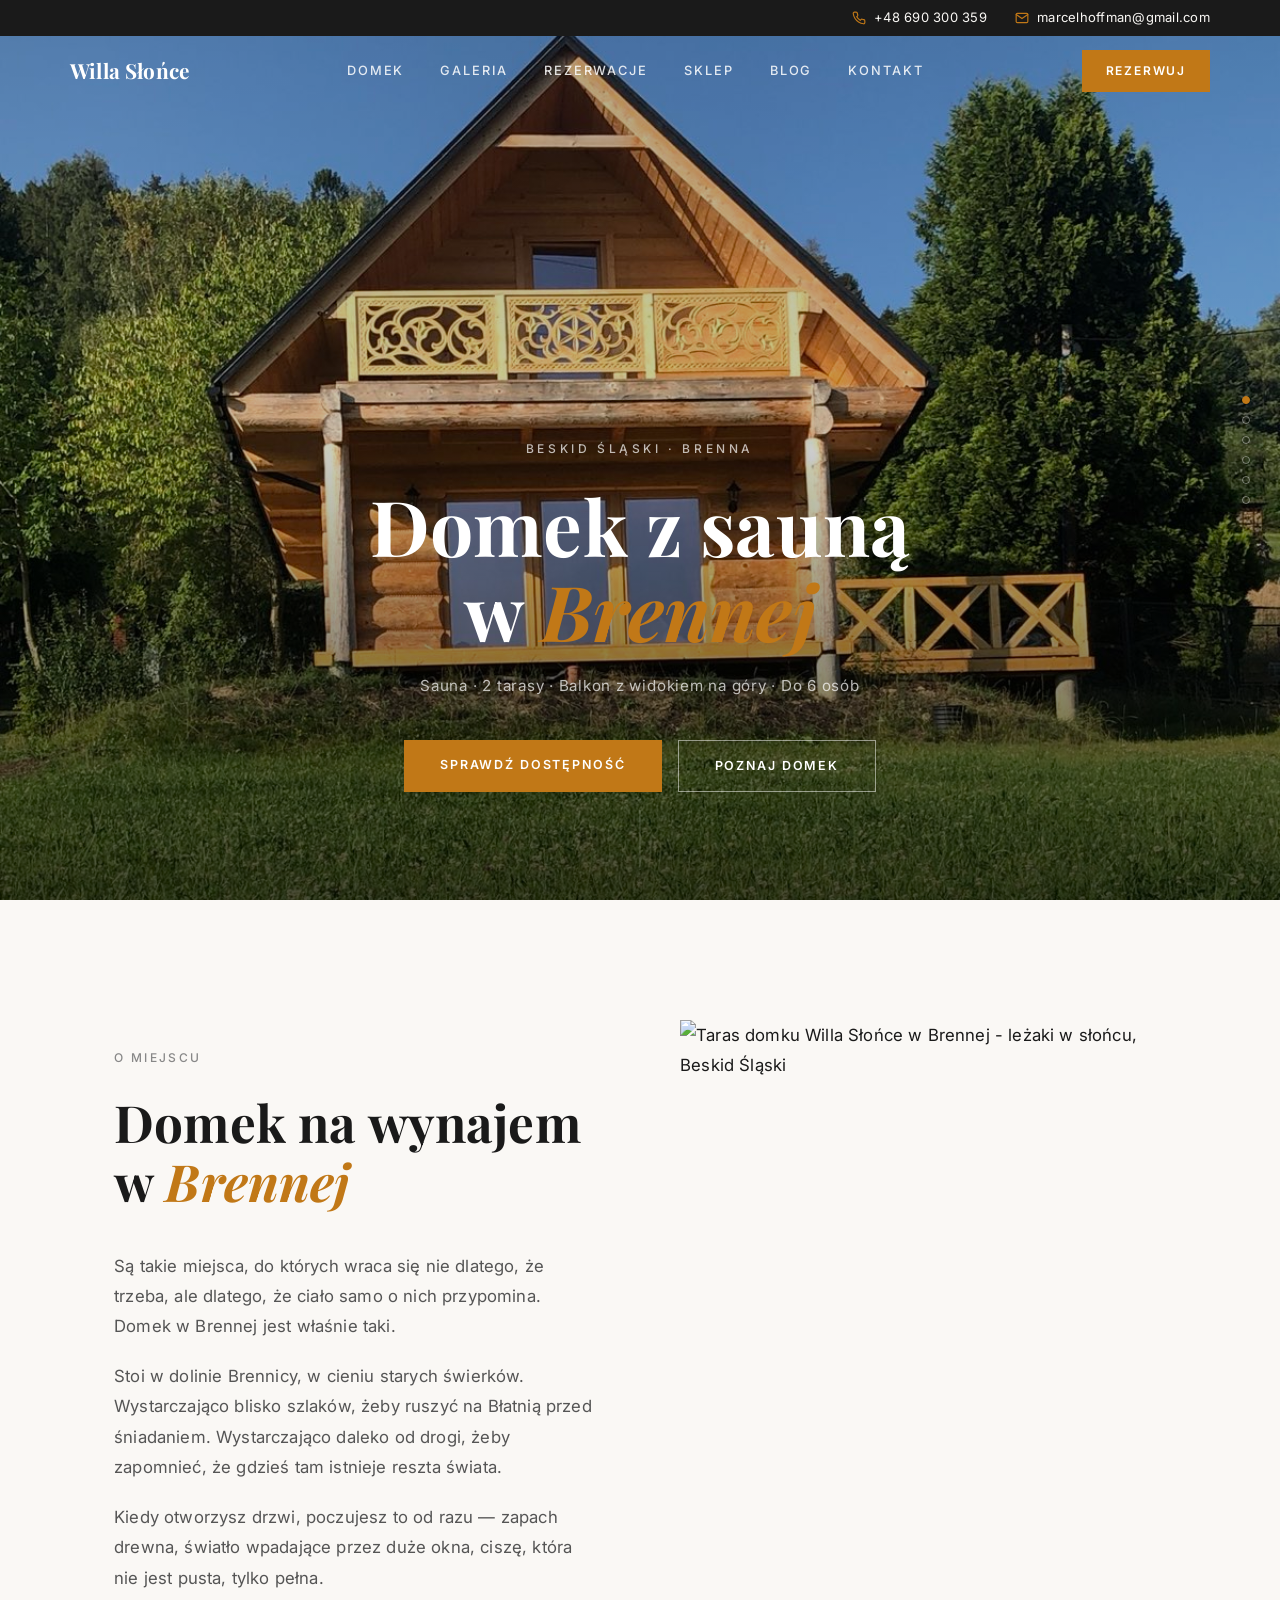
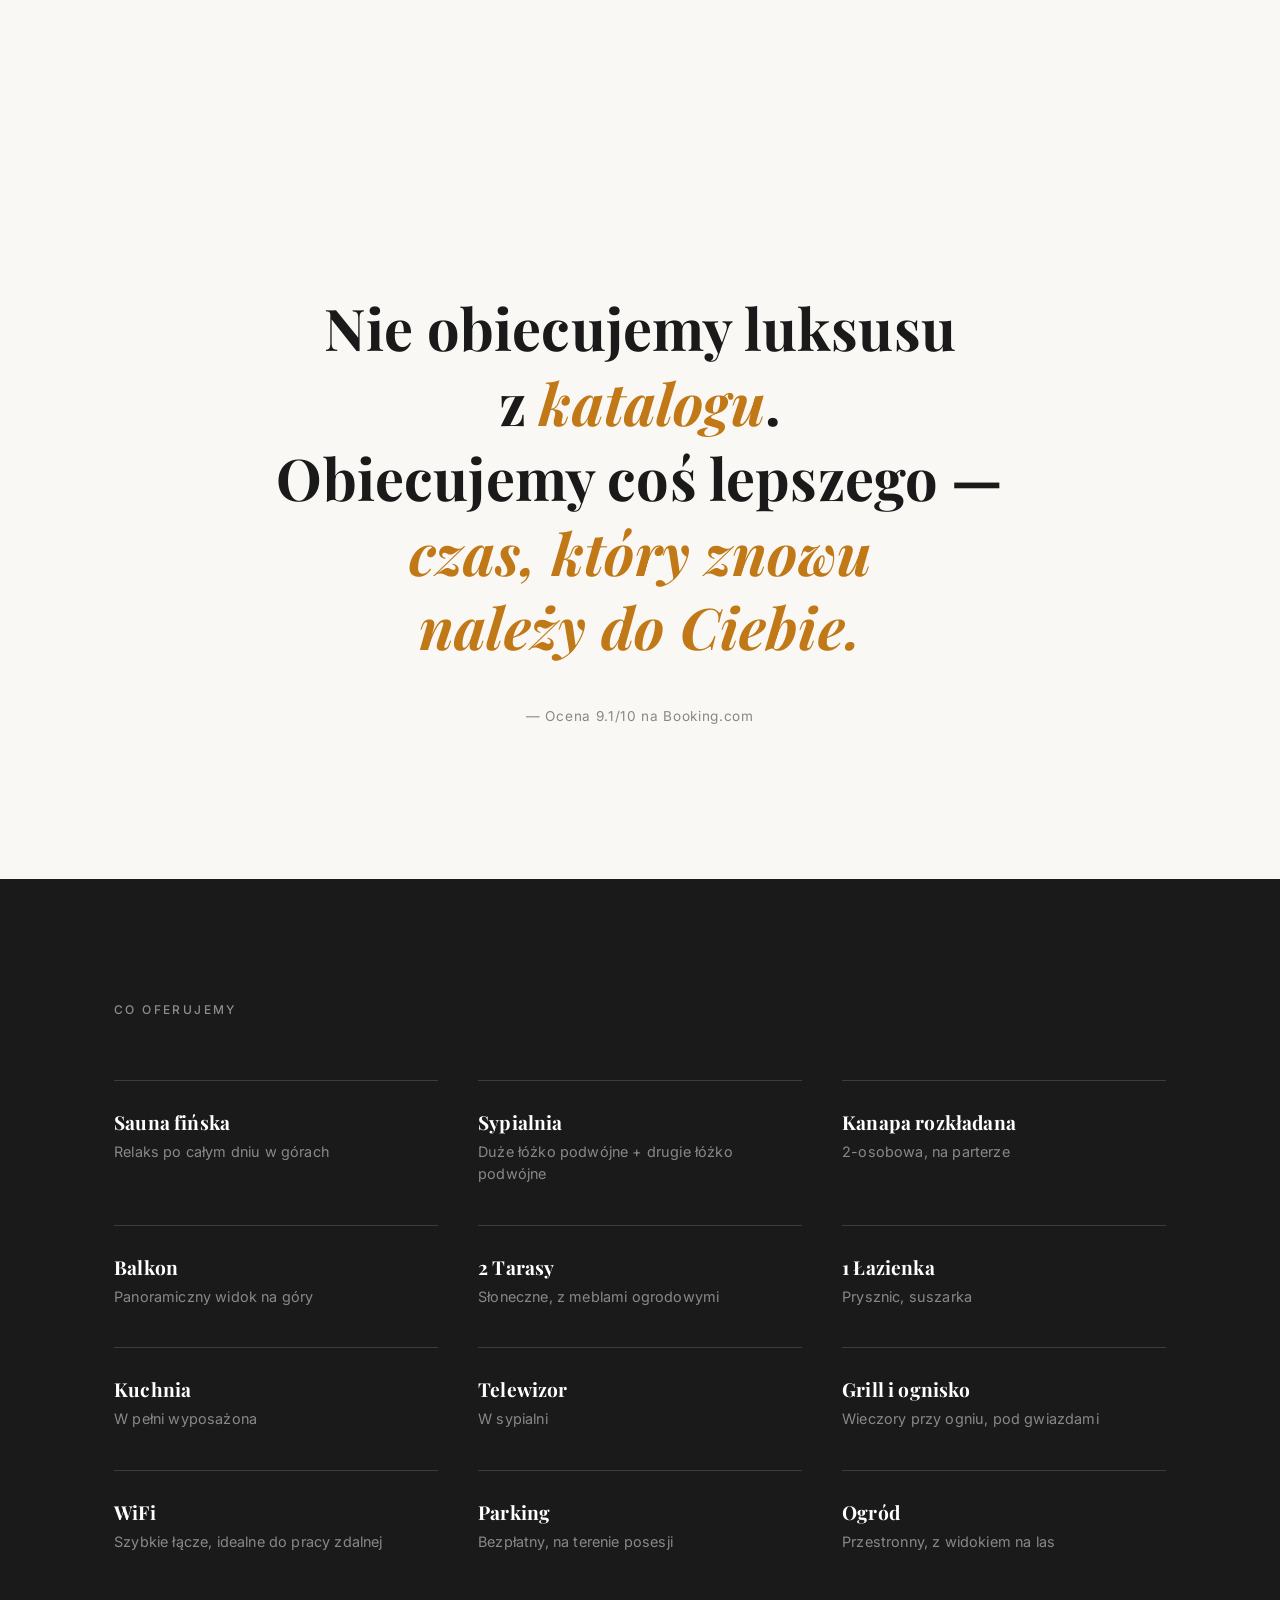
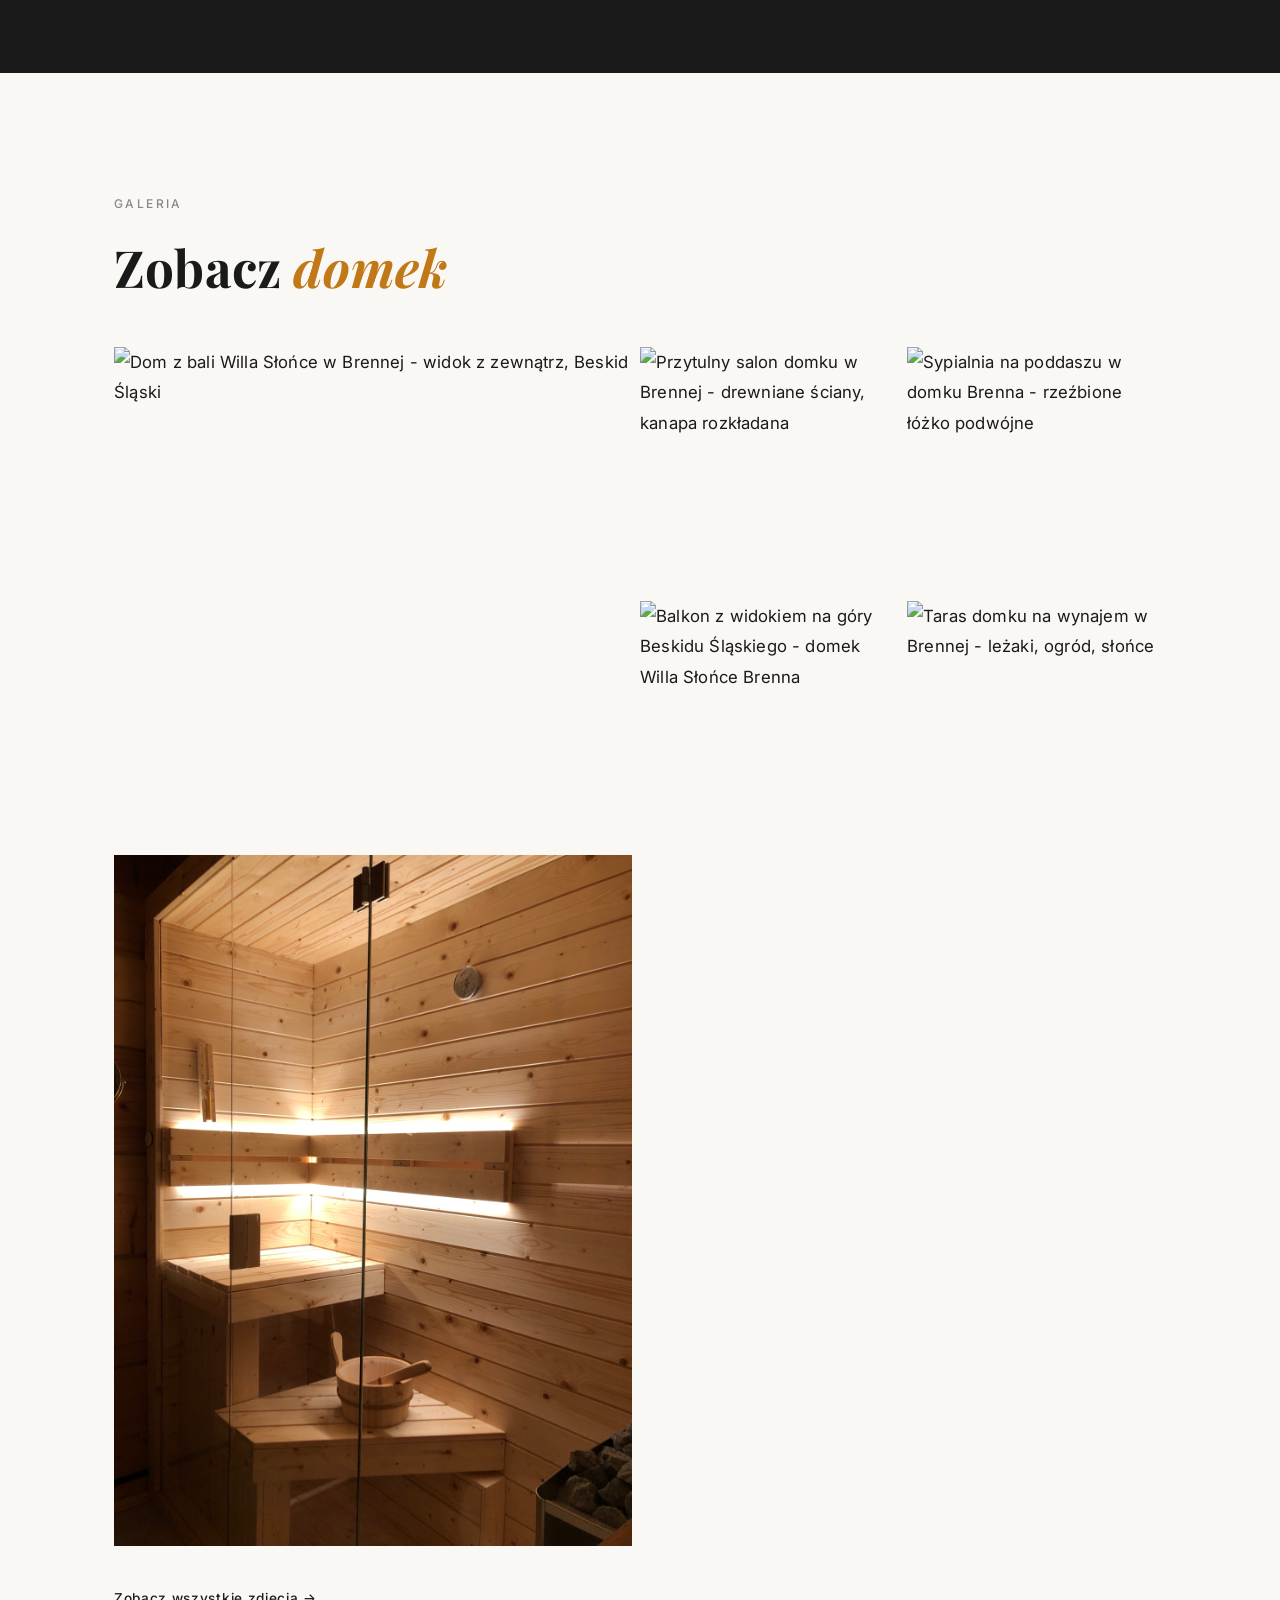
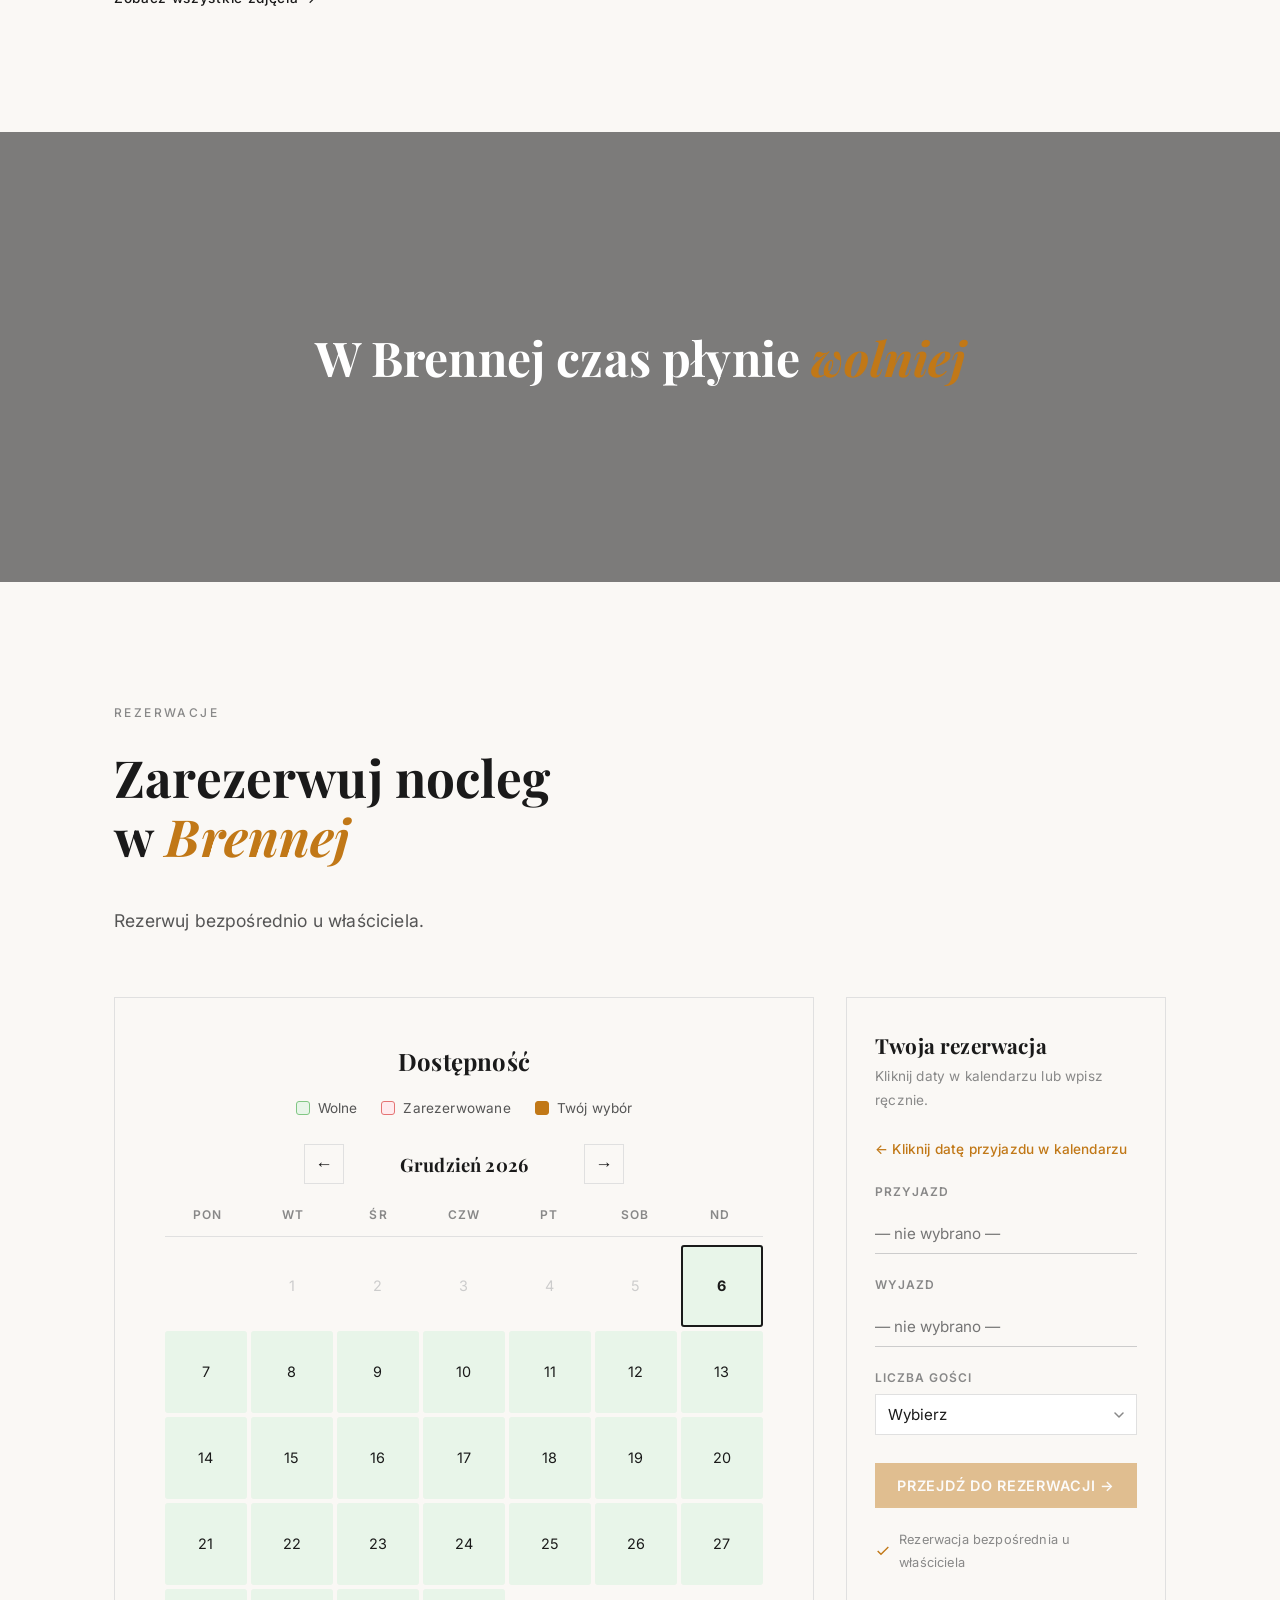
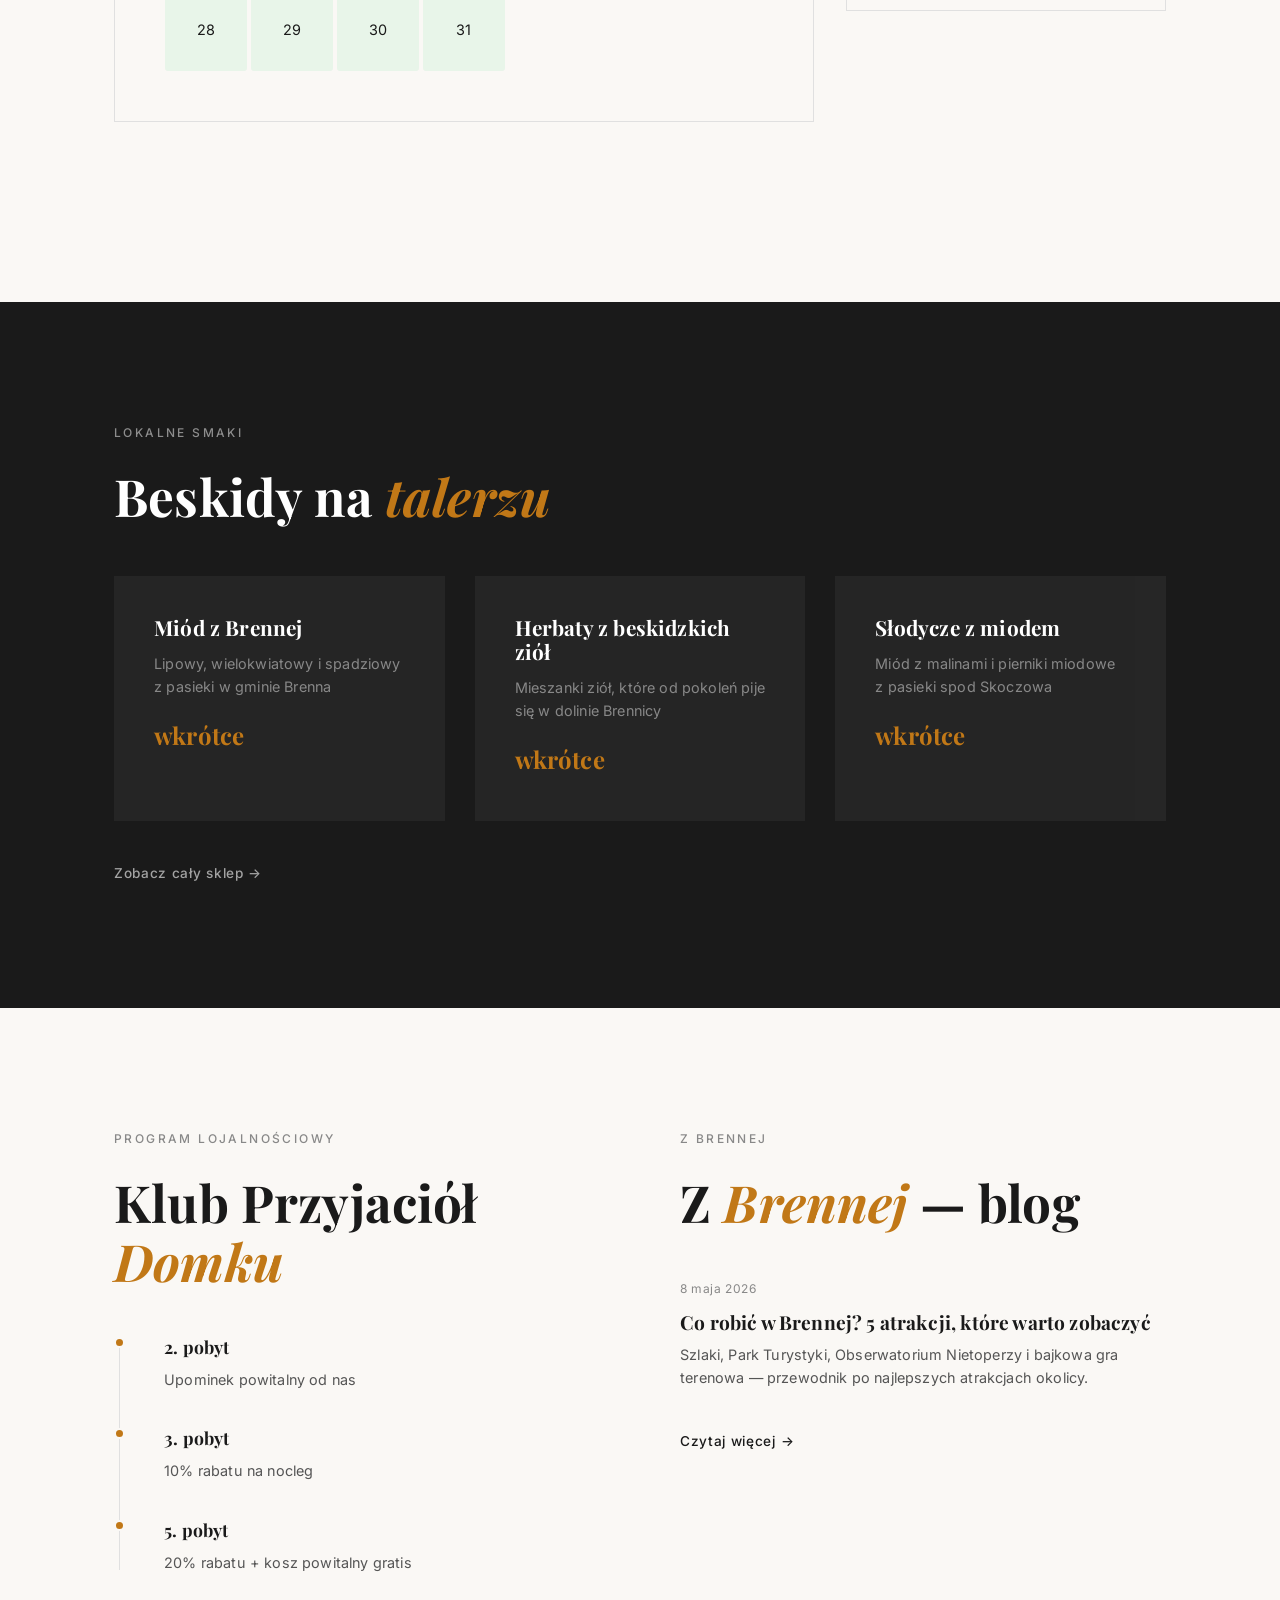
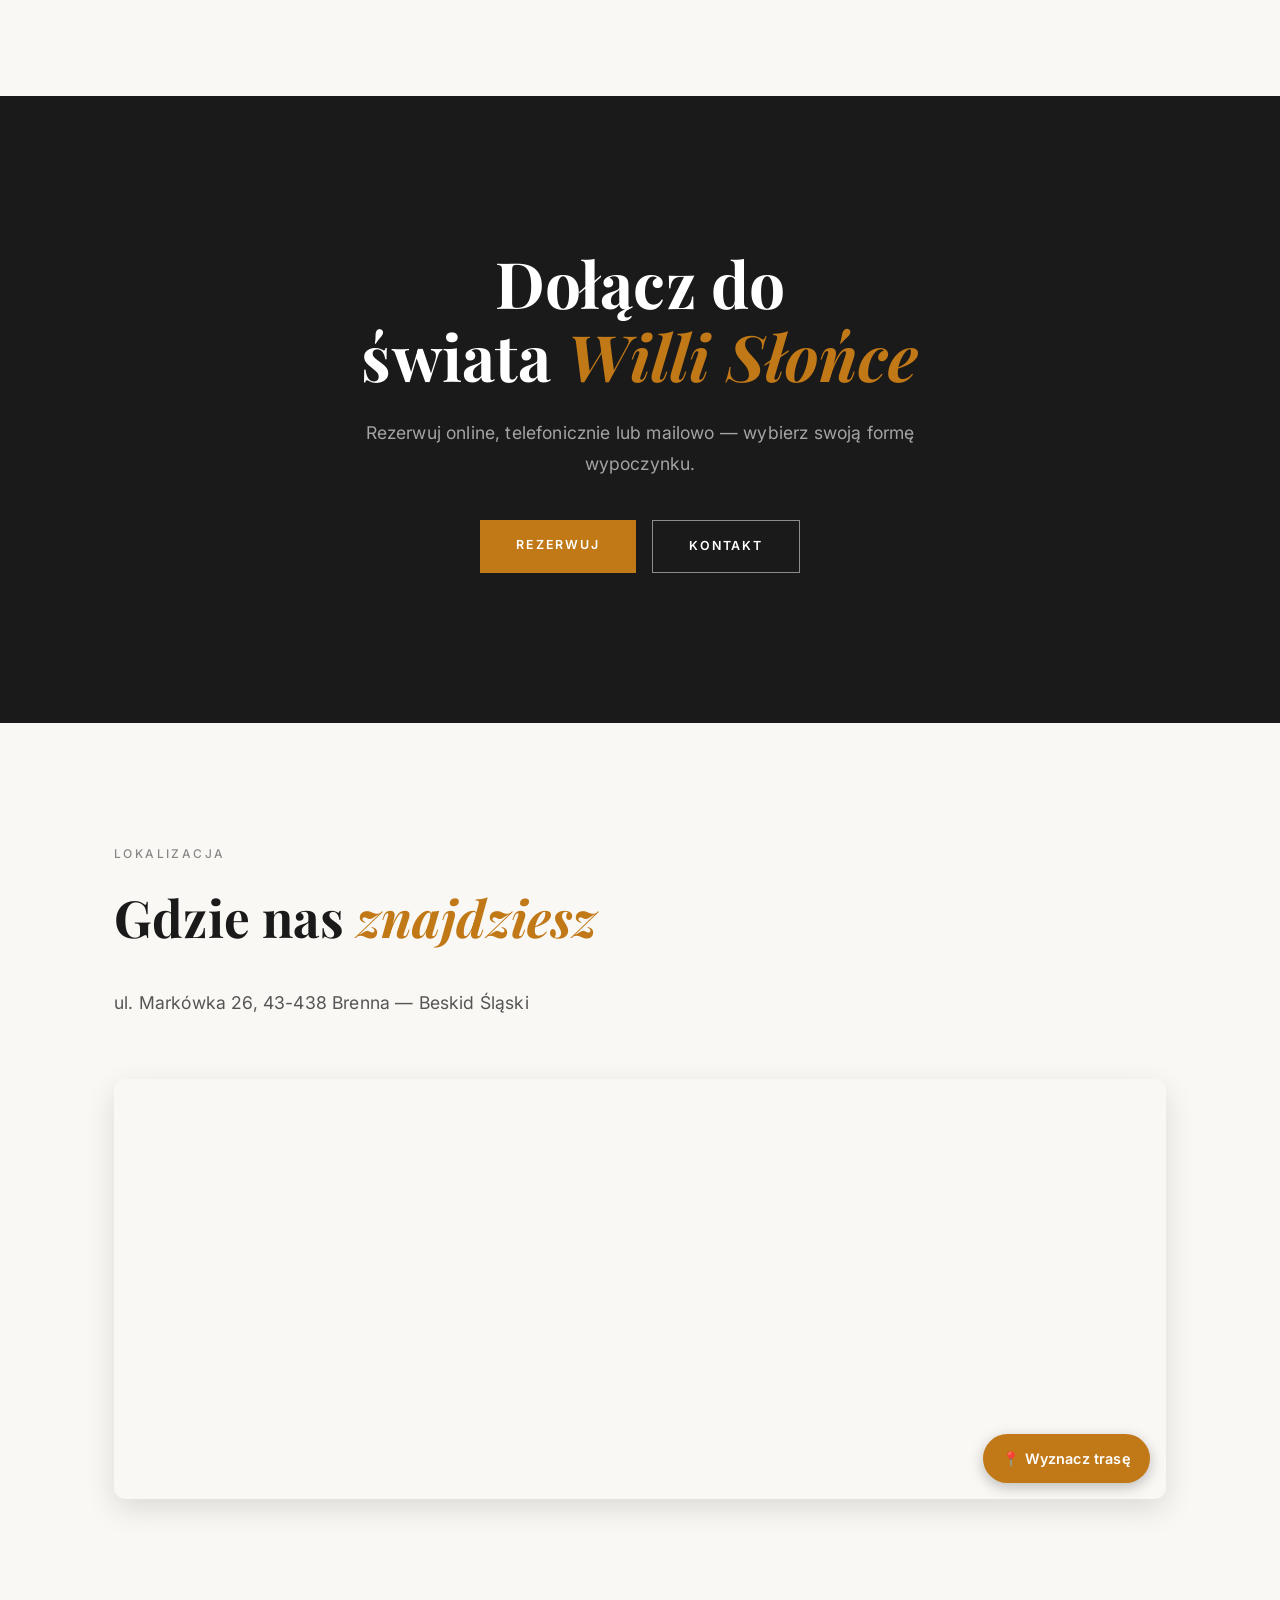
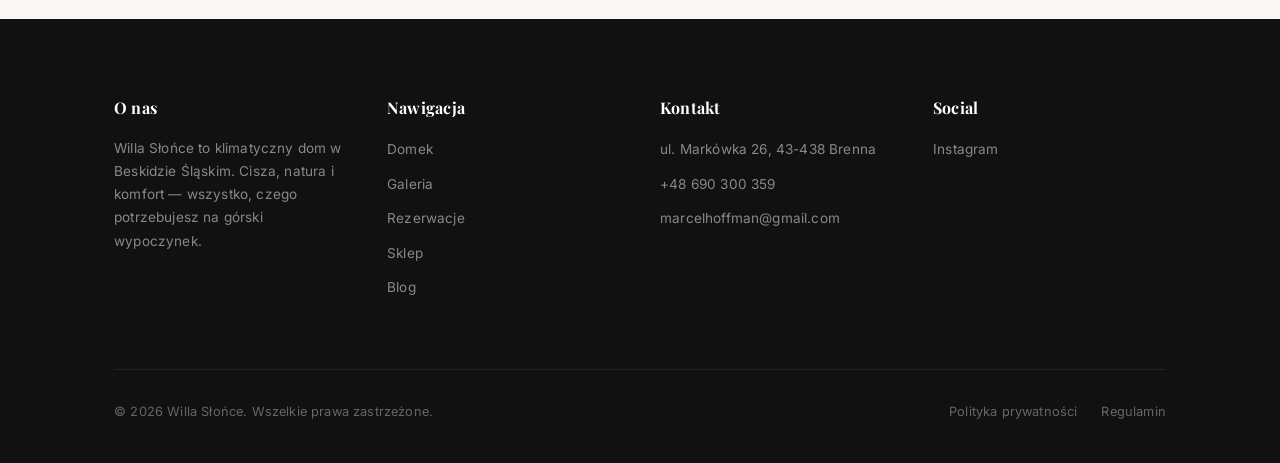
==== commit cd3aaa57: "SEO: usunięta ocena z Booking i starRating z danych strukturalnych (zasady Google, brak źródła liczb" ====
--- a/index.html
+++ b/index.html
@@ -3,14 +3,14 @@
 <head>
     <meta charset="UTF-8">
     <meta name="viewport" content="width=device-width, initial-scale=1.0">
-    <title>Domek z Sauną w Brennej - Willa Słońce | Noclegi Beskid Śląski</title>
-    <meta name="description" content="Domek z sauną w Brennej, Beskid Śląski. Noclegi do 6 osób, 2 tarasy, balkon z widokiem na góry. Dom z bali, wynajem bezpośrednio u właściciela. Od 350 zł/noc.">
+    <title>Domek Brenna z sauną - Willa Słońce | Beskid Śląski</title>
+    <meta name="description" content="Domek Brenna z sauną fińską w Beskidzie Śląskim. Domek na wynajem w górach dla 6 osób: 2 tarasy, balkon z widokiem na góry. Rezerwacja u właściciela.">
     <meta name="keywords" content="domek brenna, noclegi brenna, sauna brenna, dom z bali wynajem, domek na wynajem, noclegi góry, nocleg beskidy, domek w górach beskidach, wynajem domku z sauną, agroturystyka brenna, beskid śląski noclegi">
     <meta name="robots" content="index, follow">
     <link rel="canonical" href="https://willaslonce.pl/">
 
     <!-- Open Graph -->
-    <meta property="og:title" content="Domek z Sauną w Brennej - Willa Słońce | Noclegi Beskid Śląski">
+    <meta property="og:title" content="Domek Brenna z sauną - Willa Słońce | Beskid Śląski">
     <meta property="og:description" content="Klimatyczny domek z sauną w Brennej, Beskid Śląski. Do 6 osób, 2 tarasy, balkon z widokiem na góry. Rezerwuj bezpośrednio u właściciela.">
     <meta property="og:image" content="https://willaslonce.pl/img/sauna-zewnatrz.jpg">
     <meta property="og:url" content="https://willaslonce.pl/">
@@ -32,6 +32,7 @@
         "@context": "https://schema.org",
         "@type": "LodgingBusiness",
         "name": "Willa Słońce",
+        "alternateName": ["Domek Brenna", "Willa Słońce Brenna"],
         "description": "Klimatyczny domek w Beskidzie Śląskim. Sauna, 2 tarasy, balkon z widokiem na góry. Do 6 osób.",
         "url": "https://willaslonce.pl",
         "image": "https://willaslonce.pl/img/sauna-zewnatrz.jpg",
@@ -50,13 +51,7 @@
         },
         "telephone": "+48 690 300 359",
         "email": "marcelhoffman@gmail.com",
-        "priceRange": "350-550 PLN/noc",
-        "aggregateRating": {
-            "@type": "AggregateRating",
-            "ratingValue": "9.1",
-            "bestRating": "10",
-            "ratingCount": "87"
-        },
+        "priceRange": "468-1600 PLN/noc",
         "amenityFeature": [
             {"@type": "LocationFeatureSpecification", "name": "Sauna fińska", "value": true},
             {"@type": "LocationFeatureSpecification", "name": "WiFi", "value": true},
@@ -68,7 +63,6 @@
             {"@type": "LocationFeatureSpecification", "name": "Kuchnia w pełni wyposażona", "value": true},
             {"@type": "LocationFeatureSpecification", "name": "Ognisko", "value": true}
         ],
-        "starRating": {"@type": "Rating", "ratingValue": "4"},
         "numberOfRooms": 1,
         "checkinTime": "T15:00",
         "checkoutTime": "T11:00",
@@ -77,39 +71,6 @@
     }
     </script>
 
-    <!-- Schema.org FAQPage -->
-    <script type="application/ld+json">
-    {
-        "@context": "https://schema.org",
-        "@type": "FAQPage",
-        "mainEntity": [
-            {
-                "@type": "Question",
-                "name": "Ile kosztuje nocleg w Willi Słońce?",
-                "acceptedAnswer": {
-                    "@type": "Answer",
-                    "text": "Ceny zaczynają się od 350 zł/noc w niskim sezonie (pon-czw, IX-V). W weekendy 450 zł/noc, w wysokim sezonie (ferie, święta, VII-VIII) 550 zł/noc."
-                }
-            },
-            {
-                "@type": "Question",
-                "name": "Czy domek ma saunę?",
-                "acceptedAnswer": {
-                    "@type": "Answer",
-                    "text": "Tak, domek posiada saunę fińską dostępną dla gości bez dodatkowych opłat."
-                }
-            },
-            {
-                "@type": "Question",
-                "name": "Ile osób może nocować w domku?",
-                "acceptedAnswer": {
-                    "@type": "Answer",
-                    "text": "Domek posiada sypialnię z dwoma łóżkami podwójnymi oraz kanapę rozkładaną na parterze. Może pomieścić do 6 osób."
-                }
-            }
-        ]
-    }
-    </script>
 </head>
 <body>
 
@@ -200,7 +161,7 @@
                 <div class="about-text animate-on-scroll">
                     <span class="section-label">O miejscu</span>
                     <h2 class="section-heading">Domek na wynajem<br>w <em class="accent">Brennej</em></h2>
-                    <p>Są takie miejsca, do których wraca się nie dlatego, że trzeba, ale dlatego, że ciało samo o nich przypomina. Domek w Brennej jest właśnie taki.</p>
+                    <p>Są takie miejsca, do których wraca się nie dlatego, że trzeba, ale dlatego, że ciało samo o nich przypomina. <a href="domek-na-wynajem-brenna.html">Domek w Brennej</a> jest właśnie taki.</p>
                     <p>Stoi w dolinie Brennicy, w cieniu starych świerków. Wystarczająco blisko szlaków, żeby ruszyć na Błatnią przed śniadaniem. Wystarczająco daleko od drogi, żeby zapomnieć, że gdzieś tam istnieje reszta świata.</p>
                     <p>Kiedy otworzysz drzwi, poczujesz to od razu — zapach drewna, światło wpadające przez duże okna, ciszę, która nie jest pusta, tylko pełna.</p>
                 </div>
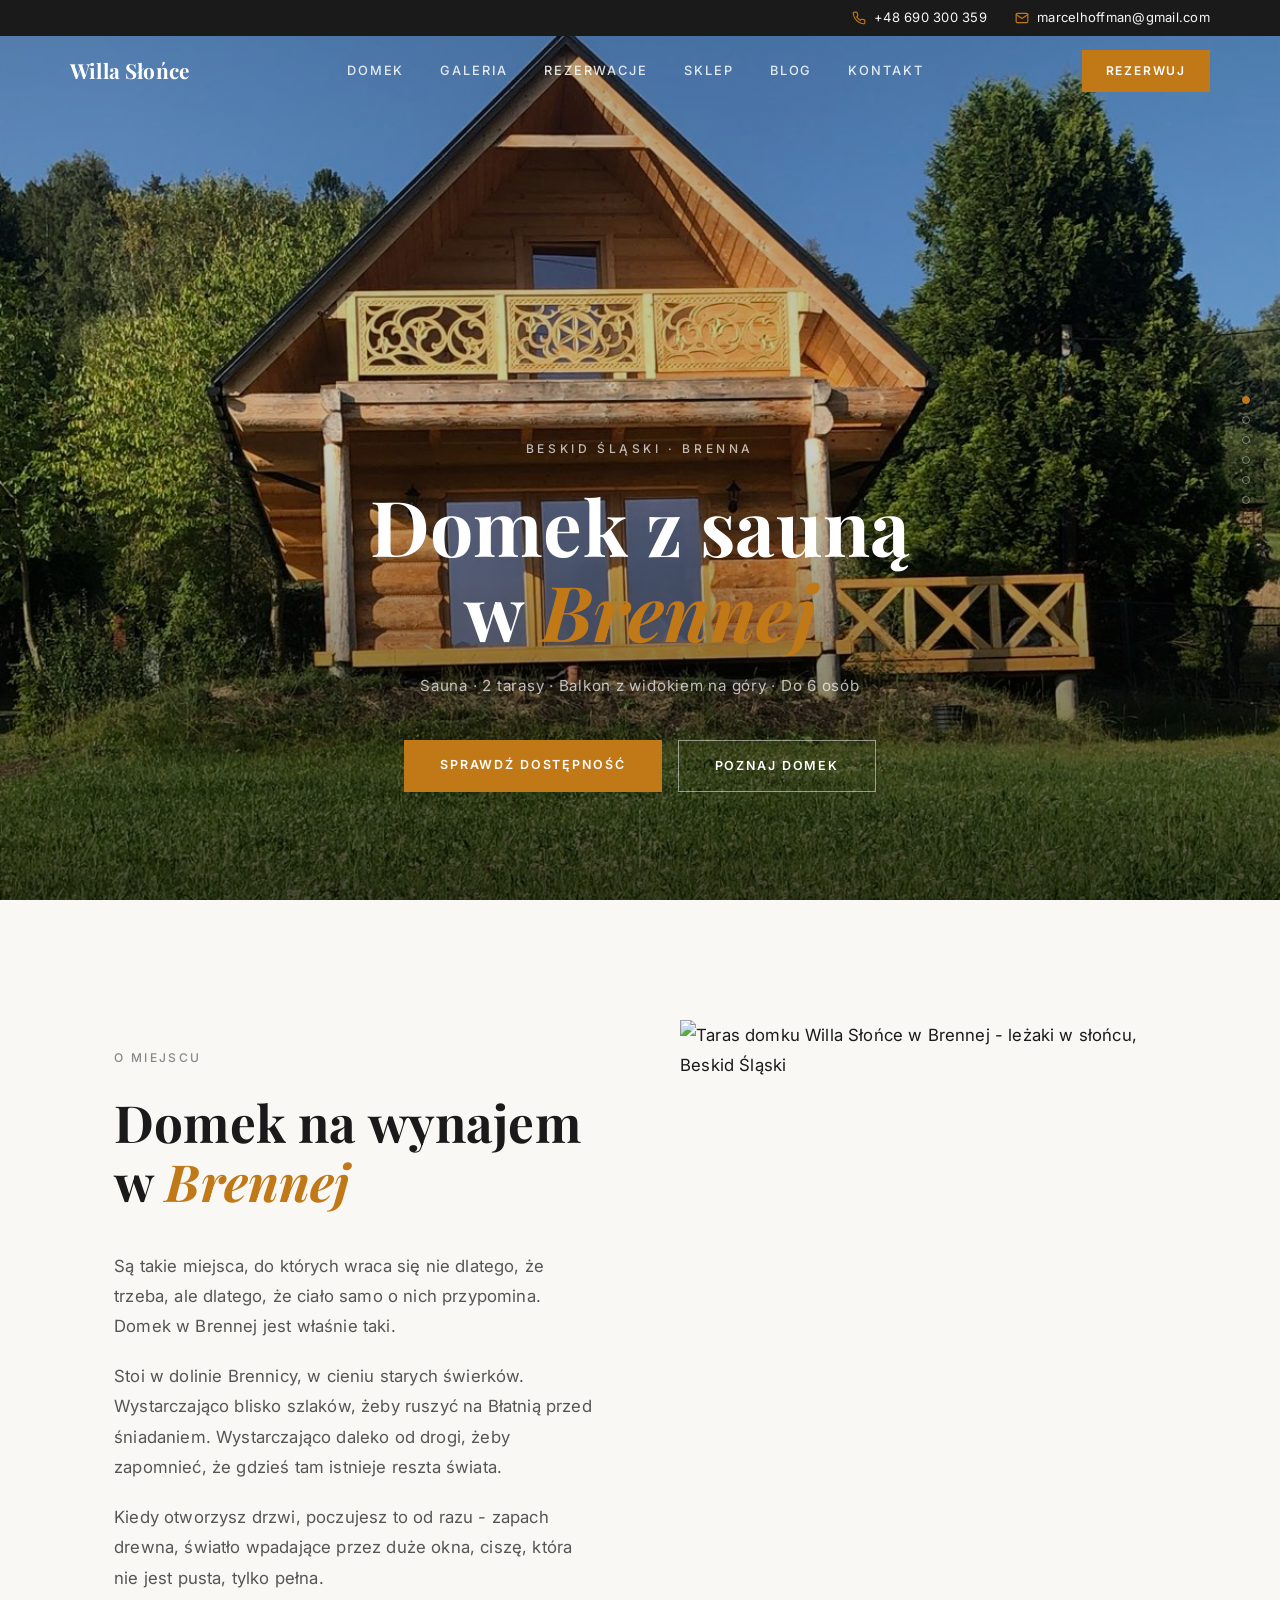
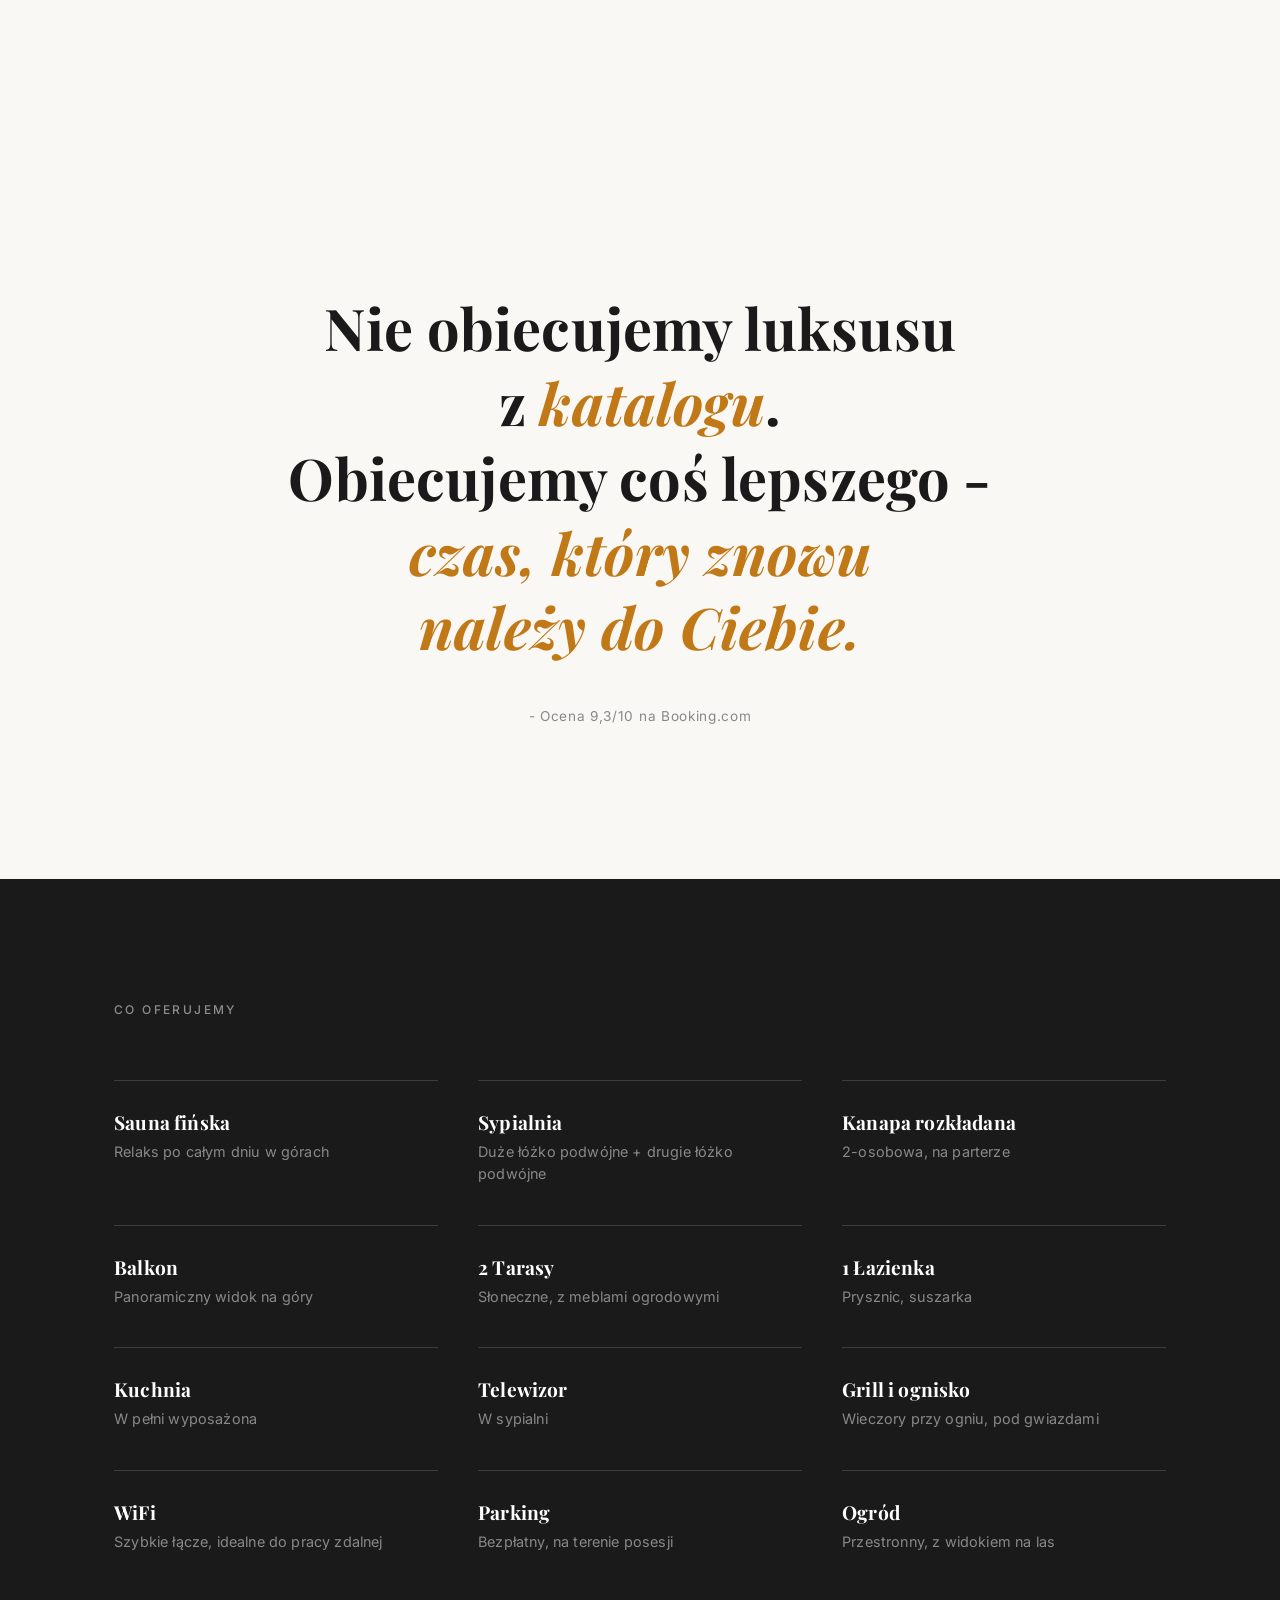
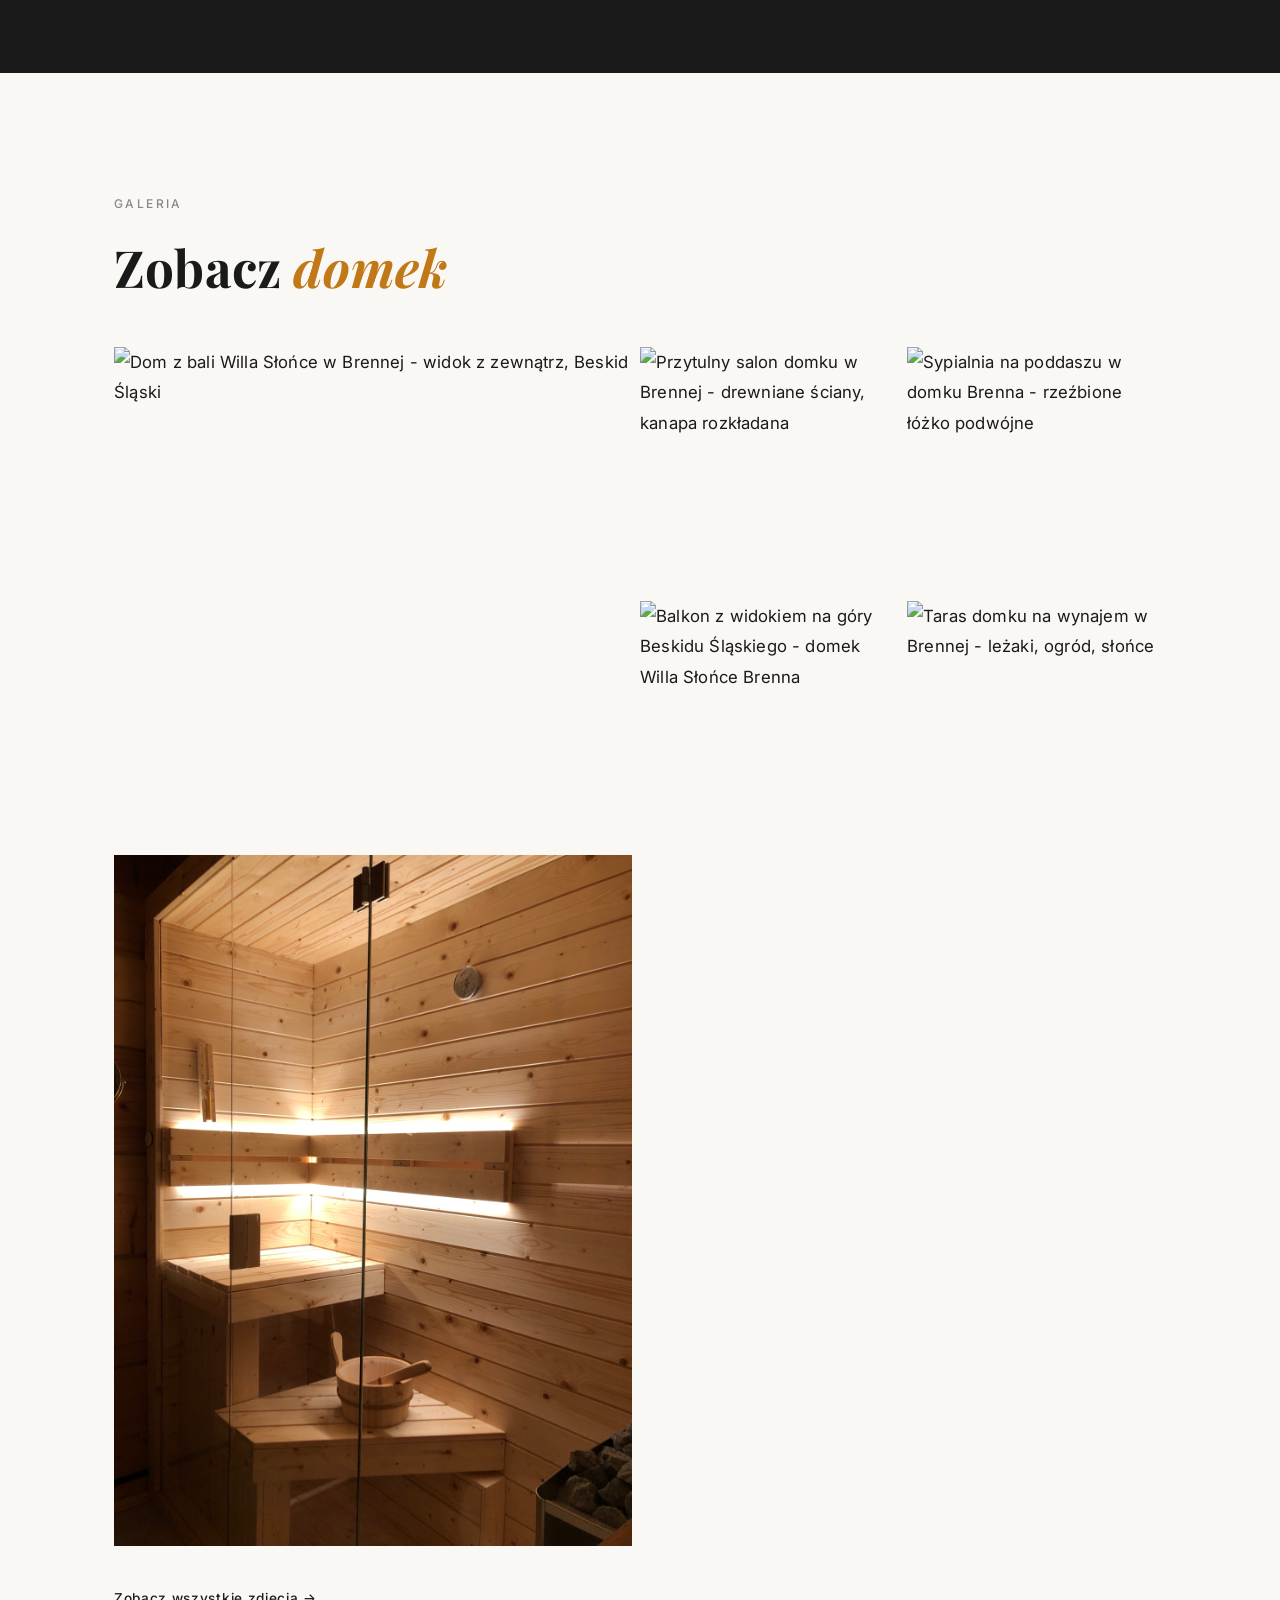
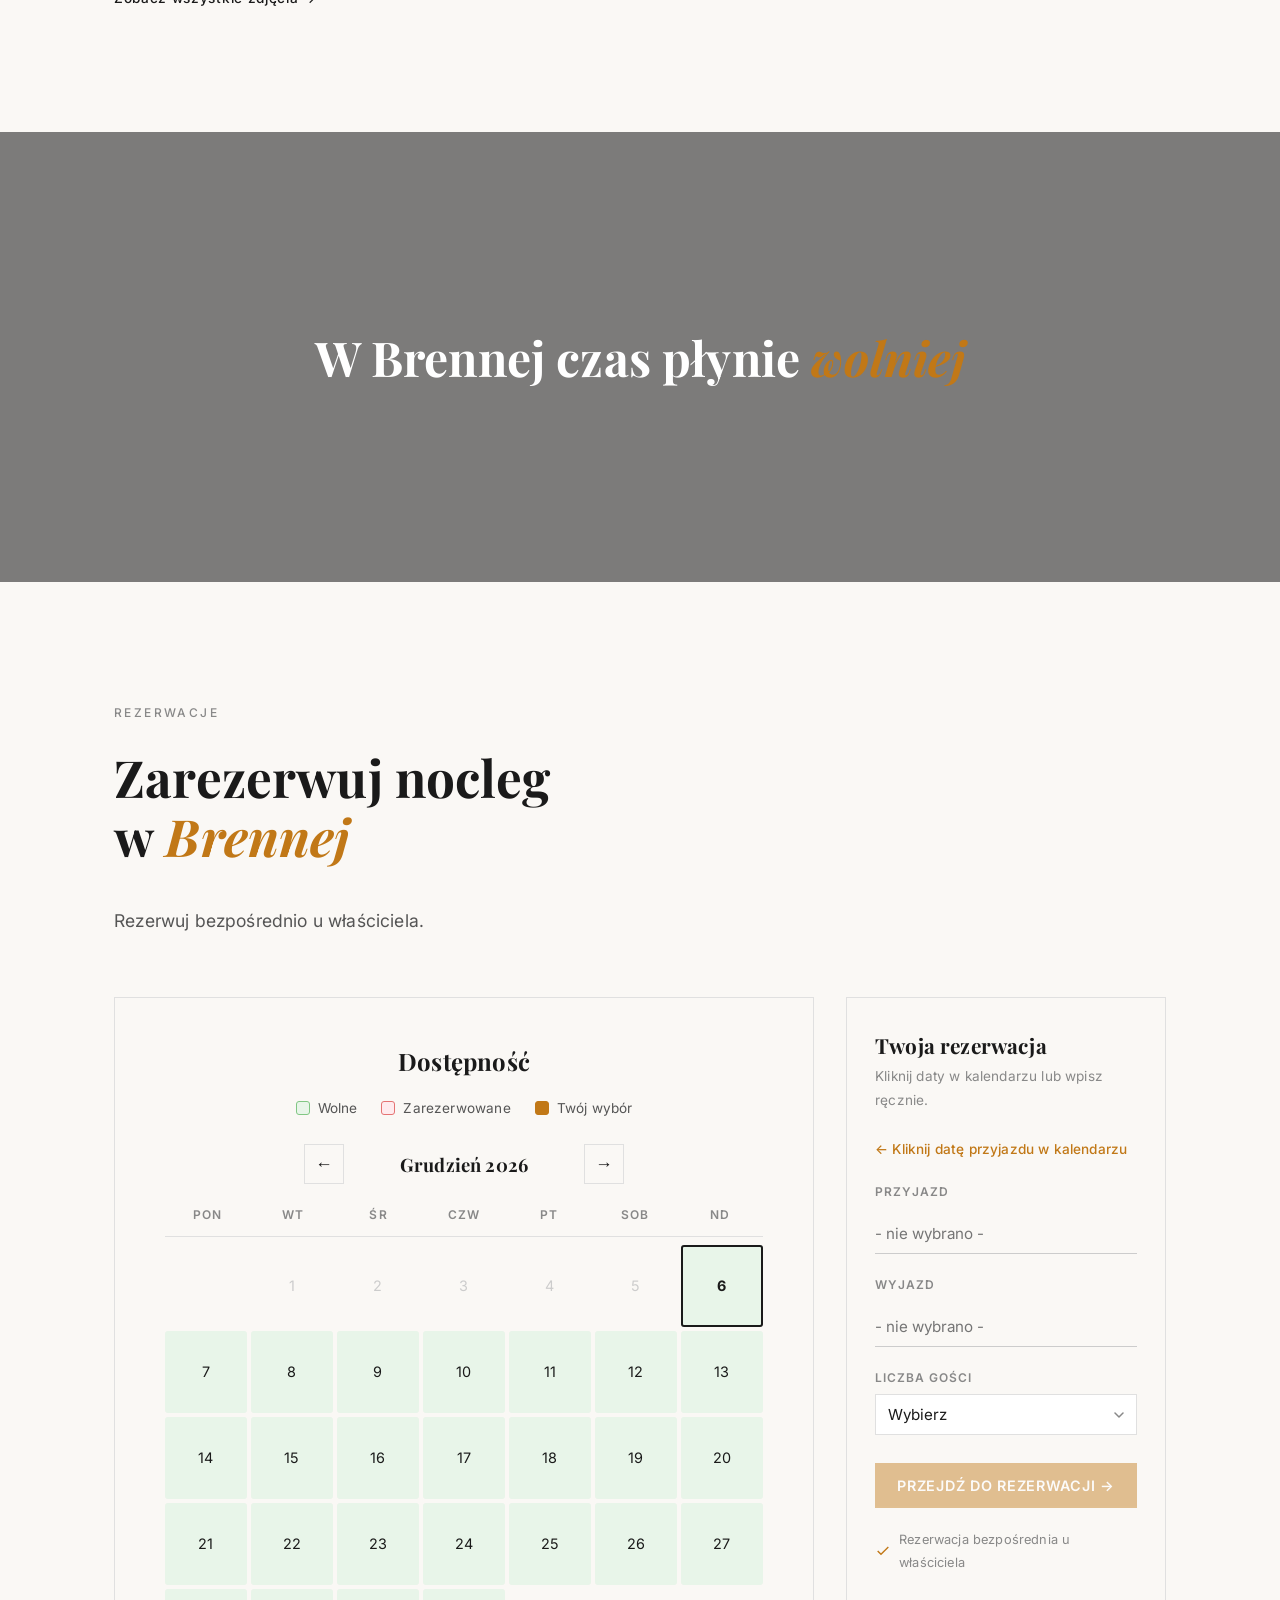
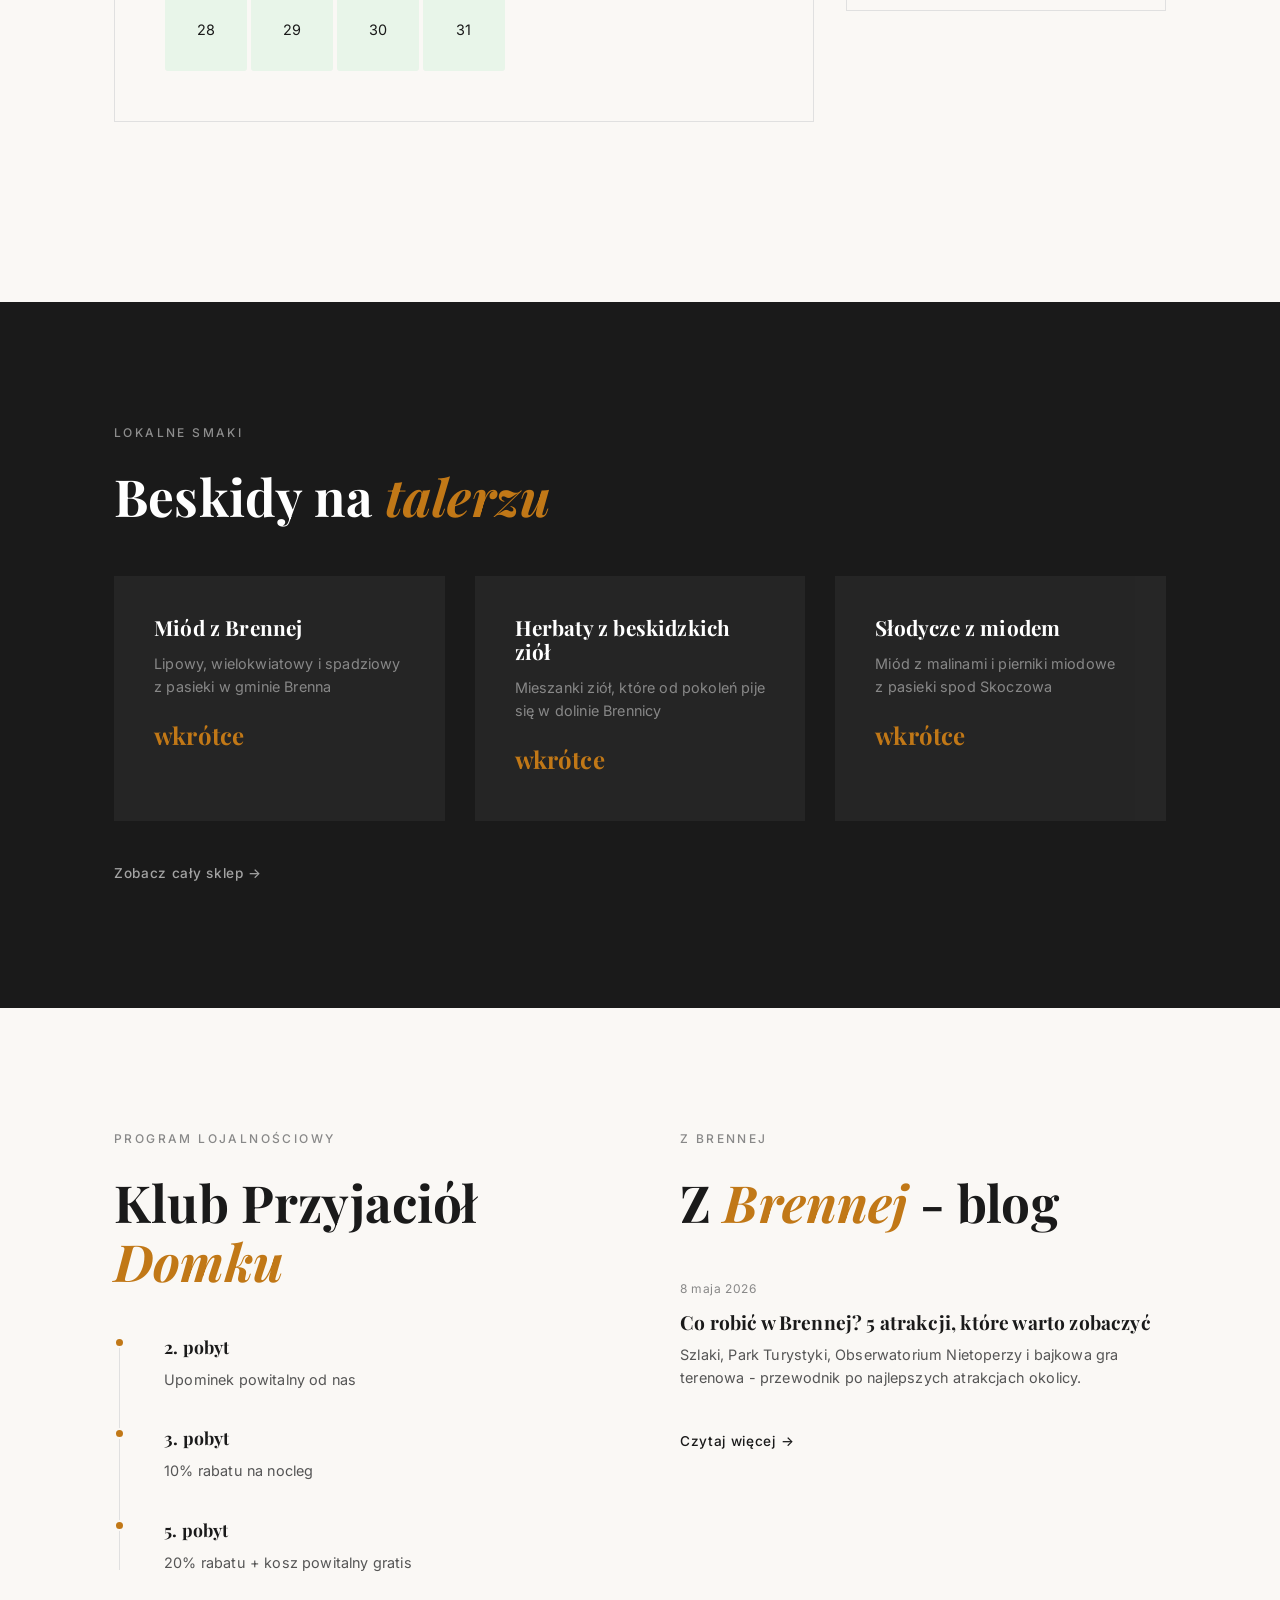
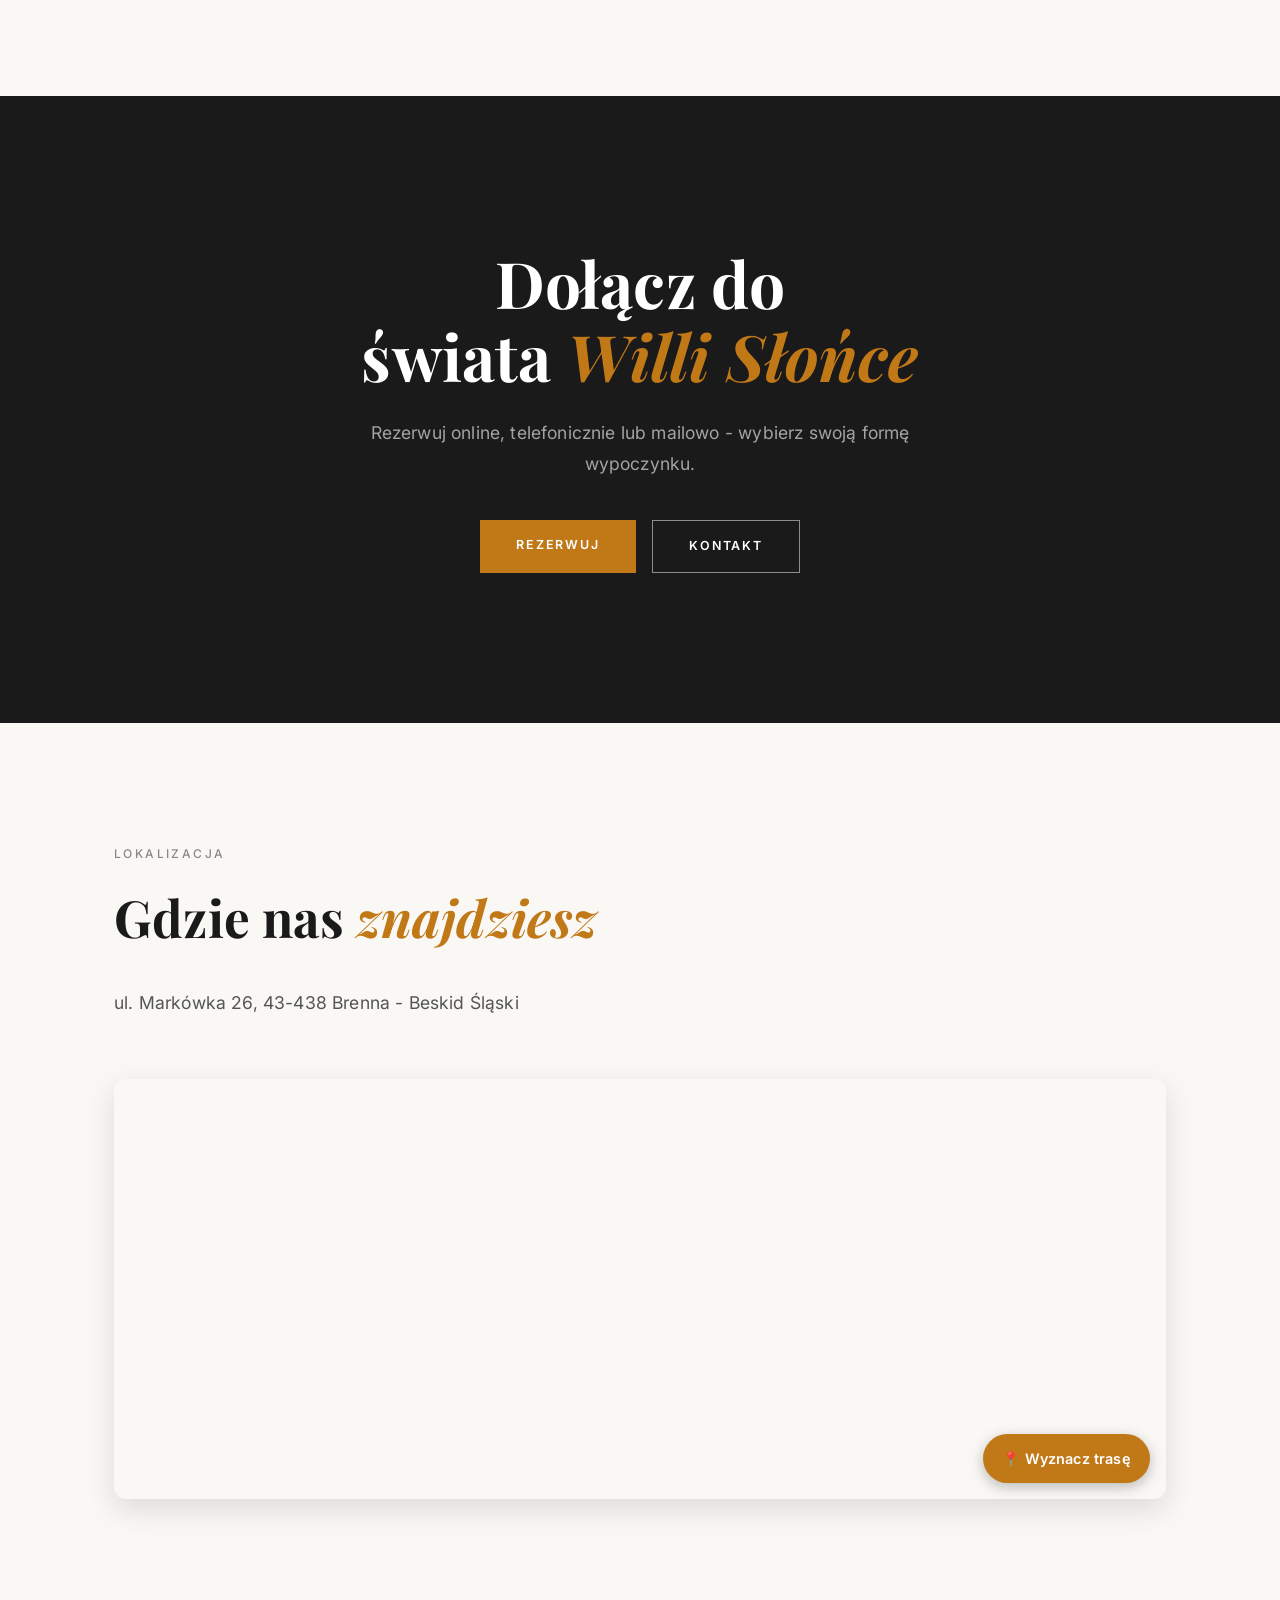
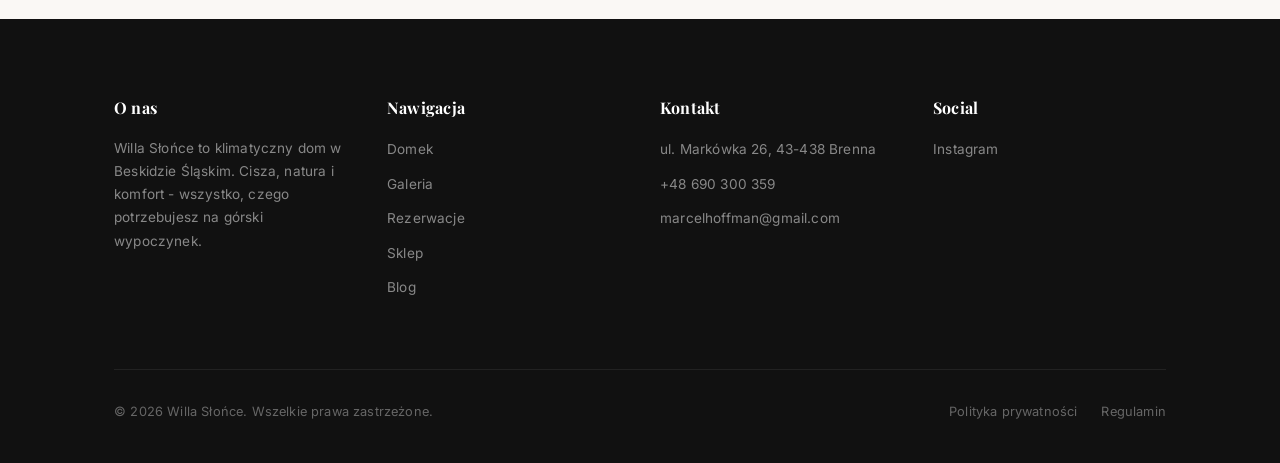
==== commit e160b89f: "Bez długich pauz na całej stronie, blokada w deployu, ocena Booking 9,3 Co-Authored-By: Claude Opus " ====
--- a/index.html
+++ b/index.html
@@ -163,7 +163,7 @@
                     <h2 class="section-heading">Domek na wynajem<br>w <em class="accent">Brennej</em></h2>
                     <p>Są takie miejsca, do których wraca się nie dlatego, że trzeba, ale dlatego, że ciało samo o nich przypomina. <a href="domek-na-wynajem-brenna.html">Domek w Brennej</a> jest właśnie taki.</p>
                     <p>Stoi w dolinie Brennicy, w cieniu starych świerków. Wystarczająco blisko szlaków, żeby ruszyć na Błatnią przed śniadaniem. Wystarczająco daleko od drogi, żeby zapomnieć, że gdzieś tam istnieje reszta świata.</p>
-                    <p>Kiedy otworzysz drzwi, poczujesz to od razu — zapach drewna, światło wpadające przez duże okna, ciszę, która nie jest pusta, tylko pełna.</p>
+                    <p>Kiedy otworzysz drzwi, poczujesz to od razu - zapach drewna, światło wpadające przez duże okna, ciszę, która nie jest pusta, tylko pełna.</p>
                 </div>
                 <div class="about-image animate-on-scroll delay-2">
                     <img src="https://a0.muscache.com/im/pictures/hosting/Hosting-1235657528535677832/original/d402f7d7-7d2a-4953-8fc4-aac90db4993e.jpeg" alt="Taras domku Willa Słońce w Brennej - leżaki w słońcu, Beskid Śląski" loading="lazy">
@@ -176,8 +176,8 @@
     <section class="section section-light section-quote" id="cytat">
         <div class="container">
             <blockquote class="big-quote animate-on-scroll">
-                <p>Nie obiecujemy luksusu<br>z <em class="accent">katalogu</em>.<br>Obiecujemy coś lepszego —<br><em class="accent">czas, który znowu<br>należy do Ciebie.</em></p>
-                <cite>— Ocena 9.1/10 na Booking.com</cite>
+                <p>Nie obiecujemy luksusu<br>z <em class="accent">katalogu</em>.<br>Obiecujemy coś lepszego -<br><em class="accent">czas, który znowu<br>należy do Ciebie.</em></p>
+                <cite>- Ocena 9,3/10 na Booking.com</cite>
             </blockquote>
         </div>
     </section>
@@ -268,7 +268,7 @@
         </div>
     </section>
 
-    <!-- PRZERWA — ZDJĘCIE NA CAŁĄ SZEROKOŚĆ -->
+    <!-- PRZERWA - ZDJĘCIE NA CAŁĄ SZEROKOŚĆ -->
     <section class="parallax-break parallax" id="parallax-break">
         <div class="parallax-bg" style="background-image: url('https://a0.muscache.com/im/pictures/hosting/Hosting-1235657528535677832/original/3d8f7c0b-b641-4830-b3a6-f7a1aa600ec3.jpeg')"></div>
         <div class="parallax-overlay"></div>
@@ -318,11 +318,11 @@
                     <form id="bookingForm" novalidate>
                         <div class="form-group booking-panel-field">
                             <label for="checkIn">Przyjazd</label>
-                            <input type="text" id="checkIn" name="checkIn" placeholder="— nie wybrano —" readonly>
+                            <input type="text" id="checkIn" name="checkIn" placeholder="- nie wybrano -" readonly>
                         </div>
                         <div class="form-group booking-panel-field">
                             <label for="checkOut">Wyjazd</label>
-                            <input type="text" id="checkOut" name="checkOut" placeholder="— nie wybrano —" readonly>
+                            <input type="text" id="checkOut" name="checkOut" placeholder="- nie wybrano -" readonly>
                         </div>
                         <div class="form-group booking-panel-field">
                             <label for="guests">Liczba gości</label>
@@ -409,12 +409,12 @@
                 </div>
                 <div class="split-right animate-on-scroll delay-2">
                     <span class="section-label">Z Brennej</span>
-                    <h2 class="section-heading">Z <em class="accent">Brennej</em> — blog</h2>
+                    <h2 class="section-heading">Z <em class="accent">Brennej</em> - blog</h2>
                     <div class="blog-cards">
                         <article class="blog-card">
                             <span class="blog-date">8 maja 2026</span>
                             <h3 class="blog-title"><a href="blog/co-robic-w-brennej.html">Co robić w Brennej? 5 atrakcji, które warto zobaczyć</a></h3>
-                            <p class="blog-excerpt">Szlaki, Park Turystyki, Obserwatorium Nietoperzy i bajkowa gra terenowa — przewodnik po najlepszych atrakcjach okolicy.</p>
+                            <p class="blog-excerpt">Szlaki, Park Turystyki, Obserwatorium Nietoperzy i bajkowa gra terenowa - przewodnik po najlepszych atrakcjach okolicy.</p>
                         </article>
                     </div>
                     <a href="blog.html" class="link-arrow">Czytaj więcej &rarr;</a>
@@ -427,7 +427,7 @@
     <section class="section section-dark section-cta" id="cta">
         <div class="container">
             <h2 class="cta-heading animate-on-scroll">Dołącz do<br>świata <em class="accent">Willi Słońce</em></h2>
-            <p class="cta-subtext animate-on-scroll delay-1">Rezerwuj online, telefonicznie lub mailowo — wybierz swoją formę wypoczynku.</p>
+            <p class="cta-subtext animate-on-scroll delay-1">Rezerwuj online, telefonicznie lub mailowo - wybierz swoją formę wypoczynku.</p>
             <div class="cta-buttons animate-on-scroll delay-2">
                 <a href="#rezerwacje" class="btn btn-primary">Rezerwuj</a>
                 <a href="#footer" class="btn btn-outline-white">Kontakt</a>
@@ -440,11 +440,11 @@
         <div class="container">
             <span class="section-label animate-on-scroll">Lokalizacja</span>
             <h2 class="section-heading animate-on-scroll">Gdzie nas <em class="accent">znajdziesz</em></h2>
-            <p class="section-subtext animate-on-scroll">ul. Markówka 26, 43-438 Brenna — Beskid Śląski</p>
+            <p class="section-subtext animate-on-scroll">ul. Markówka 26, 43-438 Brenna - Beskid Śląski</p>
             <div class="map-embed animate-on-scroll">
                 <iframe
                     src="https://maps.google.com/maps?q=ul.%20Mark%C3%B3wka%2026%2C%2043-438%20Brenna&z=15&hl=pl&output=embed"
-                    title="Mapa — Willa Słońce, ul. Markówka 26, Brenna"
+                    title="Mapa - Willa Słońce, ul. Markówka 26, Brenna"
                     width="100%" height="420"
                     loading="lazy" allowfullscreen
                     referrerpolicy="no-referrer-when-downgrade"></iframe>
@@ -461,7 +461,7 @@
             <div class="footer-grid">
                 <div class="footer-col">
                     <h4 class="footer-heading">O nas</h4>
-                    <p class="footer-text">Willa Słońce to klimatyczny dom w Beskidzie Śląskim. Cisza, natura i komfort — wszystko, czego potrzebujesz na górski wypoczynek.</p>
+                    <p class="footer-text">Willa Słońce to klimatyczny dom w Beskidzie Śląskim. Cisza, natura i komfort - wszystko, czego potrzebujesz na górski wypoczynek.</p>
                 </div>
                 <div class="footer-col">
                     <h4 class="footer-heading">Nawigacja</h4>
--- a/css/style.css
+++ b/css/style.css
@@ -1,5 +1,5 @@
 /* =============================================
-   DOMEK BRENNA — Premium Editorial Style
+   DOMEK BRENNA - Premium Editorial Style
    Inspiracja: magazyn SIECI + góry
    ============================================= */
 
@@ -1652,7 +1652,7 @@
 }
 
 /* =====================================================
-   BOOKING WIDGET — Kalendarz + Panel obok siebie
+   BOOKING WIDGET - Kalendarz + Panel obok siebie
    ===================================================== */
 .booking-widget {
     display: grid;
@@ -1789,7 +1789,7 @@
     margin: 0;
 }
 
-/* Responsive — na mobile stack pionowo */
+/* Responsive - na mobile stack pionowo */
 @media (max-width: 900px) {
     .booking-widget {
         grid-template-columns: 1fr;
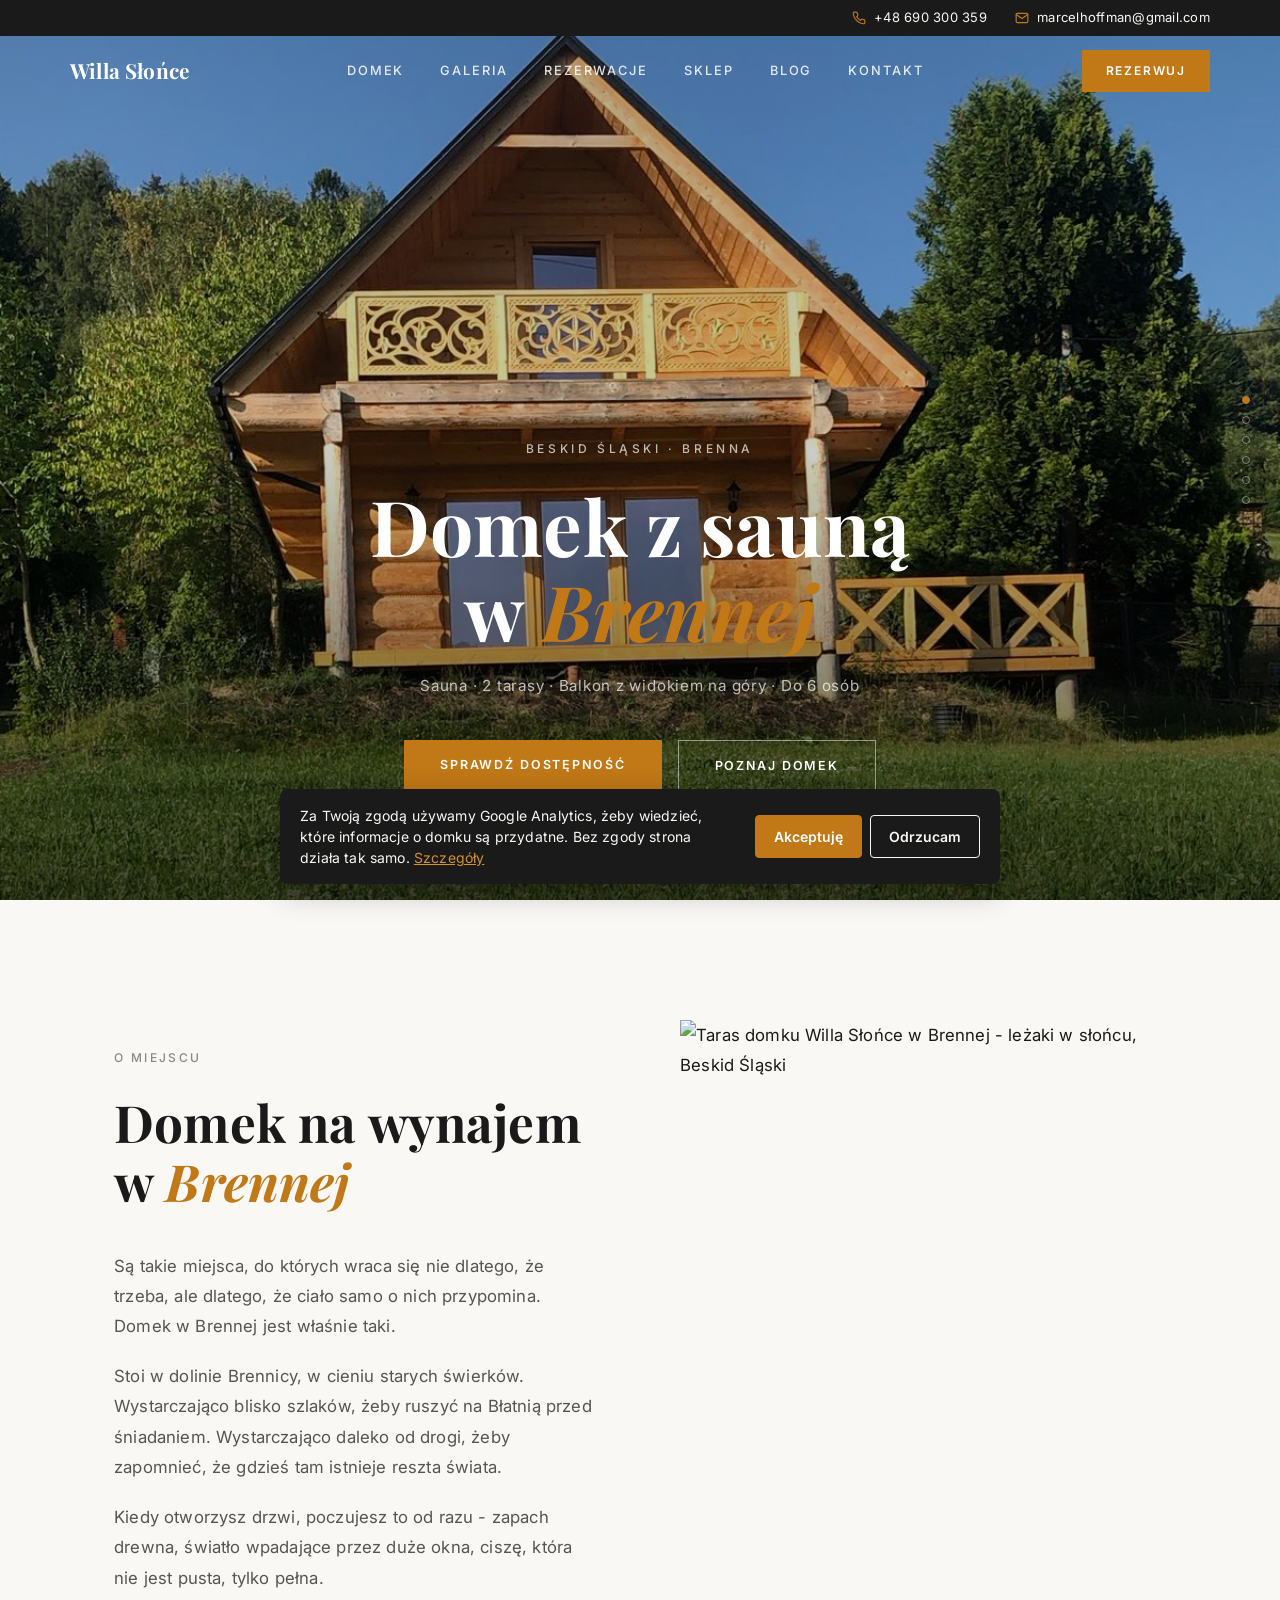
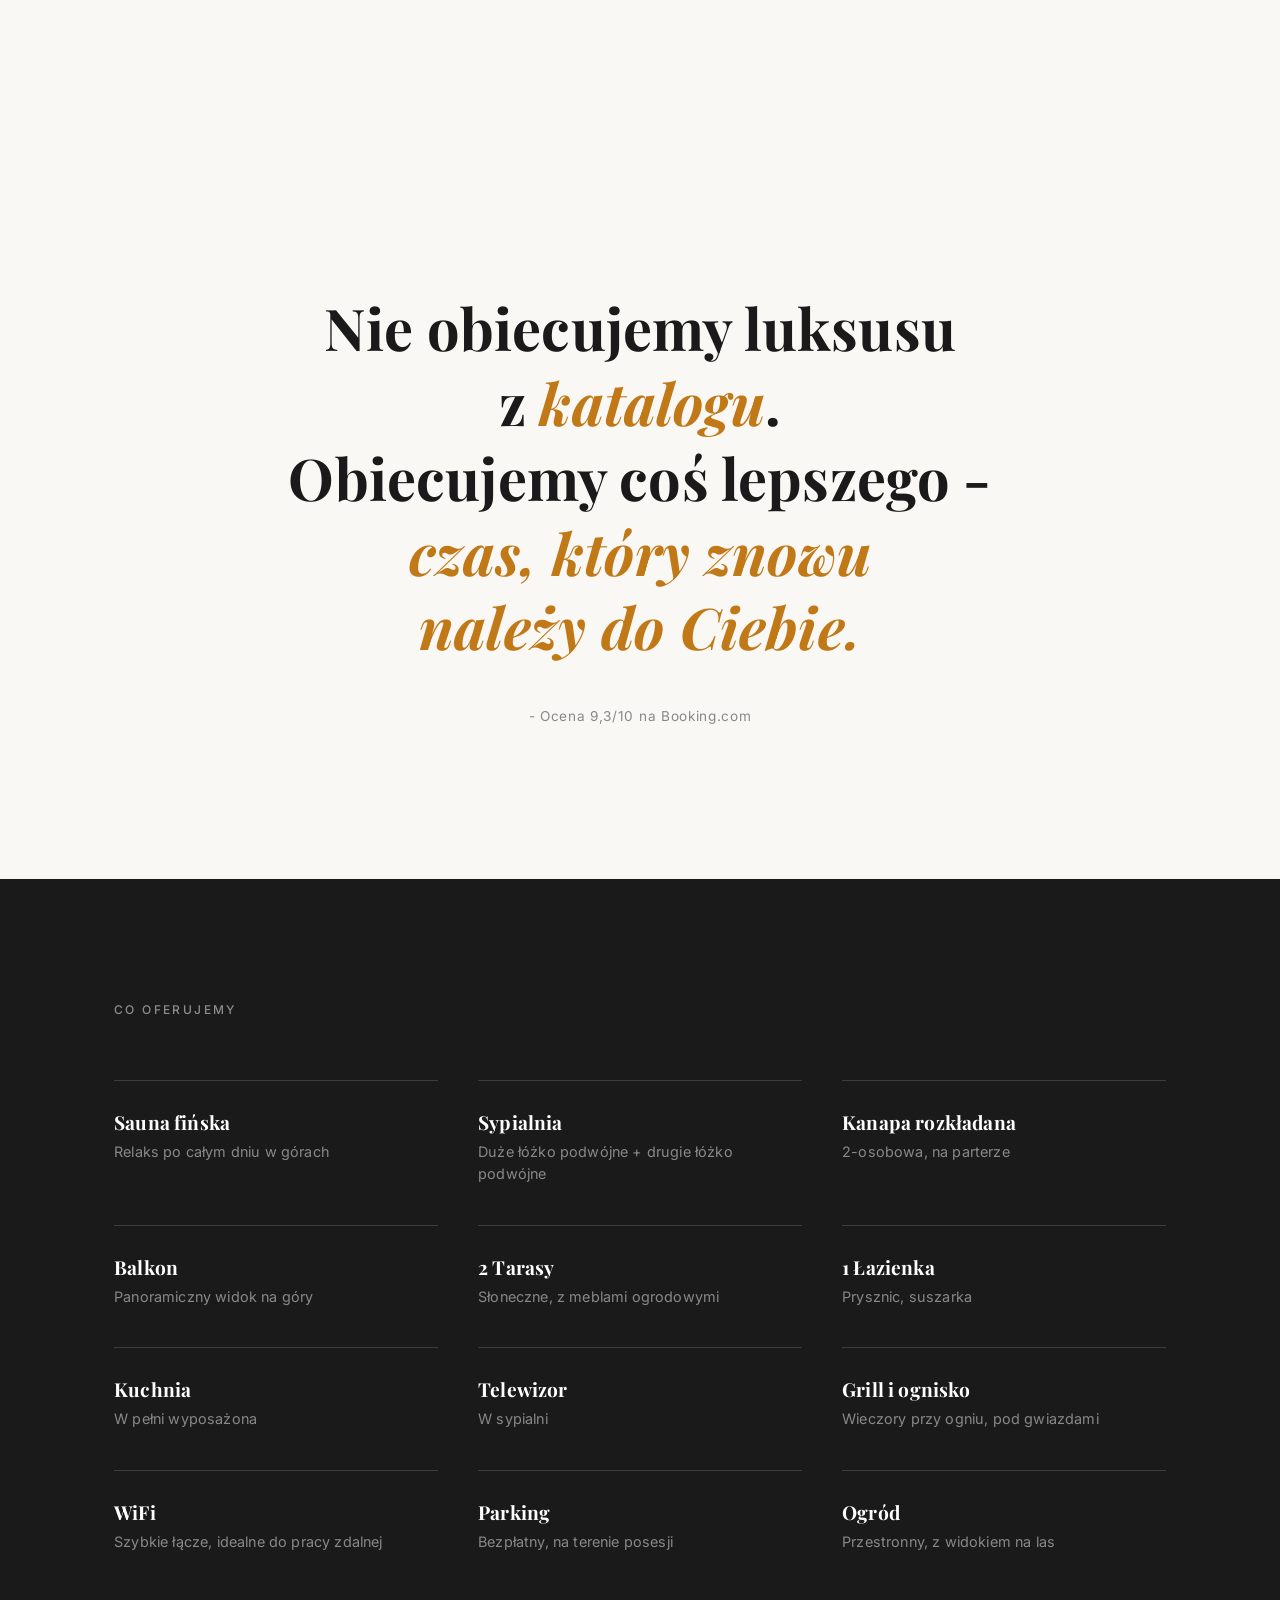
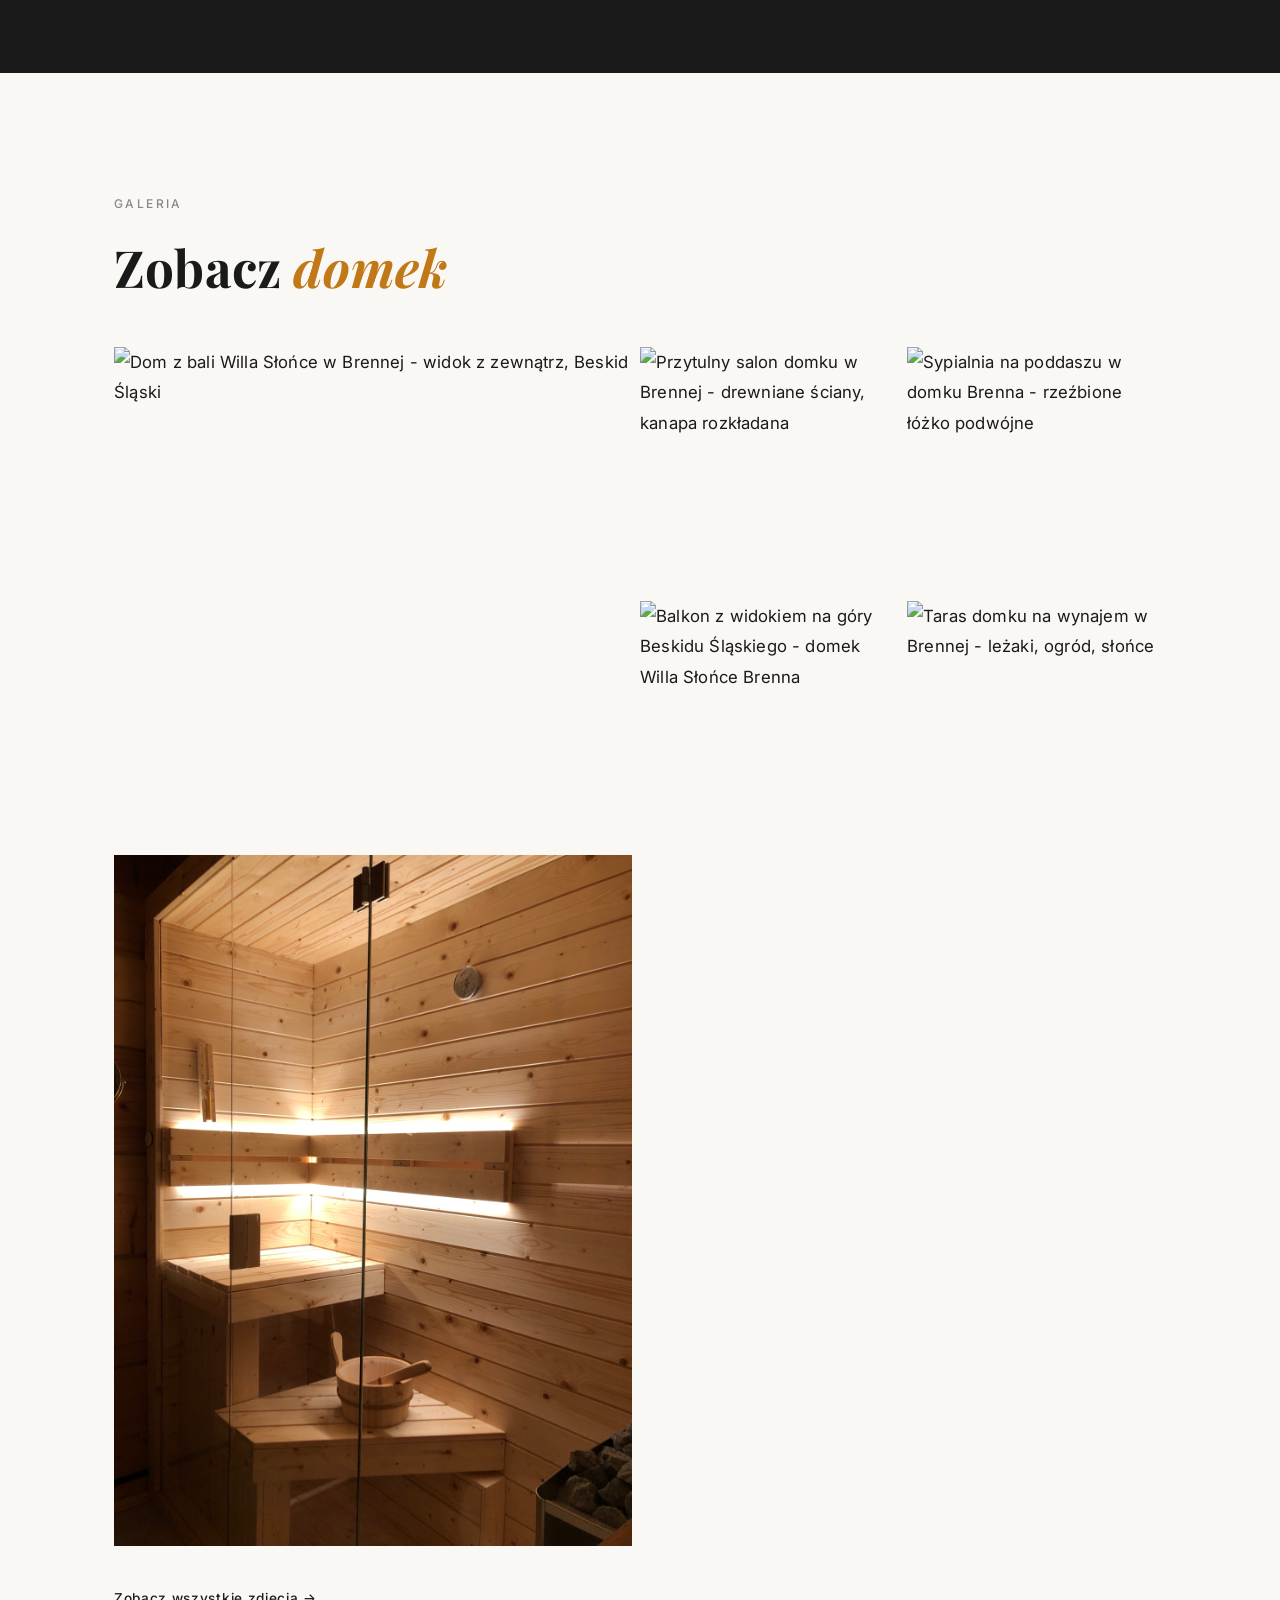
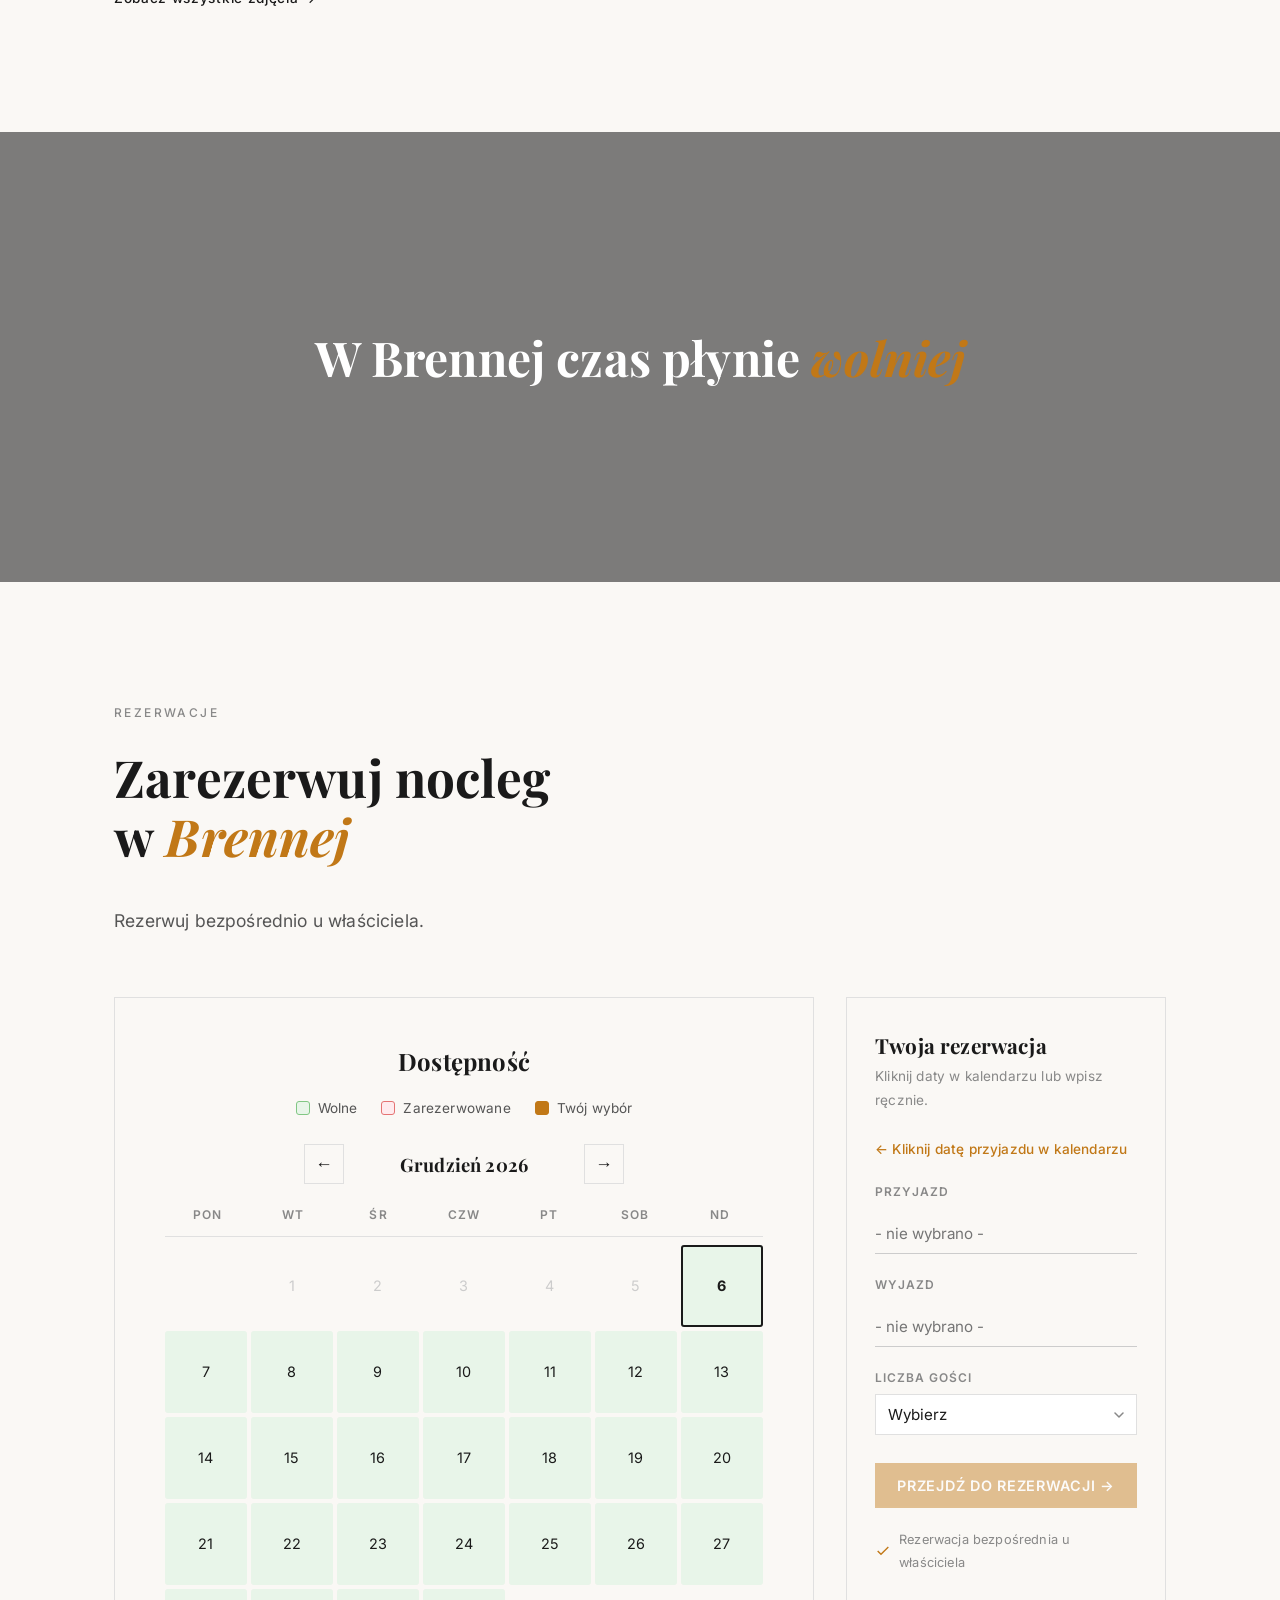
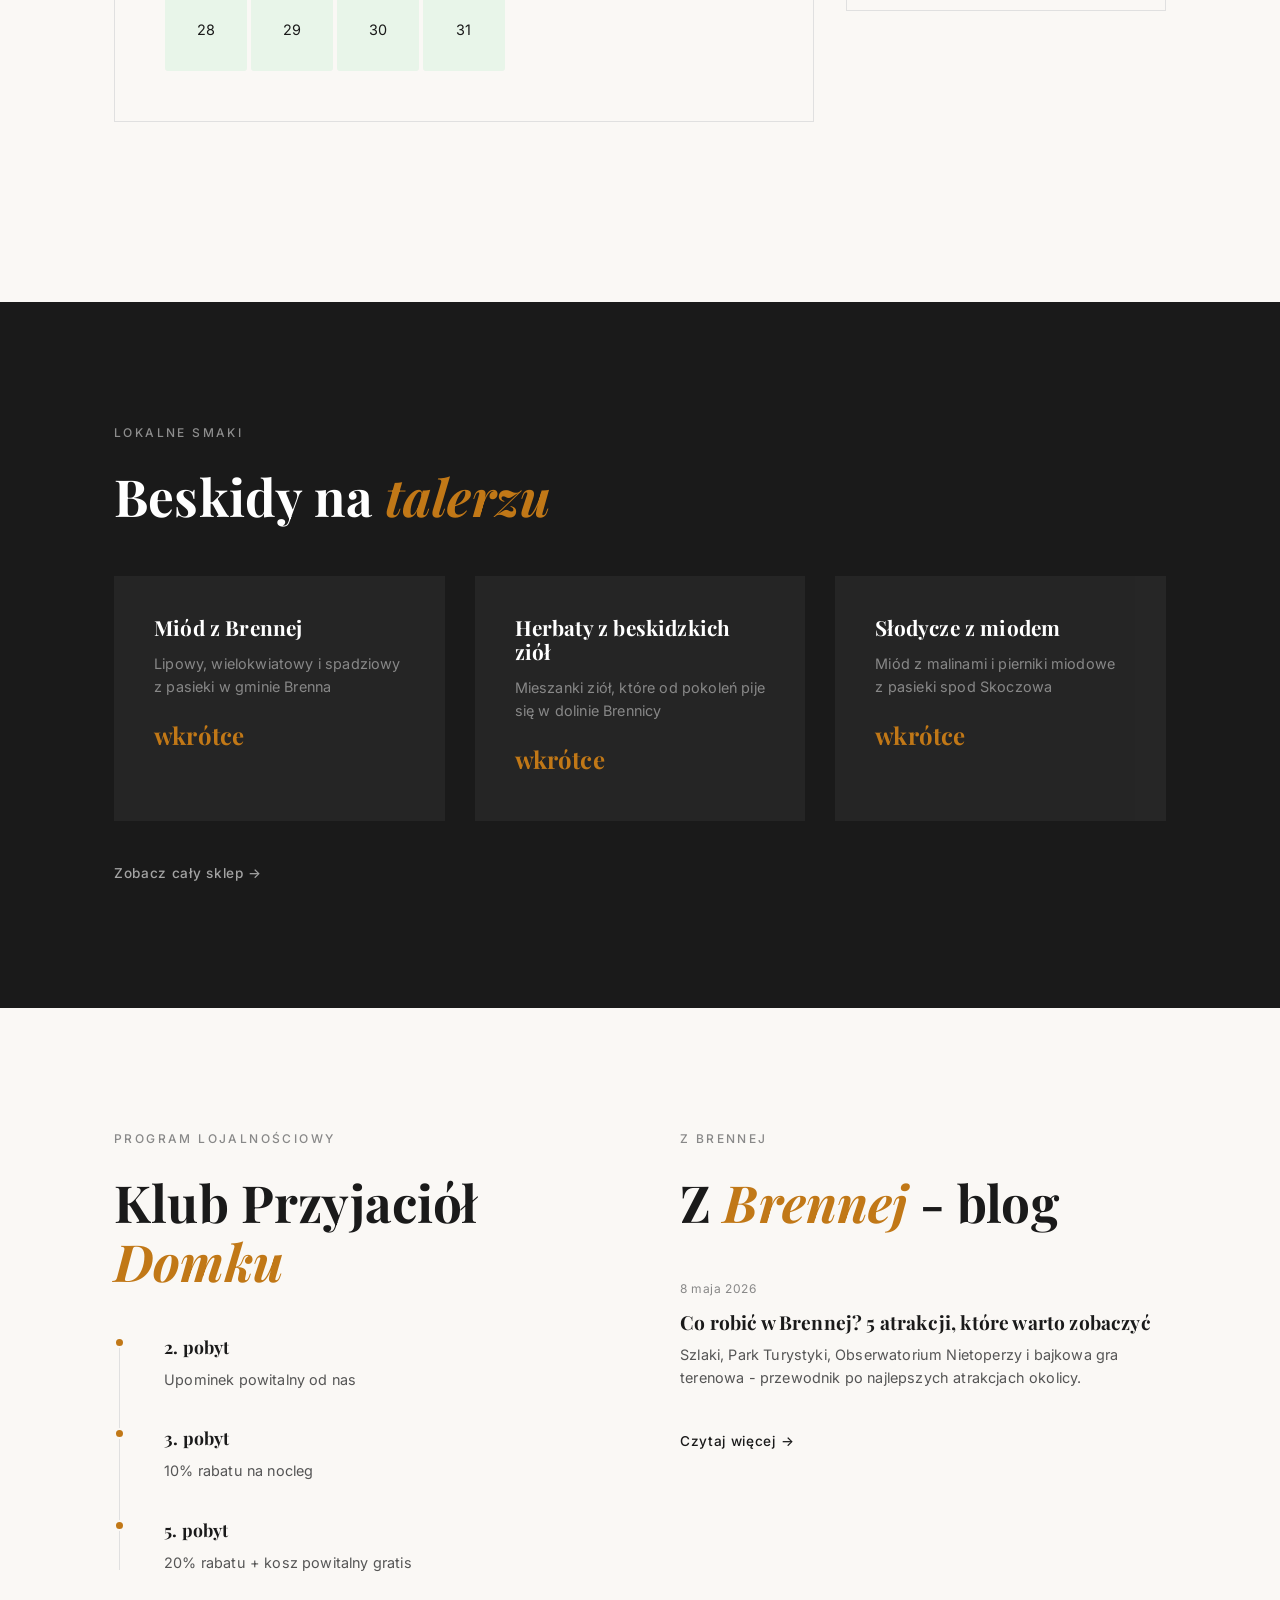
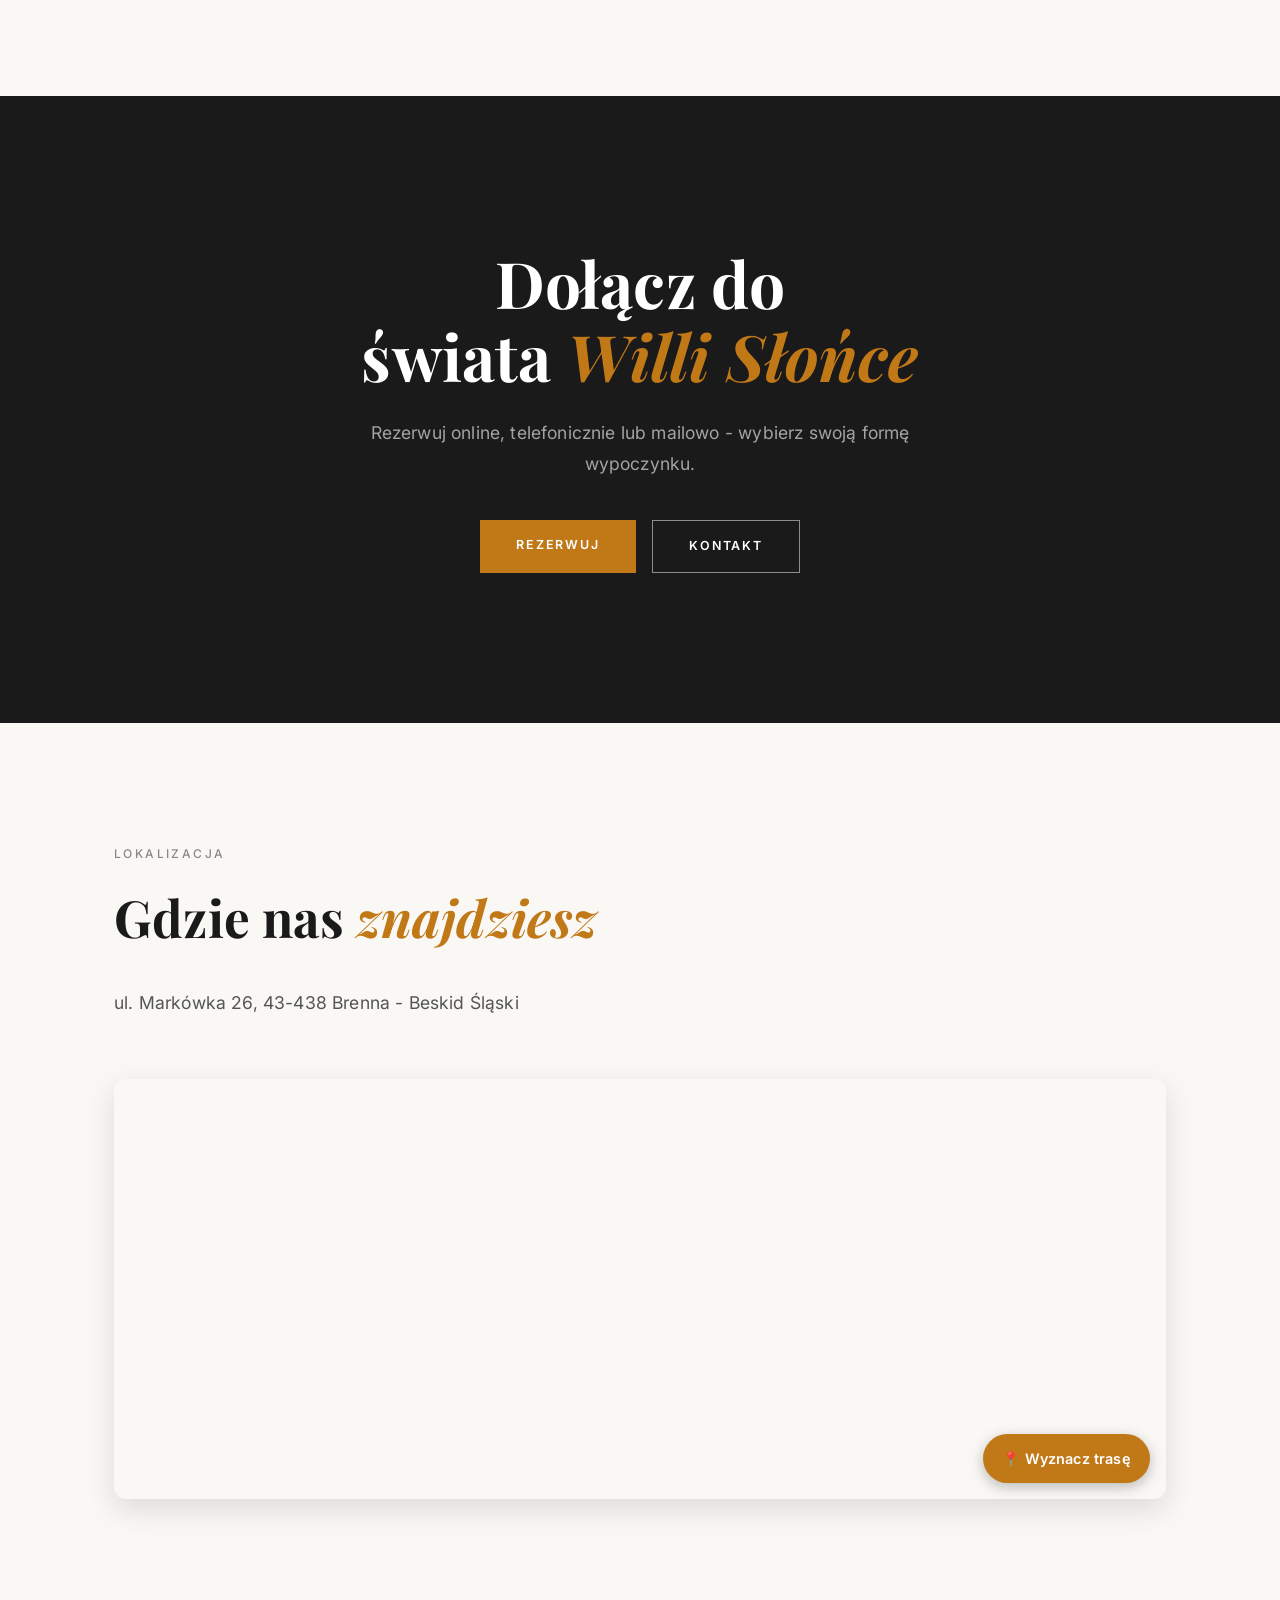
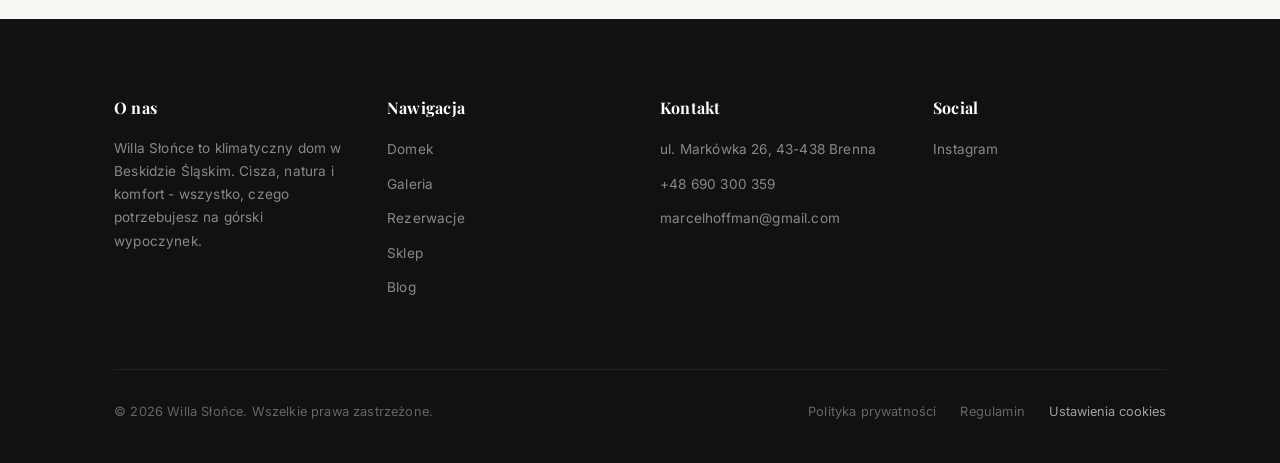
==== commit 52746873: "GA4 ze zgodą, zdarzenia rezerwacji, nowe tytuły i opisy w Google, ramki rezerwacji w artykułach, pol" ====
--- a/index.html
+++ b/index.html
@@ -24,7 +24,7 @@
     <link href="https://fonts.googleapis.com/css2?family=Inter:wght@300;400;500;600&family=Playfair+Display:ital,wght@0,400;0,700;0,900;1,400;1,700&display=swap" rel="stylesheet">
 
     <!-- Stylesheet -->
-    <link rel="stylesheet" href="css/style.css">
+    <link rel="stylesheet" href="css/style.css?v=20261118">
 
     <!-- Schema.org LodgingBusiness -->
     <script type="application/ld+json">
@@ -498,6 +498,6 @@
         </div>
     </footer>
 
-    <script src="js/main.js?v=20260506"></script>
+    <script src="js/main.js?v=20261118"></script>
 </body>
 </html>
--- a/css/style.css
+++ b/css/style.css
@@ -1843,4 +1843,54 @@
     .map-embed iframe {
         height: 320px;
     }
-}+}
+/* ----- ZGODA NA COOKIES ----- */
+.cookie-bar {
+    position: fixed;
+    left: 16px;
+    right: 16px;
+    bottom: 16px;
+    z-index: 2000;
+    max-width: 720px;
+    margin: 0 auto;
+    padding: 16px 20px;
+    background: var(--color-bg-dark);
+    color: var(--color-text-light);
+    border-radius: 8px;
+    box-shadow: 0 8px 30px rgba(0, 0, 0, 0.25);
+    display: flex;
+    flex-wrap: wrap;
+    align-items: center;
+    gap: 12px 20px;
+    font-family: var(--font-sans);
+    font-size: 0.875rem;
+    line-height: 1.5;
+}
+.cookie-bar[hidden] { display: none; }
+.cookie-bar p { flex: 1 1 320px; margin: 0; }
+.cookie-bar a { color: var(--color-accent-light); text-decoration: underline; }
+.cookie-btns { display: flex; gap: 8px; }
+.cookie-btn {
+    padding: 10px 18px;
+    border: 1px solid var(--color-text-light);
+    border-radius: 4px;
+    background: transparent;
+    color: var(--color-text-light);
+    font: inherit;
+    font-weight: 600;
+    cursor: pointer;
+}
+.cookie-btn-tak { background: var(--color-accent); border-color: var(--color-accent); color: var(--color-white); }
+.cookie-btn:focus-visible { outline: 2px solid var(--color-accent-light); outline-offset: 2px; }
+.cookie-ustawienia {
+    background: none;
+    border: 0;
+    padding: 0;
+    font-family: inherit;
+    font-size: 0.8rem;
+    color: #a0a0a0;
+    cursor: pointer;
+    transition: color 0.3s ease;
+}
+.cookie-ustawienia:hover { color: var(--color-white); }
+.cookie-ustawienia:focus-visible { outline: 2px solid var(--color-accent-light); outline-offset: 2px; }
